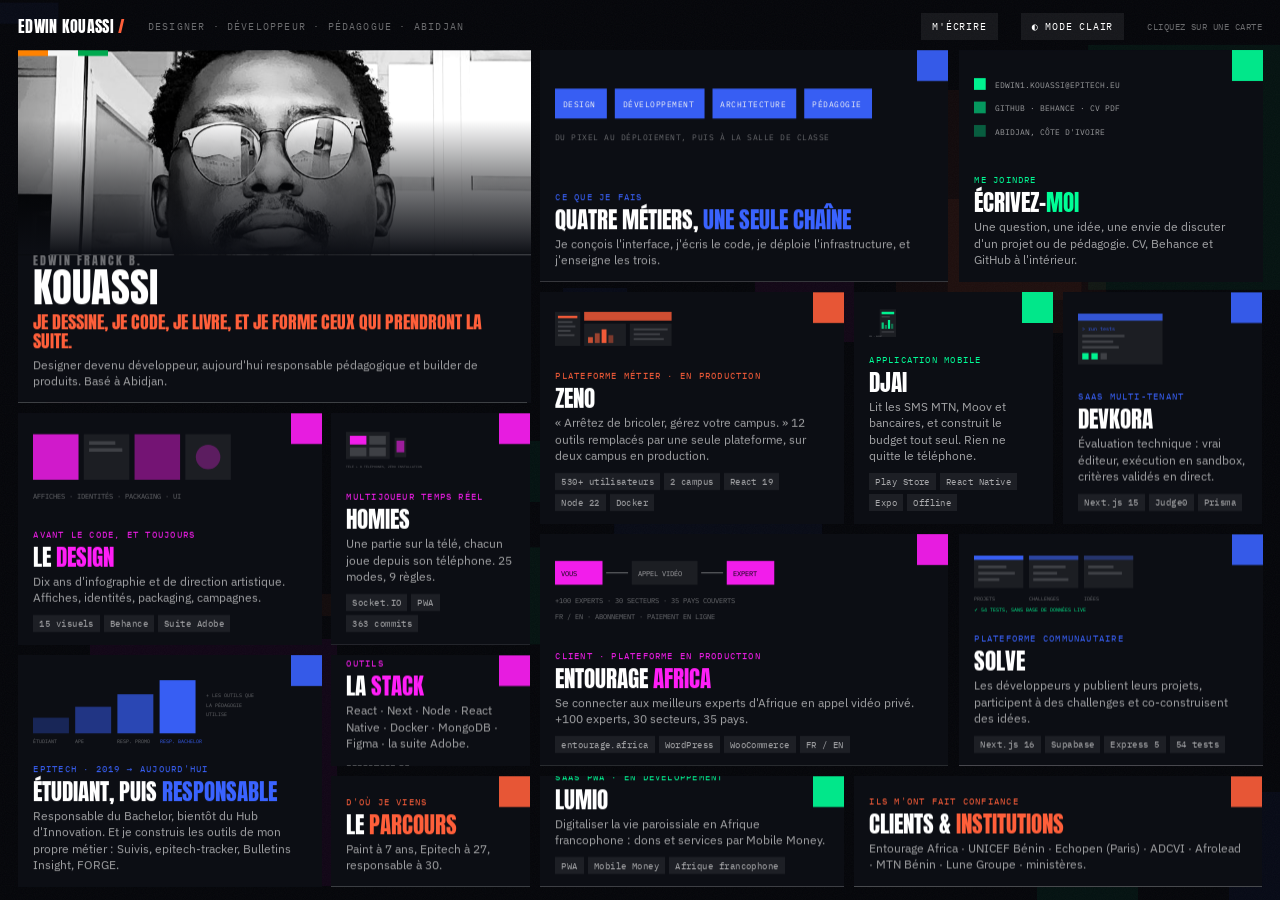
==== index.html @ 4480b0dc "Portfolio: bento une page, 15 cartes, thème clair/sombre, PWA installable Designer, développeur et p" ====
<!DOCTYPE html>
<html lang="fr">
<head>
<meta charset="utf-8">
<meta name="viewport" content="width=device-width,initial-scale=1">
<title>Edwin Kouassi · Designer, développeur, pédagogue</title>
<meta name="description" content="Je dessine, je code, je livre, et je forme ceux qui prendront la suite. Produits web et mobile, plateformes en production, pédagogie. Abidjan.">
<meta name="author" content="Edwin Franck B. Kouassi">
<meta property="og:type" content="website">
<meta property="og:title" content="Edwin Kouassi · Designer, développeur, pédagogue">
<meta property="og:description" content="Je dessine, je code, je livre, et je forme ceux qui prendront la suite. Abidjan.">
<meta property="og:image" content="assets/img/og.jpg">
<meta name="twitter:card" content="summary_large_image">
<link rel="icon" href="data:image/svg+xml,<svg xmlns='http://www.w3.org/2000/svg' viewBox='0 0 100 100'><rect width='100' height='100' fill='%23ff5f3a'/></svg>">
<link rel="manifest" href="manifest.webmanifest">
<meta name="theme-color" content="#05060a">
<meta name="apple-mobile-web-app-capable" content="yes">
<meta name="apple-mobile-web-app-status-bar-style" content="black-translucent">
<meta name="apple-mobile-web-app-title" content="Edwin Kouassi">
<link rel="apple-touch-icon" href="assets/img/icon-180.png">
<link rel="stylesheet" href="assets/css/fonts.css">
<style>
/* ───────────────────────── BASE ───────────────────────── */
*{margin:0;padding:0;box-sizing:border-box;border-radius:0!important;border:0}

/* ─── THÈME SOMBRE (défaut) ─── */
:root{
  --bg:#05060a; --tile:#0c0e14; --tile-hi:#12161f; --page:#0a0c11; --card:#0f1218; --fig:#080a0e;
  --ink:#fff;
  --i85:hsla(0,0%,100%,.90); --i62:hsla(0,0%,100%,.62); --i38:hsla(0,0%,100%,.40);
  --i16:hsla(0,0%,100%,.16); --i08:hsla(0,0%,100%,.07);
  --veil:hsla(225,45%,4%,.82);
  --fade0:hsla(225,33%,3%,0); --fade1:hsla(225,33%,3%,.5);
  --deco-op:.05; --grain-op:.035;
  --c-blue:#3a63ff;    --c-blue-ink:#fff;      --t-blue:#3a63ff;
  --c-green:#00ff97;   --c-green-ink:#05060a;  --t-green:#00ff97;
  --c-orange:#ff5f3a;  --c-orange-ink:#05060a; --t-orange:#ff5f3a;
  --c-magenta:#ff1ef7; --c-magenta-ink:#05060a;--t-magenta:#ff1ef7;
  --gap:10px;
}
/* ─── THÈME CLAIR ─── */
body.light{
  --bg:#e9e9e6; --tile:#fff; --tile-hi:#f7f7f5; --page:#fff; --card:#f2f2ef; --fig:#ececea;
  --ink:#08090d;
  --i85:hsla(228,24%,6%,.88); --i62:hsla(228,24%,6%,.68); --i38:hsla(228,24%,6%,.48);
  --i16:hsla(228,24%,6%,.18); --i08:hsla(228,24%,6%,.08);
  --veil:hsla(225,20%,8%,.46);
  --fade0:hsla(0,0%,100%,0); --fade1:hsla(0,0%,100%,.55);
  --deco-op:.10; --grain-op:0;
  --c-blue:#013afb;    --c-blue-ink:#fff;      --t-blue:#013afb;
  --c-green:#00e08a;   --c-green-ink:#05060a;  --t-green:#008054;
  --c-orange:#ff5f3a;  --c-orange-ink:#fff;    --t-orange:#d3400f;
  --c-magenta:#ff1ef7; --c-magenta-ink:#fff;   --t-magenta:#bd00b6;
}
.a-blue   {--ac:var(--c-blue);   --ac-t:var(--t-blue);   --ac-ink:var(--c-blue-ink)}
.a-green  {--ac:var(--c-green);  --ac-t:var(--t-green);  --ac-ink:var(--c-green-ink)}
.a-orange {--ac:var(--c-orange); --ac-t:var(--t-orange); --ac-ink:var(--c-orange-ink)}
.a-magenta{--ac:var(--c-magenta);--ac-t:var(--t-magenta);--ac-ink:var(--c-magenta-ink)}

html,body{height:100%}
body{background:var(--bg);color:var(--ink);font-family:'IBM Plex Sans',system-ui,sans-serif;overflow:hidden;-webkit-font-smoothing:antialiased}
h1,h2,h3,.anton{font-family:'Anton',sans-serif;font-weight:400;text-transform:uppercase;letter-spacing:.005em;line-height:.94}
.mono{font-family:'IBM Plex Mono',monospace}
a{color:inherit}

#deco{position:fixed;inset:0;z-index:0;pointer-events:none;overflow:hidden}
#deco i{position:absolute;display:block;opacity:var(--deco-op)}
#deco i.d0{background:var(--c-blue)}#deco i.d1{background:var(--c-green)}#deco i.d2{background:var(--c-orange)}#deco i.d3{background:var(--c-magenta)}
#grain{position:fixed;inset:0;z-index:1;pointer-events:none;opacity:var(--grain-op);
  background-image:url("data:image/svg+xml;utf8,<svg xmlns='http://www.w3.org/2000/svg' width='120' height='120'><filter id='n'><feTurbulence type='fractalNoise' baseFrequency='.9' numOctaves='3'/></filter><rect width='120' height='120' filter='url(%23n)'/></svg>")}

/* ───────────────────────── SHELL ───────────────────────── */
#shell{position:relative;z-index:2;height:100%;display:flex;flex-direction:column;padding:clamp(10px,1.4vh,18px) clamp(12px,1.4vw,22px)}
header#top{display:flex;align-items:center;gap:clamp(10px,1.8vw,26px);flex:0 0 auto;padding-bottom:clamp(8px,1.2vh,14px)}
#top .brand{font-family:'Anton',sans-serif;text-transform:uppercase;font-size:clamp(13px,1.8vh,20px);letter-spacing:.02em}
#top .brand b{color:var(--t-orange);font-weight:400}
#top .role{font-family:'IBM Plex Mono',monospace;font-size:clamp(8.5px,1.1vh,11.5px);letter-spacing:.12em;text-transform:uppercase;color:var(--i38)}
#top .sep{flex:1}
#top button,#top a.btn{background:var(--i08);color:var(--ink);font-family:'IBM Plex Mono',monospace;font-size:clamp(8.5px,1.1vh,11.5px);
  letter-spacing:.08em;text-transform:uppercase;padding:7px 11px;cursor:pointer;text-decoration:none;transition:background .2s,color .2s;flex:0 0 auto}
#top button:hover,#top a.btn:hover{background:var(--c-orange);color:var(--c-orange-ink)}
#top .hint{font-family:'IBM Plex Mono',monospace;font-size:clamp(8.5px,1.05vh,11px);color:var(--i38);letter-spacing:.05em;text-transform:uppercase}

#stage{flex:1 1 auto;min-height:0}
.bento{display:grid;grid-template-columns:repeat(12,1fr);grid-template-rows:repeat(7,1fr);gap:var(--gap);height:100%}

/* ───────────────────────── TUILES ───────────────────────── */
.t{position:relative;background:var(--tile);overflow:hidden;cursor:pointer;
  padding:clamp(12px,1.5vh,20px) clamp(13px,1.2vw,22px);
  display:flex;flex-direction:column;justify-content:flex-end;gap:6px;
  transition:background .25s ease;will-change:transform}
.t:hover{background:var(--tile-hi)}
.t::after{content:'';position:absolute;left:0;bottom:0;height:3px;width:100%;background:var(--ac,var(--c-orange));transform:scaleX(0);transform-origin:0 50%;transition:transform .32s cubic-bezier(.2,.8,.2,1)}
.t:hover::after{transform:scaleX(1)}
.t .sq{position:absolute;top:0;right:0;width:clamp(24px,2.4vw,36px);height:clamp(24px,2.4vw,36px);background:var(--ac,var(--c-orange));opacity:.9}
.t .k{font-family:'IBM Plex Mono',monospace;font-size:clamp(8.5px,1.05vh,11px);letter-spacing:.13em;text-transform:uppercase;color:var(--ac-t,var(--t-orange))}
.t .h{font-family:'Anton',sans-serif;text-transform:uppercase;font-size:clamp(15px,2.5vh,30px);line-height:.94}
.t .h u{text-decoration:none;color:var(--ac-t)}
.t .s{font-size:clamp(10.5px,1.35vh,14px);color:var(--i62);line-height:1.35;max-width:54ch}
.t .plus{position:absolute;bottom:clamp(10px,1.3vh,16px);right:clamp(12px,1.1vw,18px);font-family:'IBM Plex Mono',monospace;font-size:11px;color:var(--i38);opacity:0;transition:opacity .25s}
.t:hover .plus{opacity:1}
.t .viz{flex:1 1 auto;min-height:0;display:flex;align-items:center;justify-content:flex-start;
  padding:2px clamp(28px,3vw,44px) clamp(6px,1vh,14px) 0;overflow:hidden;pointer-events:none;opacity:.95}
.t .viz svg{display:block;width:100%;height:100%;max-height:100%;overflow:visible}
.tags{display:flex;flex-wrap:wrap;gap:4px;flex:0 0 auto;margin-top:2px}
.tags b{font-family:'IBM Plex Mono',monospace;font-weight:400;font-size:clamp(8px,1vh,10.5px);letter-spacing:.05em;padding:3px 6px;background:var(--i08);color:var(--i62)}

/* placement */
#t-moi{grid-column:1/6;grid-row:1/4;padding:0}
#t-faire{grid-column:6/10;grid-row:1/3}
#t-contact{grid-column:10/13;grid-row:1/3}
#t-zeno{grid-column:6/9;grid-row:3/5}
#t-djai{grid-column:9/11;grid-row:3/5}
#t-devkora{grid-column:11/13;grid-row:3/5}
#t-design{grid-column:1/4;grid-row:4/6}
#t-homies{grid-column:4/6;grid-row:4/6}
#t-entourage{grid-column:6/10;grid-row:5/7}
#t-solve{grid-column:10/13;grid-row:5/7}
#t-epitech{grid-column:1/4;grid-row:6/8}
#t-stack{grid-column:4/6;grid-row:6/7}
#t-parcours{grid-column:4/6;grid-row:7/8}
#t-lumio{grid-column:6/9;grid-row:7/8}
#t-clients{grid-column:9/13;grid-row:7/8}

/* héro */
.hero{position:relative;height:100%;display:grid;grid-template-rows:1fr auto}
.hero .ph{position:relative;overflow:hidden;min-height:0}
.hero .ph img{width:100%;height:100%;object-fit:cover;object-position:50% 20%;filter:grayscale(1) contrast(1.06);display:block}
.hero .ph::after{content:'';position:absolute;inset:0;background:linear-gradient(180deg,var(--fade0) 34%,var(--fade1) 64%,var(--tile) 100%)}
.hero .ph .flag{position:absolute;top:0;left:0;display:flex;height:clamp(5px,.7vh,8px);width:clamp(56px,7vw,96px)}
.hero .ph .flag span{flex:1}
.hero .id{position:relative;padding:0 clamp(13px,1.2vw,22px) clamp(12px,1.5vh,20px)}
.hero .id .nm{font-family:'Anton',sans-serif;text-transform:uppercase;font-size:clamp(26px,4.6vh,56px);line-height:.86}
.hero .id .nm small{display:block;font-size:.3em;letter-spacing:.16em;color:var(--i38);margin-bottom:.25em}
.hero .id .th{font-family:'Anton',sans-serif;text-transform:uppercase;font-size:clamp(13px,2vh,25px);line-height:1.04;margin-top:.5em;color:var(--t-orange)}
.hero .id .ro{font-size:clamp(10.5px,1.3vh,13.5px);color:var(--i62);margin-top:.5em;line-height:1.4}

/* ───────────────────────── PAGE (POPUP) ───────────────────────── */
#veil{position:fixed;inset:0;z-index:40;background:var(--veil);backdrop-filter:blur(6px);opacity:0;visibility:hidden}
#veil.on{visibility:visible}
.page{position:fixed;z-index:50;left:50%;top:50%;
  width:min(1720px,95vw);height:93vh;
  margin-left:max(-860px,-47.5vw);margin-top:-46.5vh;
  background:var(--page);visibility:hidden;overflow:hidden;
  display:grid;grid-template-rows:auto 1fr}
.page.on{visibility:visible}
.page > .ph{position:relative;padding:clamp(18px,3vh,38px) clamp(20px,3vw,54px) clamp(12px,1.8vh,22px);display:flex;align-items:flex-end;gap:clamp(16px,2vw,34px)}
.page .pk{font-family:'IBM Plex Mono',monospace;font-size:clamp(9.5px,1.2vh,12.5px);letter-spacing:.16em;text-transform:uppercase;color:var(--ac-t);margin-bottom:.55em}
.page h2{font-size:clamp(26px,6vh,74px)}
.page h2 u{text-decoration:none;color:var(--ac-t)}
.page .ph .sep{flex:1}
.xbtn{flex:0 0 auto;background:var(--i08);color:var(--ink);width:clamp(38px,4.6vh,52px);height:clamp(38px,4.6vh,52px);font-size:clamp(16px,2.2vh,22px);cursor:pointer;font-family:'IBM Plex Mono',monospace;transition:background .2s,color .2s;align-self:flex-start}
.xbtn:hover{background:var(--ac);color:var(--ac-ink)}
.page > .bd{overflow-y:auto;overflow-x:hidden;padding:0 clamp(20px,3vw,54px) clamp(52px,7vh,84px);scrollbar-width:thin;scrollbar-color:var(--i16) transparent}
.page > .bd::-webkit-scrollbar{width:8px}
.page > .bd::-webkit-scrollbar-thumb{background:var(--i16)}

.lead{font-size:clamp(15px,2.2vh,25px);line-height:1.42;font-weight:300;color:var(--i85);max-width:46ch}
.lead em{font-style:normal;color:var(--ac-t)}
.split{display:grid;grid-template-columns:1.05fr .95fr;gap:clamp(20px,3vw,48px);align-items:start;margin-bottom:clamp(16px,2.4vh,32px)}
.split.wide{grid-template-columns:1.35fr .65fr}
.shot{background:var(--fig);padding:clamp(10px,1.6vh,20px);display:flex;align-items:center;justify-content:center}
.shot img{max-width:100%;max-height:clamp(200px,40vh,460px);width:auto;display:block}
.shot.tall img{max-height:clamp(240px,52vh,620px)}
.gal{display:grid;grid-template-columns:repeat(5,1fr);gap:var(--gap)}
.gal figure{background:var(--card);overflow:hidden;position:relative}
.gal img{width:100%;height:100%;aspect-ratio:1/1;object-fit:cover;display:block;transition:transform .5s cubic-bezier(.2,.8,.2,1)}
.gal figure:hover img{transform:scale(1.05)}
.gal figcaption{position:absolute;left:0;right:0;bottom:0;padding:8px 10px;background:linear-gradient(180deg,transparent,rgba(8,9,13,.88));
  font-family:'IBM Plex Mono',monospace;font-size:clamp(8px,1.05vh,11px);letter-spacing:.05em;text-transform:uppercase;color:#fff;line-height:1.3}
@media (max-width:1180px){.gal{grid-template-columns:repeat(3,1fr)}}
@media (max-width:640px){.gal{grid-template-columns:repeat(2,1fr)}}

.blocks{display:grid;grid-template-columns:repeat(auto-fit,minmax(260px,1fr));gap:var(--gap)}
.blocks.c4{grid-template-columns:repeat(4,1fr)}
.blk{background:var(--card);padding:clamp(13px,1.9vh,22px)}
.blk .ico{display:block;width:clamp(20px,2.4vh,28px);height:clamp(20px,2.4vh,28px);color:var(--ac-t);margin-bottom:.6em}
.blk .ico svg{width:100%;height:100%;fill:none;stroke:currentColor;stroke-width:1.7;stroke-linecap:round;stroke-linejoin:round}
.blk h4{font-family:'Anton',sans-serif;font-weight:400;text-transform:uppercase;font-size:clamp(12.5px,1.75vh,18px);margin-bottom:.5em;line-height:1.05}
.blk h4 u{text-decoration:none;color:var(--ac-t);margin-right:.4em}
.blk p{font-size:clamp(11.5px,1.45vh,15px);line-height:1.5;color:var(--i62)}
.blk p + p{margin-top:.6em}
.blk strong{color:var(--ink);font-weight:600}
.blk code{font-family:'IBM Plex Mono',monospace;font-size:.9em;background:var(--i08);padding:1px 5px;color:var(--ac-t)}
.blk ul{list-style:none;margin-top:.4em}
.blk li{font-size:clamp(11.5px,1.45vh,15px);line-height:1.6;color:var(--i62);padding-left:1em;position:relative}
.blk li::before{content:'·';position:absolute;left:0;color:var(--ac-t)}

.kpis{display:grid;grid-template-columns:repeat(auto-fit,minmax(150px,1fr));gap:var(--gap);margin-bottom:clamp(14px,2vh,26px)}
.kpi{background:var(--card);padding:clamp(12px,1.8vh,22px)}
.kpi b{display:block;font-family:'Anton',sans-serif;font-weight:400;font-size:clamp(24px,4.2vh,52px);line-height:.86;color:var(--ac-t)}
.kpi span{display:block;font-family:'IBM Plex Mono',monospace;font-size:clamp(9px,1.15vh,12px);letter-spacing:.08em;text-transform:uppercase;color:var(--i38);margin-top:.6em;line-height:1.35}

.stackrow{display:grid;grid-template-columns:clamp(90px,10vw,150px) 1fr;gap:clamp(12px,1.6vw,26px);padding:clamp(9px,1.3vh,15px) 0;align-items:baseline;
  background:linear-gradient(90deg,var(--i08) 0 100%);background-size:100% 1px;background-repeat:no-repeat;background-position:0 100%}
.stackrow .lb{font-family:'IBM Plex Mono',monospace;font-size:clamp(9.5px,1.2vh,12.5px);letter-spacing:.1em;text-transform:uppercase;color:var(--ac-t)}
.stackrow .vv{font-size:clamp(11.5px,1.5vh,16px);line-height:1.55;color:var(--i62)}
.stackrow .vv b{color:var(--ink);font-weight:600}

.tl{display:flex;flex-direction:column}
.tl .r{display:grid;grid-template-columns:clamp(88px,10vw,150px) 1fr;gap:clamp(12px,1.6vw,26px);padding:clamp(9px,1.3vh,16px) 0;align-items:baseline;
  background:linear-gradient(90deg,var(--i08) 0 100%);background-size:100% 1px;background-repeat:no-repeat;background-position:0 100%}
.tl .r .y{font-family:'IBM Plex Mono',monospace;font-size:clamp(10px,1.3vh,13.5px);color:var(--ac-t)}
.tl .r .c b{display:block;font-size:clamp(12.5px,1.6vh,16.5px);font-weight:600;margin-bottom:.2em}
.tl .r .c span{display:block;font-size:clamp(11px,1.4vh,14.5px);color:var(--i62);line-height:1.45}

.punch{background:var(--ac);color:var(--ac-ink);padding:clamp(16px,2.4vh,30px) clamp(18px,2.4vw,36px);margin-top:clamp(14px,2vh,26px)}
.punch p{font-family:'Anton',sans-serif;text-transform:uppercase;font-size:clamp(14px,2.3vh,30px);line-height:1.06;max-width:48ch}
.punch small{display:block;font-family:'IBM Plex Mono',monospace;font-size:clamp(9px,1.15vh,12px);letter-spacing:.1em;text-transform:uppercase;opacity:.62;margin-top:.7em}
.sect{font-family:'IBM Plex Mono',monospace;font-size:clamp(9.5px,1.2vh,12.5px);letter-spacing:.16em;text-transform:uppercase;color:var(--i38);margin:clamp(16px,2.4vh,32px) 0 clamp(9px,1.3vh,14px)}
.sect::after{content:'';display:inline-block;width:clamp(20px,4vw,80px);height:1px;background:var(--i16);vertical-align:middle;margin-left:12px}
.cap{font-family:'IBM Plex Mono',monospace;font-size:clamp(9px,1.15vh,12px);color:var(--i38);margin-top:.9em;line-height:1.5}
.lnk{display:inline-flex;align-items:center;gap:8px;font-family:'IBM Plex Mono',monospace;font-size:clamp(10px,1.3vh,13px);
  letter-spacing:.06em;text-transform:uppercase;background:var(--ac);color:var(--ac-ink);padding:9px 14px;text-decoration:none;margin:.4em .4em 0 0;transition:opacity .2s}
.lnk:hover{opacity:.82}
.lnk.gh{background:var(--i08);color:var(--ink)}

#pgbar{position:fixed;z-index:55;display:flex;align-items:center;gap:10px;visibility:hidden;opacity:0;
  top:calc(3.5vh + clamp(18px,3vh,38px));
  right:calc((100vw - min(1720px,95vw))/2 + clamp(20px,3vw,54px) + clamp(38px,4.6vh,52px) + 12px);
  height:clamp(38px,4.6vh,52px);background:var(--i08);padding:0 10px}
#pgbar button{background:var(--i16);color:var(--ink);font-family:'IBM Plex Mono',monospace;font-size:12px;padding:7px 12px;cursor:pointer;transition:background .2s}
#pgbar button:hover{background:var(--ink);color:var(--bg)}
#pgbar span{font-family:'IBM Plex Mono',monospace;font-size:11px;letter-spacing:.12em;color:var(--i38);text-transform:uppercase}

/* ───────── responsive ───────── */
@media (max-width:1180px), (max-height:600px){
  body{overflow:auto}
  #shell{height:auto;min-height:100%}
  .bento{grid-template-columns:repeat(6,1fr);grid-template-rows:none;grid-auto-rows:minmax(150px,auto)}
  .t{grid-column:auto/span 3!important;grid-row:auto!important}
  #t-moi,#t-epitech,#t-clients,#t-faire,#t-entourage,#t-design{grid-column:auto/span 6!important}
  #t-moi .hero{min-height:440px}
  .t .viz{max-height:120px}
  .split,.split.wide{grid-template-columns:1fr}
  .blocks.c4{grid-template-columns:repeat(auto-fit,minmax(260px,1fr))}
  .page{width:100vw;height:100vh;margin:0;left:0;top:0}
  #pgbar{top:clamp(18px,3vh,38px);right:calc(clamp(20px,3vw,54px) + clamp(38px,4.6vh,52px) + 12px)}
}
#tabbar{display:none}
#instbtn{display:none}

@media (max-width:820px){
  #top{position:fixed;top:0;left:0;right:0;z-index:60;background:var(--bg);gap:8px;
    padding:10px clamp(12px,4vw,18px);height:56px;flex-wrap:nowrap;box-shadow:0 1px 0 var(--i08)}
  #top .brand{font-size:16px;white-space:nowrap}
  #top .role{display:none}
  #top a.btn{padding:6px 9px;font-size:10px}
  #shell{padding:0;height:auto}
  #stage{padding:64px clamp(10px,3vw,16px) 84px}
  .bento{gap:8px}
  #tabbar{display:flex;position:fixed;left:0;right:0;bottom:0;z-index:60;
    background:var(--bg);box-shadow:0 -1px 0 var(--i08);
    padding:6px 4px calc(6px + env(safe-area-inset-bottom,0px))}
  #tabbar button{position:relative;flex:1;background:none;color:var(--i38);display:flex;flex-direction:column;
    align-items:center;gap:3px;padding:6px 2px;cursor:pointer;transition:color .2s}
  #tabbar button svg{width:21px;height:21px;fill:none;stroke:currentColor;stroke-width:1.7;stroke-linecap:round;stroke-linejoin:round}
  #tabbar button span{font-family:'IBM Plex Mono',monospace;font-size:9px;letter-spacing:.04em;text-transform:uppercase}
  #tabbar button.on{color:var(--c-orange)}
  #tabbar button.on::before{content:'';position:absolute;top:0;width:26px;height:2px;background:var(--c-orange)}
  .t{display:none}
  .t.tab-on{display:flex}
  #instbtn{display:inline-block;background:var(--c-green);color:var(--c-green-ink);
    font-family:'IBM Plex Mono',monospace;font-size:10px;letter-spacing:.06em;text-transform:uppercase;
    padding:6px 9px;cursor:pointer;flex:0 0 auto}
  .page{padding-bottom:env(safe-area-inset-bottom,0px)}
}
@media (max-width:820px){
  .bento{grid-template-columns:1fr;grid-auto-rows:auto;gap:8px}
  .t,#t-moi,#t-faire,#t-contact,#t-zeno,#t-djai,#t-devkora,#t-lumio,#t-homies,#t-solve,#t-entourage,#t-design,#t-epitech,#t-clients,#t-stack,#t-parcours{grid-column:auto!important;grid-row:auto!important}
  .t{min-height:168px;padding:16px 16px 18px}
  #t-moi{padding:0;min-height:auto}
  #t-moi .hero{min-height:auto}
  #t-moi .hero .ph{min-height:340px}
  .t .viz{max-height:88px;padding-right:44px}
  .t .k{font-size:10px}.t .h{font-size:25px}.t .s{font-size:14px}.t .plus{display:none}
  .hero .id{padding:0 16px 18px}
  .hero .id .nm{font-size:42px}
  #top .hint{display:none}
  #top a.btn{display:none}
  #tbtn{padding:6px 9px;font-size:10px}
  .page > .ph{padding:20px 18px 12px}
  .page h2{font-size:30px}
  .page > .bd{padding:0 18px 76px}
  .lead{font-size:17px;max-width:none}
  .blk h4{font-size:16px}.blk p,.blk li{font-size:14px}
  .kpi b{font-size:32px}.punch p{font-size:19px}
  .tl .r,.stackrow{grid-template-columns:1fr;gap:2px}
  #pgbar{top:20px;right:70px;height:40px}
}
</style>
</head>
<body>
<script>/* thème avant le premier rendu */(function(){
  var q=/[?&]theme=(light|dark)/.exec(location.search), sv=null;
  try{ sv=localStorage.getItem('edwin-theme'); }catch(e){}
  if ((q ? q[1] : (sv || 'dark')) === 'light') document.body.classList.add('light');
})();</script>


<svg id="icons" width="0" height="0" style="position:absolute" aria-hidden="true"><defs>
<symbol id="i-shield" viewBox="0 0 24 24"><path d="M12 2 4 5v6c0 5 3.5 8.5 8 10 4.5-1.5 8-5 8-10V5l-8-3z"/><path d="M9 12l2 2 4-4"/></symbol>
<symbol id="i-check" viewBox="0 0 24 24"><circle cx="12" cy="12" r="9"/><path d="M8 12.5l2.5 2.5L16 9"/></symbol>
<symbol id="i-box" viewBox="0 0 24 24"><path d="M3 7l9-4 9 4v10l-9 4-9-4z"/><path d="M3 7l9 4 9-4M12 11v10"/></symbol>
<symbol id="i-db" viewBox="0 0 24 24"><ellipse cx="12" cy="6" rx="8" ry="3"/><path d="M4 6v6c0 1.7 3.6 3 8 3s8-1.3 8-3V6M4 12v6c0 1.7 3.6 3 8 3s8-1.3 8-3v-6"/></symbol>
<symbol id="i-doc" viewBox="0 0 24 24"><path d="M14 3H6v18h12V7z"/><path d="M14 3v4h4M9 12h6M9 16h6"/></symbol>
<symbol id="i-phone" viewBox="0 0 24 24"><rect x="6" y="2" width="12" height="20"/><path d="M10 18h4"/></symbol>
<symbol id="i-video" viewBox="0 0 24 24"><rect x="2" y="6" width="13" height="12"/><path d="M15 11l7-4v10l-7-4z"/></symbol>
<symbol id="i-coin" viewBox="0 0 24 24"><circle cx="12" cy="12" r="9"/><path d="M12 7v10M14.5 9.5c0-1-1-1.5-2.5-1.5S9.5 8.5 9.5 9.7c0 2.6 5 1.6 5 4.3 0 1.2-1 1.9-2.5 1.9s-2.5-.6-2.5-1.6"/></symbol>
<symbol id="i-globe" viewBox="0 0 24 24"><circle cx="12" cy="12" r="9"/><path d="M3 12h18M12 3c2.5 2.7 3.8 5.7 3.8 9S14.5 18.3 12 21c-2.5-2.7-3.8-5.7-3.8-9S9.5 5.7 12 3z"/></symbol>
<symbol id="i-users" viewBox="0 0 24 24"><circle cx="9" cy="8" r="3.2"/><path d="M2.5 20c0-3.6 2.9-5.5 6.5-5.5s6.5 1.9 6.5 5.5"/><path d="M16.5 5.5a3.2 3.2 0 010 6M18 14.8c2.1.6 3.5 2.2 3.5 5.2"/></symbol>
<symbol id="i-palette" viewBox="0 0 24 24"><path d="M12 3a9 9 0 000 18c1.4 0 2-1 2-2s-1-1.5-1-2.5 1-1.5 2-1.5h1.5A3.5 3.5 0 0021 11.5C21 6.8 16.9 3 12 3z"/><circle cx="7.5" cy="11" r="1.1"/><circle cx="11" cy="7.5" r="1.1"/><circle cx="15.5" cy="9" r="1.1"/></symbol>
<symbol id="i-teach" viewBox="0 0 24 24"><path d="M2 7l10-4 10 4-10 4z"/><path d="M6 10v5c0 1.7 2.7 3 6 3s6-1.3 6-3v-5M21 8v6"/></symbol>
<symbol id="i-offline" viewBox="0 0 24 24"><path d="M6.5 18a4.5 4.5 0 01-.5-9 6 6 0 0111.2-1.6"/><path d="M20 12.5a4 4 0 01-2 7.5H9"/><path d="M3 3l18 18"/></symbol>
<symbol id="i-bolt" viewBox="0 0 24 24"><path d="M13 2 4 14h6l-1 8 9-12h-6z"/></symbol>
<symbol id="i-code" viewBox="0 0 24 24"><path d="M9 7l-5 5 5 5M15 7l5 5-5 5"/></symbol>
<symbol id="i-msg" viewBox="0 0 24 24"><path d="M21 15a3 3 0 01-3 3H8l-5 3V6a3 3 0 013-3h12a3 3 0 013 3z"/></symbol>
<symbol id="i-target" viewBox="0 0 24 24"><circle cx="12" cy="12" r="9"/><circle cx="12" cy="12" r="5"/><circle cx="12" cy="12" r="1.3"/></symbol>
<symbol id="i-clock" viewBox="0 0 24 24"><circle cx="12" cy="12" r="9"/><path d="M12 7v5.5l3.5 2"/></symbol>
</defs></svg>

<div id="deco"></div>
<div id="grain"></div>

<div id="shell">
  <header id="top">
    <div class="brand">Edwin Kouassi <b>/</b></div>
    <div class="role">Designer · Développeur · Pédagogue · Abidjan</div>
    <div class="sep"></div>
    <a class="btn" href="mailto:edwin1.kouassi@epitech.eu">M'écrire</a>
    <button id="instbtn" type="button" title="Installer">&#8595; Installer</button>
    <button id="tbtn" type="button" title="Clair / sombre (touche L)">◐ Mode clair</button>
    <div class="hint">Cliquez sur une carte</div>
  </header>

  <div id="stage">
    <div class="bento">

      <!-- MOI -->
      <article class="t a-orange" id="t-moi" data-page="moi" data-grp="accueil">
        <div class="hero">
          <div class="ph">
            <img src="assets/img/edwin.jpg" alt="Edwin Franck B. Kouassi">
            <div class="flag"><span style="background:#ff8200"></span><span style="background:#f4f4f4"></span><span style="background:#00a94f"></span></div>
          </div>
          <div class="id">
            <div class="nm"><small>Edwin Franck B.</small>Kouassi</div>
            <div class="th">Je dessine, je code, je livre, et je forme ceux qui prendront la suite.</div>
            <div class="ro">Designer devenu développeur, aujourd'hui responsable pédagogique et builder de produits. Basé à Abidjan.</div>
          </div>
        </div>
        <span class="plus mono">→ qui je suis</span>
      </article>

      <!-- CE QUE JE FAIS -->
      <article class="t a-blue" id="t-faire" data-page="faire" data-grp="accueil">
        <span class="sq"></span>
        <div class="viz">
          <svg viewBox="0 0 340 84" preserveAspectRatio="xMinYMid meet" aria-hidden="true">
            <g font-family="IBM Plex Mono" font-size="8.5" letter-spacing=".5">
              <rect x="0" y="10" width="52" height="30" fill="var(--c-blue)"/><text x="8" y="29" fill="var(--c-blue-ink)">DESIGN</text>
              <rect x="60" y="10" width="90" height="30" fill="var(--c-blue)"/><text x="68" y="29" fill="var(--c-blue-ink)">DÉVELOPPEMENT</text>
              <rect x="158" y="10" width="84" height="30" fill="var(--c-blue)"/><text x="166" y="29" fill="var(--c-blue-ink)">ARCHITECTURE</text>
              <rect x="250" y="10" width="68" height="30" fill="var(--c-blue)"/><text x="258" y="29" fill="var(--c-blue-ink)">PÉDAGOGIE</text>
              <text x="0" y="62" fill="var(--i38)">DU PIXEL AU DÉPLOIEMENT, PUIS À LA SALLE DE CLASSE</text>
            </g>
          </svg>
        </div>
        <div class="k">Ce que je fais</div>
        <div class="h">Quatre métiers, <u>une seule chaîne</u></div>
        <div class="s">Je conçois l'interface, j'écris le code, je déploie l'infrastructure, et j'enseigne les trois.</div>
        <span class="plus mono">→ ouvrir</span>
      </article>

      <!-- CONTACT -->
      <article class="t a-green" id="t-contact" data-page="contact" data-grp="contact">
        <span class="sq"></span>
        <div class="viz">
          <svg viewBox="0 0 240 90" preserveAspectRatio="xMinYMid meet" aria-hidden="true">
            <g font-family="IBM Plex Mono" font-size="8.5" fill="var(--i62)">
              <rect x="0" y="10" width="12" height="12" fill="var(--c-green)"/><text x="22" y="20">EDWIN1.KOUASSI@EPITECH.EU</text>
              <rect x="0" y="34" width="12" height="12" fill="var(--c-green)" opacity=".6"/><text x="22" y="44">GITHUB · BEHANCE · CV PDF</text>
              <rect x="0" y="58" width="12" height="12" fill="var(--c-green)" opacity=".35"/><text x="22" y="68">ABIDJAN, CÔTE D'IVOIRE</text>
            </g>
          </svg>
        </div>
        <div class="k">Me joindre</div>
        <div class="h">Écrivez-<u>moi</u></div>
        <div class="s">Une question, une idée, une envie de discuter d'un projet ou de pédagogie. CV, Behance et GitHub à l'intérieur.</div>
        <span class="plus mono">→ ouvrir</span>
      </article>

      <!-- ZENO -->
      <article class="t a-orange" id="t-zeno" data-page="zeno" data-grp="projets">
        <span class="sq"></span>
        <div class="viz">
          <svg viewBox="0 0 240 96" preserveAspectRatio="xMinYMid meet" aria-hidden="true">
            <rect x="0" y="8" width="52" height="70" fill="var(--i08)"/>
            <rect x="6" y="16" width="40" height="5" fill="var(--c-orange)"/>
            <rect x="6" y="27" width="30" height="4" fill="var(--i16)"/><rect x="6" y="36" width="36" height="4" fill="var(--i16)"/>
            <rect x="6" y="45" width="26" height="4" fill="var(--i16)"/><rect x="6" y="54" width="34" height="4" fill="var(--i16)"/>
            <rect x="60" y="8" width="180" height="18" fill="var(--c-orange)" opacity=".85"/>
            <rect x="60" y="32" width="86" height="46" fill="var(--i08)"/><rect x="154" y="32" width="86" height="46" fill="var(--i08)"/>
            <rect x="68" y="60" width="10" height="12" fill="var(--c-orange)" opacity=".8"/><rect x="82" y="52" width="10" height="20" fill="var(--c-orange)" opacity=".6"/>
            <rect x="96" y="44" width="10" height="28" fill="var(--c-orange)"/><rect x="110" y="56" width="10" height="16" fill="var(--c-orange)" opacity=".45"/>
            <rect x="162" y="42" width="70" height="4" fill="var(--i16)"/><rect x="162" y="52" width="54" height="4" fill="var(--i16)"/><rect x="162" y="62" width="62" height="4" fill="var(--i16)"/>
          </svg>
        </div>
        <div class="k">Plateforme métier · en production</div>
        <div class="h">Zeno</div>
        <div class="s">« Arrêtez de bricoler, gérez votre campus. » 12 outils remplacés par une seule plateforme, sur deux campus en production.</div>
        <div class="tags"><b>530+ utilisateurs</b><b>2 campus</b><b>React 19</b><b>Node 22</b><b>Docker</b></div>
        <span class="plus mono">→ étude de cas</span>
      </article>

      <!-- DJAI -->
      <article class="t a-green" id="t-djai" data-page="djai" data-grp="projets">
        <span class="sq"></span>
        <div class="viz">
          <svg viewBox="0 0 120 96" preserveAspectRatio="xMinYMid meet" aria-hidden="true">
            <rect x="34" y="4" width="52" height="88" fill="var(--i08)"/>
            <rect x="40" y="12" width="40" height="8" fill="var(--c-green)"/>
            <rect x="40" y="26" width="26" height="4" fill="var(--i16)"/>
            <rect x="40" y="46" width="7" height="20" fill="var(--c-green)" opacity=".8"/>
            <rect x="50" y="54" width="7" height="12" fill="var(--c-green)" opacity=".5"/>
            <rect x="60" y="38" width="7" height="28" fill="var(--c-green)"/>
            <rect x="70" y="50" width="7" height="16" fill="var(--c-green)" opacity=".4"/>
            <rect x="40" y="74" width="40" height="4" fill="var(--i16)"/>
            <text x="0" y="92" font-family="IBM Plex Mono" font-size="7" fill="var(--i38)">SMS → BUDGET</text>
          </svg>
        </div>
        <div class="k">Application mobile</div>
        <div class="h">Djai</div>
        <div class="s">Lit les SMS MTN, Moov et bancaires, et construit le budget tout seul. Rien ne quitte le téléphone.</div>
        <div class="tags"><b>Play Store</b><b>React Native</b><b>Expo</b><b>Offline</b></div>
        <span class="plus mono">→ étude de cas</span>
      </article>

      <!-- DEVKORA -->
      <article class="t a-blue" id="t-devkora" data-page="devkora" data-grp="projets">
        <span class="sq"></span>
        <div class="viz">
          <svg viewBox="0 0 120 96" preserveAspectRatio="xMinYMid meet" aria-hidden="true">
            <rect x="0" y="8" width="120" height="72" fill="var(--i08)"/>
            <rect x="0" y="8" width="120" height="10" fill="var(--c-blue)" opacity=".85"/>
            <text x="6" y="32" font-family="IBM Plex Mono" font-size="7" fill="var(--c-blue)">&gt; run tests</text>
            <rect x="6" y="38" width="60" height="3.5" fill="var(--i16)"/>
            <rect x="6" y="46" width="44" height="3.5" fill="var(--i16)"/>
            <rect x="6" y="54" width="52" height="3.5" fill="var(--i16)"/>
            <rect x="6" y="64" width="9" height="9" fill="var(--c-green)"/><rect x="19" y="64" width="9" height="9" fill="var(--c-green)"/>
            <rect x="32" y="64" width="9" height="9" fill="var(--i16)"/>
          </svg>
        </div>
        <div class="k">SaaS multi-tenant</div>
        <div class="h">Devkora</div>
        <div class="s">Évaluation technique : vrai éditeur, exécution en sandbox, critères validés en direct.</div>
        <div class="tags"><b>Next.js 15</b><b>Judge0</b><b>Prisma</b></div>
        <span class="plus mono">→ étude de cas</span>
      </article>

      <!-- LUMIO -->
      <article class="t a-green" id="t-lumio" data-page="lumio" data-grp="projets">
        <span class="sq"></span>
        <div class="viz">
          <svg viewBox="0 0 300 90" preserveAspectRatio="xMinYMid meet" aria-hidden="true">
            <g font-family="IBM Plex Mono" font-size="8">
              <rect x="0" y="14" width="66" height="26" fill="var(--c-green)"/><text x="9" y="31" fill="var(--c-green-ink)">FIDÈLE</text>
              <path d="M70 27h26" stroke="var(--i38)" stroke-width="1.2"/>
              <rect x="100" y="14" width="86" height="26" fill="var(--i08)"/><text x="109" y="31" fill="var(--i62)">MOBILE MONEY</text>
              <path d="M190 27h26" stroke="var(--i38)" stroke-width="1.2"/>
              <rect x="220" y="14" width="80" height="26" fill="var(--c-green)"/><text x="229" y="31" fill="var(--c-green-ink)">PAROISSE</text>
              <text x="0" y="62" fill="var(--i38)">DÎME · QUÊTE · DONS · SERVICES, EN QUELQUES SECONDES</text>
              <text x="0" y="78" fill="var(--i38)">PWA : RIEN À INSTALLER, MÊME SUR UN TÉLÉPHONE D'ENTRÉE DE GAMME</text>
            </g>
          </svg>
        </div>
        <div class="k">SaaS PWA · en développement</div>
        <div class="h">Lumio</div>
        <div class="s">Digitaliser la vie paroissiale en Afrique francophone : dons et services par Mobile Money.</div>
        <div class="tags"><b>PWA</b><b>Mobile Money</b><b>Afrique francophone</b></div>
        <span class="plus mono">→ étude de cas</span>
      </article>

      <!-- HOMIES -->
      <article class="t a-magenta" id="t-homies" data-page="homies" data-grp="projets">
        <span class="sq"></span>
        <div class="viz">
          <svg viewBox="0 0 140 96" preserveAspectRatio="xMinYMid meet" aria-hidden="true">
            <rect x="0" y="6" width="90" height="56" fill="var(--i08)"/>
            <rect x="8" y="14" width="34" height="18" fill="var(--c-magenta)"/><rect x="48" y="14" width="34" height="18" fill="var(--i16)"/>
            <rect x="8" y="38" width="34" height="18" fill="var(--i16)"/><rect x="48" y="38" width="34" height="18" fill="var(--i16)"/>
            <rect x="100" y="18" width="24" height="40" fill="var(--i08)"/>
            <rect x="104" y="24" width="16" height="24" fill="var(--c-magenta)" opacity=".6"/>
            <text x="0" y="80" font-family="IBM Plex Mono" font-size="7" fill="var(--i38)">TÉLÉ + 8 TÉLÉPHONES, ZÉRO INSTALLATION</text>
          </svg>
        </div>
        <div class="k">Multijoueur temps réel</div>
        <div class="h">Homies</div>
        <div class="s">Une partie sur la télé, chacun joue depuis son téléphone. 25 modes, 9 règles.</div>
        <div class="tags"><b>Socket.IO</b><b>PWA</b><b>363 commits</b></div>
        <span class="plus mono">→ étude de cas</span>
      </article>

      <!-- SOLVE -->
      <article class="t a-blue" id="t-solve" data-page="solve" data-grp="projets">
        <span class="sq"></span>
        <div class="viz">
          <svg viewBox="0 0 240 96" preserveAspectRatio="xMinYMid meet" aria-hidden="true">
            <rect x="0" y="8" width="70" height="46" fill="var(--i08)"/><rect x="0" y="8" width="70" height="6" fill="var(--c-blue)"/>
            <rect x="6" y="22" width="40" height="4" fill="var(--i16)"/><rect x="6" y="31" width="52" height="4" fill="var(--i16)"/><rect x="6" y="40" width="30" height="4" fill="var(--i16)"/>
            <rect x="78" y="8" width="70" height="46" fill="var(--i08)"/><rect x="78" y="8" width="70" height="6" fill="var(--c-blue)" opacity=".6"/>
            <rect x="84" y="22" width="46" height="4" fill="var(--i16)"/><rect x="84" y="31" width="34" height="4" fill="var(--i16)"/><rect x="84" y="40" width="50" height="4" fill="var(--i16)"/>
            <rect x="156" y="8" width="70" height="46" fill="var(--i08)"/><rect x="156" y="8" width="70" height="6" fill="var(--c-blue)" opacity=".35"/>
            <rect x="162" y="22" width="36" height="4" fill="var(--i16)"/><rect x="162" y="31" width="48" height="4" fill="var(--i16)"/>
            <g font-family="IBM Plex Mono" font-size="7.5" fill="var(--i38)">
              <text x="0" y="72">PROJETS</text><text x="78" y="72">CHALLENGES</text><text x="156" y="72">IDÉES</text>
              <text x="0" y="88" fill="var(--t-green)">✓ 54 TESTS, SANS BASE DE DONNÉES LIVE</text>
            </g>
          </svg>
        </div>
        <div class="k">Plateforme communautaire</div>
        <div class="h">Solve</div>
        <div class="s">Les développeurs y publient leurs projets, participent à des challenges et co-construisent des idées.</div>
        <div class="tags"><b>Next.js 16</b><b>Supabase</b><b>Express 5</b><b>54 tests</b></div>
        <span class="plus mono">→ étude de cas</span>
      </article>

      <!-- DESIGN -->
      <article class="t a-magenta" id="t-design" data-page="design" data-grp="creation">
        <span class="sq"></span>
        <div class="viz">
          <svg viewBox="0 0 240 96" preserveAspectRatio="xMinYMid meet" aria-hidden="true">
            <rect x="0" y="6" width="52" height="52" fill="var(--c-magenta)" opacity=".85"/>
            <rect x="58" y="6" width="52" height="52" fill="var(--i08)"/>
            <rect x="116" y="6" width="52" height="52" fill="var(--c-magenta)" opacity=".45"/>
            <rect x="174" y="6" width="52" height="52" fill="var(--i08)"/>
            <rect x="64" y="14" width="30" height="4" fill="var(--i16)"/><rect x="64" y="22" width="38" height="4" fill="var(--i16)"/>
            <circle cx="200" cy="32" r="14" fill="var(--c-magenta)" opacity=".3"/>
            <text x="0" y="80" font-family="IBM Plex Mono" font-size="7.5" fill="var(--i38)">AFFICHES · IDENTITÉS · PACKAGING · UI</text>
          </svg>
        </div>
        <div class="k">Avant le code, et toujours</div>
        <div class="h">Le <u>design</u></div>
        <div class="s">Dix ans d'infographie et de direction artistique. Affiches, identités, packaging, campagnes.</div>
        <div class="tags"><b>15 visuels</b><b>Behance</b><b>Suite Adobe</b></div>
        <span class="plus mono">→ voir les créations</span>
      </article>

      <!-- ENTOURAGE -->
      <article class="t a-magenta" id="t-entourage" data-page="entourage" data-grp="projets">
        <span class="sq"></span>
        <div class="viz">
          <svg viewBox="0 0 240 92" preserveAspectRatio="xMinYMid meet" aria-hidden="true">
            <g font-family="IBM Plex Mono" font-size="8">
              <rect x="0" y="12" width="52" height="26" fill="var(--c-magenta)"/><text x="7" y="29" fill="var(--c-magenta-ink)">VOUS</text>
              <path d="M56 25h24" stroke="var(--i38)" stroke-width="1.2"/>
              <rect x="84" y="12" width="72" height="26" fill="var(--i08)"/><text x="91" y="29" fill="var(--i62)">APPEL VIDÉO</text>
              <path d="M160 25h24" stroke="var(--i38)" stroke-width="1.2"/>
              <rect x="188" y="12" width="52" height="26" fill="var(--c-magenta)"/><text x="195" y="29" fill="var(--c-magenta-ink)">EXPERT</text>
              <text x="0" y="58" fill="var(--i38)">+100 EXPERTS · 30 SECTEURS · 35 PAYS COUVERTS</text>
              <text x="0" y="76" fill="var(--i38)">FR / EN · ABONNEMENT · PAIEMENT EN LIGNE</text>
            </g>
          </svg>
        </div>
        <div class="k">Client · plateforme en production</div>
        <div class="h">Entourage <u>Africa</u></div>
        <div class="s">Se connecter aux meilleurs experts d'Afrique en appel vidéo privé. +100 experts, 30 secteurs, 35 pays.</div>
        <div class="tags"><b>entourage.africa</b><b>WordPress</b><b>WooCommerce</b><b>FR / EN</b></div>
        <span class="plus mono">→ étude de cas</span>
      </article>

      <!-- EPITECH -->
      <article class="t a-blue" id="t-epitech" data-page="epitech" data-grp="parcours">
        <span class="sq"></span>
        <div class="viz">
          <svg viewBox="0 0 300 90" preserveAspectRatio="xMinYMid meet" aria-hidden="true">
            <rect x="0" y="56" width="46" height="20" fill="var(--c-blue)" opacity=".3"/>
            <rect x="54" y="42" width="46" height="34" fill="var(--c-blue)" opacity=".5"/>
            <rect x="108" y="26" width="46" height="50" fill="var(--c-blue)" opacity=".72"/>
            <rect x="162" y="8" width="46" height="68" fill="var(--c-blue)"/>
            <g font-family="IBM Plex Mono" font-size="7" fill="var(--i38)">
              <text x="0" y="88">ÉTUDIANT</text><text x="54" y="88">APE</text><text x="108" y="88">RESP. PROMO</text><text x="162" y="88" fill="var(--t-blue)">RESP. BACHELOR</text>
              <text x="222" y="30">+ LES OUTILS QUE</text><text x="222" y="42">LA PÉDAGOGIE</text><text x="222" y="54">UTILISE</text>
            </g>
          </svg>
        </div>
        <div class="k">Epitech · 2019 → aujourd'hui</div>
        <div class="h">Étudiant, puis <u>responsable</u></div>
        <div class="s">Responsable du Bachelor, bientôt du Hub d'Innovation. Et je construis les outils de mon propre métier : Suivis, epitech-tracker, Bulletins Insight, FORGE.</div>
        <span class="plus mono">→ ouvrir</span>
      </article>

      <!-- CLIENTS -->
      <article class="t a-orange" id="t-clients" data-page="clients" data-grp="creation">
        <span class="sq"></span>
        <div class="k">Ils m'ont fait confiance</div>
        <div class="h">Clients &amp; <u>institutions</u></div>
        <div class="s">Entourage Africa · UNICEF Bénin · Echopen (Paris) · ADCVI · Afrolead · MTN Bénin · Lune Groupe · ministères.</div>
        <span class="plus mono">→ ouvrir</span>
      </article>

      <!-- STACK -->
      <article class="t a-magenta" id="t-stack" data-page="stack" data-grp="parcours">
        <span class="sq"></span>
        <div class="k">Outils</div>
        <div class="h">La <u>stack</u></div>
        <div class="s">React · Next · Node · React Native · Docker · MongoDB · Figma · la suite Adobe.</div>
        <span class="plus mono">→ ouvrir</span>
      </article>

      <!-- PARCOURS -->
      <article class="t a-orange" id="t-parcours" data-page="parcours" data-grp="parcours">
        <span class="sq"></span>
        <div class="k">D'où je viens</div>
        <div class="h">Le <u>parcours</u></div>
        <div class="s">Paint à 7 ans, Epitech à 27, responsable à 30.</div>
        <span class="plus mono">→ ouvrir</span>
      </article>

    </div>
  </div>
</div>

<nav id="tabbar" aria-label="Sections">
  <button data-tab="accueil" class="on" type="button"><svg><use href="#i-target"/></svg><span>Accueil</span></button>
  <button data-tab="projets" type="button"><svg><use href="#i-box"/></svg><span>Projets</span></button>
  <button data-tab="creation" type="button"><svg><use href="#i-palette"/></svg><span>Cr&eacute;ation</span></button>
  <button data-tab="parcours" type="button"><svg><use href="#i-teach"/></svg><span>Parcours</span></button>
  <button data-tab="contact" type="button"><svg><use href="#i-msg"/></svg><span>Contact</span></button>
</nav>

<div id="veil"></div>
<div id="pgbar"><button data-nav="-1">← précédent</button><span id="pgnum">1 / 15</span><button data-nav="1">suivant →</button></div>

<!-- ═══════════════════════ PAGES ═══════════════════════ -->

<!-- MOI -->
<section class="page a-orange" id="p-moi">
  <div class="ph">
    <div><div class="pk rv">Qui je suis</div><h2 class="rv">Edwin Franck B. <u>Kouassi</u></h2></div>
    <div class="sep"></div><button class="xbtn rv" data-x>✕</button>
  </div>
  <div class="bd">
    <div class="split">
      <div>
        <p class="lead rv">J'ai commencé par <em>dessiner</em> : le drapeau de la Côte d'Ivoire sur Paint, à 7 ans, sur les Pentium qui traînaient à la maison. Le dessin est devenu de l'infographie, l'infographie du web design, le web design du développement, et le développement de la pédagogie.</p>
        <p class="lead rv" style="margin-top:1em">Aujourd'hui je conçois et je livre des produits, et je forme les ingénieurs qui prendront la suite. <em>Les deux métiers se nourrissent</em> : je construis les outils que ma pédagogie utilise, et j'enseigne ce que mes projets m'apprennent.</p>
        <p class="cap rv">&lt; Abidjan, Côte d'Ivoire · français, anglais B1 /&gt;</p>
        <div class="rv" style="margin-top:1.2em">
          <a class="lnk" href="mailto:edwin1.kouassi@epitech.eu">edwin1.kouassi@epitech.eu</a>
          <a class="lnk gh" href="mailto:franckedwin1@gmail.com">franckedwin1@gmail.com</a>
          <a class="lnk gh" href="https://github.com/edwinfranck" target="_blank" rel="noopener">github.com/edwinfranck</a>
          <a class="lnk gh" href="https://www.behance.net/porpix24a0f2" target="_blank" rel="noopener">Behance</a>
          <a class="lnk gh" href="assets/pdf/CV-Edwin-Kouassi.pdf" target="_blank" rel="noopener">Mon CV (PDF)</a>
        </div>
      </div>
      <div class="shot tall rv"><img src="assets/img/edwin.jpg" alt="Edwin Kouassi"></div>
    </div>

    <div class="sect rv">En clair</div>
    <div class="blocks">
      <div class="blk rv"><span class="ico"><svg><use href="#i-code"/></svg></span><h4>Ce que je sais faire</h4><p>Concevoir une interface, écrire le code qui va derrière, choisir l'architecture, déployer, et transmettre. <strong>Rare : je couvre toute la chaîne</strong>, du premier croquis Figma jusqu'au conteneur en production.</p></div>
      <div class="blk rv"><span class="ico"><svg><use href="#i-clock"/></svg></span><h4>D'où ça vient</h4><p>Bac scientifique, BTS informatique développeur d'application, cinq ans d'infographie et de web design payés, puis le Bachelor Epitech, commencé à 27 ans, dans la toute première promotion du Bénin.</p></div>
      <div class="blk rv"><span class="ico"><svg><use href="#i-target"/></svg></span><h4>Où j'en suis</h4><p>Responsable du Bachelor Epitech Bénin, en route pour le <strong>Hub d'Innovation d'Abidjan</strong>. Master cybersécurité &amp; cloud en cours, <strong>financé par mon entreprise</strong>.</p></div>
      <div class="blk rv"><span class="ico"><svg><use href="#i-msg"/></svg></span><h4>Ce qui m'intéresse</h4><p>Concevoir et livrer des produits de bout en bout, faire monter des équipes en compétence, et résoudre avec du logiciel des problèmes africains concrets.</p><p>En parallèle d'Epitech, je suis <strong>chef de projet digital chez Afrolead</strong> depuis 2017, une agence de communication créative en Côte d'Ivoire.</p></div>
    </div>

    <div class="punch rv"><p>Je ne suis pas un designer qui code un peu, ni un développeur qui fait ses maquettes. Je fais les deux depuis dix ans.</p></div>
  </div>
</section>

<!-- CE QUE JE FAIS -->
<section class="page a-blue" id="p-faire">
  <div class="ph">
    <div><div class="pk rv">Ce que je fais</div><h2 class="rv">Quatre métiers, <u>une seule chaîne</u></h2></div>
    <div class="sep"></div><button class="xbtn rv" data-x>&#10005;</button>
  </div>
  <div class="bd">
    <div class="split wide">
      <div>
        <p class="lead rv">La plupart des projets meurent aux <em>frontières</em> : entre le designer et le développeur, entre le développeur et l'infra, entre l'équipe et ceux qui doivent apprendre à s'en servir.</p>
        <p class="lead rv" style="margin-top:1em">Je travaille sur les <em>quatre segments</em>, donc il n'y a pas de frontière.</p>
      </div>
      <div class="shot rv" style="padding:clamp(14px,2.4vh,30px)">
        <svg viewBox="0 0 420 200" style="width:100%;height:auto" aria-hidden="true">
          <g font-family="IBM Plex Mono" font-size="9">
            <text x="0" y="14" fill="var(--i38)" letter-spacing="1.4">LE PARCOURS HABITUEL</text>
            <rect x="0" y="26" width="82" height="26" fill="var(--i08)"/><text x="12" y="43" fill="var(--i62)">DESIGN</text>
            <rect x="112" y="26" width="82" height="26" fill="var(--i08)"/><text x="122" y="43" fill="var(--i62)">DÉV.</text>
            <rect x="224" y="26" width="82" height="26" fill="var(--i08)"/><text x="234" y="43" fill="var(--i62)">INFRA</text>
            <rect x="336" y="26" width="84" height="26" fill="var(--i08)"/><text x="346" y="43" fill="var(--i62)">ÉQUIPE</text>
            <g stroke="var(--c-orange)" stroke-width="1.6"><path d="M92 32l10 14M102 32l-10 14"/><path d="M204 32l10 14M214 32l-10 14"/><path d="M316 32l10 14M326 32l-10 14"/></g>
            <text x="0" y="76" fill="var(--c-orange)" font-size="8">TROIS FRONTIÈRES, TROIS ENDROITS OÙ ÇA CASSE</text>
            <text x="0" y="122" fill="var(--i38)" letter-spacing="1.4">AVEC MOI</text>
            <rect x="0" y="134" width="420" height="30" fill="var(--ac)"/>
            <g fill="var(--ac-ink)" text-anchor="middle"><text x="52" y="153">DESIGN</text><text x="157" y="153">DÉV.</text><text x="262" y="153">INFRA</text><text x="367" y="153">ÉQUIPE</text></g>
            <text x="0" y="186" fill="var(--ac-t)" font-size="8">UNE SEULE CHAÎNE, UN SEUL INTERLOCUTEUR</text>
          </g>
        </svg>
      </div>
    </div>

    <div class="blocks c4">
      <div class="blk rv"><span class="ico"><svg><use href="#i-palette"/></svg></span><h4><u>1</u> Design</h4><p>Dix ans avant le code : identité, affiche, maquette, motion. <strong>Photoshop, Illustrator, InDesign, After Effects, Premiere Pro, XD, Figma.</strong></p><p>Concrètement : je dessine les interfaces que je développe, et je sais défendre une direction artistique devant un client. <strong>Les créations sont dans la carte «&nbsp;Le design&nbsp;».</strong></p></div>
      <div class="blk rv"><span class="ico"><svg><use href="#i-code"/></svg></span><h4><u>2</u> Développement</h4><p>Sur mesure (<strong>React 19, Next.js 15, TypeScript, Astro</strong>), mobile (<strong>React Native, Expo</strong>), temps réel (<strong>Socket.IO</strong>), et <strong>WordPress / WooCommerce</strong> quand c'est le bon outil.</p><p>Concrètement : Zeno, Devkora, Solve, Djai, Homies, Entourage : des produits complets en ligne, pas des démos.</p></div>
      <div class="blk rv"><span class="ico"><svg><use href="#i-box"/></svg></span><h4><u>3</u> Architecture &amp; infra</h4><p><strong>Docker, monorepos, files d'attente, sandboxing, observabilité, CI.</strong> Master <strong>cybersécurité &amp; cloud</strong> en cours.</p><p>Concrètement : Zeno se lance en une commande : ports libres détectés, secrets générés, stack santé vérifiée. Devkora exécute du code inconnu dans un sandbox isolé du réseau.</p></div>
      <div class="blk rv"><span class="ico"><svg><use href="#i-teach"/></svg></span><h4><u>4</u> Pédagogie</h4><p>Responsable du Bachelor Epitech, accompagnateur pédagogique, bientôt responsable du <strong>Hub d'Innovation</strong>.</p><p>Concrètement : je conçois aussi les outils que la pédagogie utilise : détection du décrochage, suivi d'activité, évaluation technique, expériences immersives.</p></div>
    </div>

    <div class="sect rv">Ce que ça donne</div>
    <div class="blocks">
      <div class="blk rv"><span class="ico"><svg><use href="#i-users"/></svg></span><h4>Pas de traduction perdue</h4><p>Aucun va-et-vient entre une maquette, un cahier des charges et une équipe d'infra. Ce que j'ai en tête à l'étape 1 est ce qui tourne à l'étape 4.</p></div>
      <div class="blk rv"><span class="ico"><svg><use href="#i-check"/></svg></span><h4>Des décisions cohérentes</h4><p>Quand la même personne dessine l'écran et écrit la requête qui l'alimente, l'interface ne demande pas l'impossible au backend, et l'inverse.</p></div>
      <div class="blk rv"><span class="ico"><svg><use href="#i-users"/></svg></span><h4>Rien en boîte noire</h4><p>J'explique, je documente, je forme. C'est mon métier principal huit heures par jour, et ça déteint sur ma façon de coder.</p></div>
      <div class="blk rv"><span class="ico"><svg><use href="#i-globe"/></svg></span><h4>Le contexte africain compris</h4><p>Mobile Money, connexions instables, téléphones d'entrée de gamme, budgets contraints. Mes produits sont pensés <strong>offline-first</strong> parce que c'est la réalité, pas une option.</p></div>
    </div>
  </div>
</section>

<!-- ZENO -->
<section class="page a-orange" id="p-zeno">
  <div class="ph">
    <div><div class="pk rv">Plateforme métier · open source · en production</div><h2 class="rv">Zeno</h2></div>
    <div class="sep"></div><button class="xbtn rv" data-x>&#10005;</button>
  </div>
  <div class="bd">
    <div class="split">
      <div>
        <p class="lead rv">Une école, c'est des admissions, de la pédagogie, des présences, des notes, des factures, des événements et du suivi carrière. Dans la vraie vie, c'est <em>dix fichiers Excel qui ne se parlent pas</em> et trois personnes qui les recopient.</p>
        <p class="lead rv" style="margin-top:1em">Zeno remplace tout ça par <em>une seule plateforme</em> : <em>12 outils et 12 identifiants</em> devenus un seul. Elle tourne aujourd'hui sur <em>deux campus en production</em>, pour plus de 530 utilisateurs actifs.</p>
        <div class="rv" style="margin-top:1.2em"><a class="lnk" href="https://zeno.epitools.bj" target="_blank" rel="noopener">Voir la plateforme</a></div>
      </div>
      <div class="shot rv"><img src="assets/img/zeno.jpg" alt="Zeno, page d'accueil"></div>
    </div>

    <div class="kpis">
      <div class="kpi rv"><b>530+</b><span>utilisateurs actifs</span></div>
      <div class="kpi rv"><b>2</b><span>campus en production</span></div>
      <div class="kpi rv"><b>20</b><span>modules · 12 outils remplacés</span></div>
      <div class="kpi rv"><b>1 380</b><span>commits · open source</span></div>
    </div>

    <div class="sect rv">Les décisions qui comptent</div>
    <div class="blocks">
      <div class="blk rv"><span class="ico"><svg><use href="#i-box"/></svg></span><h4><u>1</u> Docker-first, une seule commande</h4><p><code>make init</code> copie l'environnement, <strong>génère tous les secrets</strong> (JWT, session, mots de passe Mongo/MinIO/Redis), <strong>alloue dynamiquement les ports libres</strong>, construit les images, attend que les services soient sains et crée le compte admin.</p><p>Pourquoi : un nouveau contributeur doit être opérationnel en cinq minutes, pas en deux jours. C'est ce qui décide si un projet open source vit ou meurt.</p></div>
      <div class="blk rv"><span class="ico"><svg><use href="#i-shield"/></svg></span><h4><u>2</u> Rien à remplir à la main</h4><p>Pas de <code>.env</code> à compléter, pas de mot de passe par défaut oublié en production. Les secrets sont générés avec <code>openssl rand</code> à l'installation.</p><p>Pourquoi : les fuites de données commencent presque toujours par un identifiant de démonstration laissé en place.</p></div>
      <div class="blk rv"><span class="ico"><svg><use href="#i-box"/></svg></span><h4><u>3</u> Un outil de diagnostic intégré</h4><p><code>make doctor</code> vérifie le disque Docker, les ports, les secrets et l'état du stack. <code>make urls</code> imprime les URLs réelles, les ports ayant pu changer.</p><p>Pourquoi : sur le terrain, ce qui coûte du temps ce n'est pas le code, c'est comprendre pourquoi ça ne démarre pas.</p></div>
      <div class="blk rv"><span class="ico"><svg><use href="#i-doc"/></svg></span><h4><u>4</u> Documentation API publiée</h4><p>La documentation de l'API est servie par l'application elle-même, en développement comme en production, jamais désynchronisée du code.</p></div>
    </div>

    <div class="sect rv">Stack</div>
    <div class="stackrow rv"><div class="lb">Front</div><div class="vv"><b>React 19</b> · Vite · design system maison</div></div>
    <div class="stackrow rv"><div class="lb">Back</div><div class="vv"><b>Node 22</b> · API REST documentée · JWT &amp; sessions</div></div>
    <div class="stackrow rv"><div class="lb">Données</div><div class="vv"><b>MongoDB 7</b> · <b>Redis</b> · <b>MinIO</b> (stockage objet)</div></div>
    <div class="stackrow rv"><div class="lb">Infra</div><div class="vv"><b>Docker Compose</b> (dev &amp; prod) · nginx · Makefile d'orchestration · e2e</div></div>
    <div class="stackrow rv"><div class="lb">Mon rôle</div><div class="vv">Conception produit, architecture, développement, déploiement</div></div>

    <div class="punch rv"><p>Ce n'est plus un projet d'école : c'est un outil dont d'autres dépendent tous les jours. Ça change la façon d'écrire chaque ligne.</p></div>
  </div>
</section>

<!-- DJAI -->
<section class="page a-green" id="p-djai">
  <div class="ph">
    <div><div class="pk rv">Application mobile · 100 % locale</div><h2 class="rv">Djai</h2></div>
    <div class="sep"></div><button class="xbtn rv" data-x>&#10005;</button>
  </div>
  <div class="bd">
    <div class="split">
      <div>
        <p class="lead rv">En Afrique de l'Ouest, on paie tout au <em>Mobile Money</em> : le taxi, le marché, la facture, le loyer. À la fin du mois, personne ne sait où est parti l'argent, et les applications de budget classiques demandent de <em>tout saisir à la main</em>. Personne ne le fait.</p>
        <p class="lead rv" style="margin-top:1em">Djai ne demande rien. Elle <em>lit les SMS</em> que l'opérateur envoie déjà, reconnaît chaque opération, et construit le budget toute seule. <em>MTN MoMo, Moov et comptes bancaires</em>, plus le suivi des dettes et des objectifs d'épargne.</p>
        <div class="rv" style="margin-top:1.2em">
          <a class="lnk" href="https://play.google.com/store/apps/details?id=com.djai.edwin&amp;hl=fr" target="_blank" rel="noopener">Sur le Play Store</a>
          <a class="lnk gh" href="https://djai-landing.vercel.app/" target="_blank" rel="noopener">Le site</a>
          <a class="lnk gh" href="https://www.youtube.com/watch?v=stqJuR8NHJo" target="_blank" rel="noopener">La vidéo</a>
        </div>
      </div>
      <div class="shot rv"><img src="assets/img/djai.jpg" alt="Djai, page de présentation de l'application"></div>
    </div>

    <div class="kpis">
      <div class="kpi rv"><b>Play Store</b><span>publiée et téléchargeable</span></div>
      <div class="kpi rv"><b>3</b><span>sources lues : MTN MoMo, Moov, comptes bancaires</span></div>
      <div class="kpi rv"><b>0</b><span>serveur, 0 compte à créer</span></div>
      <div class="kpi rv"><b>100 %</b><span>gratuit, hors-ligne, sécurisé</span></div>
    </div>

    <div class="sect rv">Les décisions qui comptent</div>
    <div class="blocks">
      <div class="blk rv"><span class="ico"><svg><use href="#i-offline"/></svg></span><h4><u>1</u> Rien ne quitte le téléphone</h4><p>Aucun serveur, aucun compte, aucune synchronisation. Toutes les données restent en local sur l'appareil.</p><p>Pourquoi : on parle de <strong>relevés financiers</strong>. Demander à quelqu'un d'envoyer l'historique de son argent à un serveur inconnu, c'est demander une confiance qu'aucune application jeune ne mérite. Le choix technique <em>est</em> l'argument produit.</p></div>
      <div class="blk rv"><span class="ico"><svg><use href="#i-doc"/></svg></span><h4><u>2</u> Un analyseur qui comprend vraiment</h4><p>Transferts envoyés et reçus, paiements, retraits, dépôts, transactions UEMOA/ONAFRIQ. L'analyseur extrait <strong>montant, frais, destinataire, numéro, solde et identifiant</strong> de chaque message.</p><p>Pourquoi : les frais sont le poste que personne ne compte, et c'est souvent le plus élevé sur un an.</p></div>
      <div class="blk rv"><span class="ico"><svg><use href="#i-shield"/></svg></span><h4><u>3</u> Pensée pour être ouverte en public</h4><p><strong>Mode privé</strong> qui masque d'un geste tous les montants, noms et numéros. <strong>Code PIN</strong> à l'ouverture. <strong>Captures d'écran bloquées</strong> sous Android.</p><p>Pourquoi : on consulte son solde dans un taxi ou dans une file d'attente. Le contexte d'usage fait partie du cahier des charges.</p></div>
      <div class="blk rv"><span class="ico"><svg><use href="#i-palette"/></svg></span><h4><u>4</u> Bien plus qu'un relevé</h4><p>Tableau de bord (entrées, sorties, frais, solde net), graphiques sur 7 jours ou 6 mois, filtres, recherche, <strong>export PDF</strong>, thème clair/sombre. Et surtout : <strong>suivi des dettes</strong> et <strong>objectifs d'épargne</strong>, les deux choses qu'un relevé bancaire ne dit jamais.</p></div>
    </div>

    <div class="sect rv">Stack</div>
    <div class="stackrow rv"><div class="lb">App</div><div class="vv"><b>React Native</b> · <b>Expo SDK 54</b> · TypeScript · Expo Router</div></div>
    <div class="stackrow rv"><div class="lb">État</div><div class="vv"><b>Zustand</b> · TanStack Query · AsyncStorage</div></div>
    <div class="stackrow rv"><div class="lb">Natif</div><div class="vv">Lecture SMS Android · <b>expo-secure-store</b> (PIN) · <b>expo-screen-capture</b></div></div>
    <div class="stackrow rv"><div class="lb">Diffusion</div><div class="vv"><b>Google Play</b> · site de présentation · vidéo de démonstration</div></div>
    <div class="stackrow rv"><div class="lb">Mon rôle</div><div class="vv">Idée, design, développement, publication · projet personnel</div></div>

    <div class="punch rv"><p>Le meilleur argument de vente de cette application, c'est ce qu'elle ne fait pas : elle n'envoie rien.</p></div>
  </div>
</section>

<!-- DEVKORA -->
<section class="page a-blue" id="p-devkora">
  <div class="ph">
    <div><div class="pk rv">SaaS multi-tenant · évaluation de code</div><h2 class="rv">Devkora</h2></div>
    <div class="sep"></div><button class="xbtn rv" data-x>&#10005;</button>
  </div>
  <div class="bd">
    <div class="split">
      <div>
        <p class="lead rv">Un CV ne dit pas si quelqu'un sait coder. Les tests maison sont longs à corriger, subjectifs, impossibles à comparer d'un candidat à l'autre. Devkora donne un <em>énoncé</em>, un <em>vrai éditeur</em>, une <em>exécution réelle en sandbox</em>, et des <em>critères validés en direct</em> sous les yeux du candidat.</p>
        <p class="lead rv" style="margin-top:1em"><em>Recruteurs, écoles et apprenants sur un même moteur</em> : tests techniques, salles de classe et parcours d'auto-formation. Anti-cheat embarqué, multi-tenant, white-label.</p>
        <p class="cap rv">&lt; fait au Bénin · hébergé en Afrique · un plan gratuit sans carte bancaire /&gt;</p>
      </div>
      <div class="shot rv"><img src="assets/img/devkora.webp" alt="Devkora, page d'accueil"></div>
    </div>

    <div class="blocks c4">
      <div class="blk rv"><span class="ico"><svg><use href="#i-users"/></svg></span><h4><u>1</u> Recruteurs</h4><p>Évaluations chronométrées, anti-triche, invitations de candidats, intégrations ATS.</p></div>
      <div class="blk rv"><span class="ico"><svg><use href="#i-teach"/></svg></span><h4><u>2</u> Écoles</h4><p>Groupes de pratique, classements, parcours d'apprentissage, analytique de classe.</p></div>
      <div class="blk rv"><span class="ico"><svg><use href="#i-teach"/></svg></span><h4><u>3</u> Autodidactes</h4><p>Pratique libre, XP gamifiée, profil public, certifications.</p></div>
      <div class="blk rv"><span class="ico"><svg><use href="#i-box"/></svg></span><h4><u>4</u> Un seul moteur</h4><p>Les trois publics tournent sur la même base multi-tenant. Ce n'est pas trois produits, c'est une architecture.</p></div>
    </div>

    <div class="sect rv">Les décisions qui comptent</div>
    <div class="blocks">
      <div class="blk rv"><span class="ico"><svg><use href="#i-shield"/></svg></span><h4><u>1</u> Exécuter du code inconnu, sans se faire ouvrir</h4><p>Le code des candidats tourne dans <strong>Judge0</strong>, conteneurisé, <strong>sur un réseau interne uniquement</strong>, aucune sortie possible vers l'extérieur.</p><p>Pourquoi : une plateforme d'évaluation exécute par définition du code hostile. C'est la première contrainte de sécurité, pas la dernière.</p></div>
      <div class="blk rv"><span class="ico"><svg><use href="#i-db"/></svg></span><h4><u>2</u> Multi-tenant dès la première ligne</h4><p>Isolation des données par organisation, JWT multi-tenant, authentification e-mail, Google et Microsoft.</p><p>Pourquoi : rajouter le multi-tenant après coup oblige à réécrire toutes les requêtes. C'est une décision de jour un.</p></div>
      <div class="blk rv"><span class="ico"><svg><use href="#i-bolt"/></svg></span><h4><u>3</u> Tout ce qui est lent part en file d'attente</h4><p><strong>BullMQ + Redis</strong> pour les e-mails, la correction asynchrone et les exports.</p><p>Pourquoi : la correction d'un test ne doit jamais bloquer la réponse HTTP d'un candidat qui a le chronomètre qui tourne.</p></div>
      <div class="blk rv"><span class="ico"><svg><use href="#i-box"/></svg></span><h4><u>4</u> Un monorepo qui reste lisible</h4><p><strong>Turborepo</strong> : l'app Next.js, le paquet base de données (Prisma), l'UI partagée et les types/schémas Zod communs.</p></div>
    </div>

    <div class="sect rv">Stack</div>
    <div class="stackrow rv"><div class="lb">App</div><div class="vv"><b>Next.js 15</b> (App Router, RSC, TypeScript strict) · <b>shadcn/ui</b> · Tailwind 4 · Monaco</div></div>
    <div class="stackrow rv"><div class="lb">Données</div><div class="vv"><b>MongoDB 6</b> + <b>Prisma 6</b> · NextAuth v5</div></div>
    <div class="stackrow rv"><div class="lb">Exécution</div><div class="vv"><b>Judge0</b> en Docker privilégié, réseau interne · <b>BullMQ</b> + Redis</div></div>
    <div class="stackrow rv"><div class="lb">Qualité</div><div class="vv">Turborepo · GlitchTip · OpenTelemetry</div></div>
    <div class="stackrow rv"><div class="lb">Mon rôle</div><div class="vv">Conception, architecture, développement</div></div>

    <div class="punch rv"><p>Une plateforme d'évaluation exécute du code écrit par des inconnus. Toute l'architecture découle de cette phrase.</p></div>
  </div>
</section>


<!-- DESIGN -->
<section class="page a-magenta" id="p-design">
  <div class="ph">
    <div><div class="pk rv">Avant le code, et toujours</div><h2 class="rv">Le <u>design</u></h2></div>
    <div class="sep"></div><button class="xbtn rv" data-x>&#10005;</button>
  </div>
  <div class="bd">
    <div class="split wide">
      <div>
        <p class="lead rv">J'ai gagné ma vie avec <em>Photoshop et Illustrator</em> avant d'en gagner une ligne avec du code. Affiches d'événements, identités de marque, packaging, campagnes de recrutement, menus, réseaux sociaux : c'est le métier que j'exerçais à Abidjan, et celui que je continue d'exercer chez Afrolead.</p>
        <p class="lead rv" style="margin-top:1em">Ce n'est pas une ligne décorative sur un CV de développeur. <em>C'est ce qui fait que je dessine les interfaces que je code.</em></p>
        <div class="rv" style="margin-top:1.2em">
          <a class="lnk" href="https://www.behance.net/porpix24a0f2" target="_blank" rel="noopener">Mon Behance</a>
          <a class="lnk gh" href="https://www.afrolead.ci/" target="_blank" rel="noopener">Afrolead</a>
        </div>
      </div>
      <div>
        <div class="kpis" style="grid-template-columns:1fr 1fr">
          <div class="kpi rv"><b>2015</b><span>mes premiers visuels payés</span></div>
          <div class="kpi rv"><b>7</b><span>outils Adobe utilisés en production</span></div>
        </div>
      </div>
    </div>

    <div class="sect rv">Quelques créations</div>
    <div class="gal">
      <figure class="rv"><img src="assets/img/design/projectweek.webp" alt="Project Week 2022 · Epitech" loading="lazy"><figcaption>Project Week 2022 · Epitech</figcaption></figure>
      <figure class="rv"><img src="assets/img/design/build4win.webp" alt="Festival Maker Build4Win · Epitech" loading="lazy"><figcaption>Festival Maker Build4Win · Epitech</figcaption></figure>
      <figure class="rv"><img src="assets/img/design/hackathon.webp" alt="Novembre Numérique 2021 · hackathon" loading="lazy"><figcaption>Novembre Numérique 2021 · hackathon</figcaption></figure>
      <figure class="rv"><img src="assets/img/design/v14.webp" alt="Campagne de recrutement · Pulse" loading="lazy"><figcaption>Campagne de recrutement · Pulse</figcaption></figure>
      <figure class="rv"><img src="assets/img/design/echopen.webp" alt="Sonde échographique echOpen · Bénin" loading="lazy"><figcaption>Sonde échographique echOpen · Bénin</figcaption></figure>
      <figure class="rv"><img src="assets/img/design/e3.webp" alt="Campagne don du sang" loading="lazy"><figcaption>Campagne don du sang</figcaption></figure>
      <figure class="rv"><img src="assets/img/design/beer.webp" alt="Packaging Youki Pomme" loading="lazy"><figcaption>Packaging Youki Pomme</figcaption></figure>
      <figure class="rv"><img src="assets/img/design/tshirt.webp" alt="Béyo Taago Challenge · textile" loading="lazy"><figcaption>Béyo Taago Challenge · textile</figcaption></figure>
      <figure class="rv"><img src="assets/img/design/nias.webp" alt="Nia's World · beauté cosmétique" loading="lazy"><figcaption>Nia's World · beauté cosmétique</figcaption></figure>
      <figure class="rv"><img src="assets/img/design/niasrs.webp" alt="Nia's World · réseaux sociaux" loading="lazy"><figcaption>Nia's World · réseaux sociaux</figcaption></figure>
      <figure class="rv"><img src="assets/img/design/gout.webp" alt="Les Goûts de l'été · événement" loading="lazy"><figcaption>Les Goûts de l'été · événement</figcaption></figure>
      <figure class="rv"><img src="assets/img/design/menu.webp" alt="Les Goûts de l'été · menu" loading="lazy"><figcaption>Les Goûts de l'été · menu</figcaption></figure>
      <figure class="rv"><img src="assets/img/design/plat.webp" alt="Enjoy Food · menu de la semaine" loading="lazy"><figcaption>Enjoy Food · menu de la semaine</figcaption></figure>
      <figure class="rv"><img src="assets/img/design/cleanco.webp" alt="PECB Lead Cloud Security Manager" loading="lazy"><figcaption>PECB Lead Cloud Security Manager</figcaption></figure>
      <figure class="rv"><img src="assets/img/design/v18.webp" alt="Bénin Textile & Cotton Industry" loading="lazy"><figcaption>Bénin Textile & Cotton Industry</figcaption></figure>
    </div>

    <div class="sect rv">Ce que le design a changé dans ma façon de coder</div>
    <div class="blocks">
      <div class="blk rv"><span class="ico"><svg><use href="#i-palette"/></svg></span><h4>Je sais à quoi ça doit ressembler</h4><p>La plupart des développeurs attendent une maquette. Je commence par la faire. Ça supprime l'aller-retour le plus coûteux d'un projet, et ça évite les interfaces qui marchent mais que personne n'a envie d'ouvrir.</p></div>
      <div class="blk rv"><span class="ico"><svg><use href="#i-users"/></svg></span><h4>Je sais défendre un parti pris</h4><p>Dix ans à présenter des propositions à des clients qui n'aiment pas la première version. On apprend à expliquer <strong>pourquoi</strong> une décision visuelle sert leur objectif, pas mon goût.</p></div>
      <div class="blk rv"><span class="ico"><svg><use href="#i-target"/></svg></span><h4>Je pense au lecteur, pas à l'écran</h4><p>Une affiche se lit à trois mètres, en deux secondes, souvent mal imprimée. Cette contrainte-là forme une hiérarchie de l'information qui sert ensuite chaque tableau de bord et chaque formulaire.</p></div>
      <div class="blk rv"><span class="ico"><svg><use href="#i-box"/></svg></span><h4>Et je livre des fichiers propres</h4><p>Formats d'impression, déclinaisons réseaux sociaux, versions animées, respect d'une charte existante. Le design, c'est aussi de la rigueur d'exécution, exactement comme le code.</p></div>
    </div>

    <div class="sect rv">Les outils</div>
    <div class="stackrow rv"><div class="lb">Édition</div><div class="vv"><b>Photoshop</b> · <b>Illustrator</b> · <b>InDesign</b></div></div>
    <div class="stackrow rv"><div class="lb">Interface</div><div class="vv"><b>Figma</b> · Adobe XD</div></div>
    <div class="stackrow rv"><div class="lb">Motion &amp; vidéo</div><div class="vv"><b>After Effects</b> · <b>Premiere Pro</b></div></div>
    <div class="stackrow rv"><div class="lb">Terrain</div><div class="vv">Afrolead (agence) · Intégrale Group · Lune Groupe · Epitech · clients directs</div></div>

    <div class="punch rv"><p>Je n'ai pas appris le design pour faire joli. Je l'ai appris pour être compris.</p></div>
  </div>
</section>

<!-- ENTOURAGE -->
<section class="page a-magenta" id="p-entourage">
  <div class="ph">
    <div><div class="pk rv">Client · plateforme en production</div><h2 class="rv">Entourage <u>Africa</u></h2></div>
    <div class="sep"></div><button class="xbtn rv" data-x>&#10005;</button>
  </div>
  <div class="bd">
    <div class="split">
      <div>
        <p class="lead rv">Prendre une décision en Afrique sans avoir accès aux bonnes personnes, c'est décider <em>à l'aveugle</em>. Les experts qui comptent (dirigeants, spécialistes sectoriels, opérateurs de terrain) sont exactement ceux qu'on ne peut pas joindre.</p>
        <p class="lead rv" style="margin-top:1em">Entourage les rend joignables : on choisit un expert, on réserve un <em>appel vidéo privé</em>, on repart avec des conseils applicables.</p>
        <div class="rv" style="margin-top:1.2em"><a class="lnk" href="https://entourage.africa" target="_blank" rel="noopener">Voir la plateforme</a></div>
      </div>
      <div class="shot rv"><img src="assets/img/entourage.webp" alt="Entourage Africa, annuaire d'experts"></div>
    </div>

    <div class="kpis">
      <div class="kpi rv"><b>+100</b><span>experts référencés</span></div>
      <div class="kpi rv"><b>30</b><span>secteurs d'activité</span></div>
      <div class="kpi rv"><b>35</b><span>pays couverts</span></div>
      <div class="kpi rv"><b>2</b><span>langues : français et anglais</span></div>
    </div>

    <div class="sect rv">Ce que la plateforme fait</div>
    <div class="blocks c4">
      <div class="blk rv"><span class="ico"><svg><use href="#i-users"/></svg></span><h4><u>1</u> Annuaire d'experts</h4><p>Une sélection exclusive, par secteur et par pays. Le catalogue <em>est</em> le produit : sa qualité fait la valeur du service.</p></div>
      <div class="blk rv"><span class="ico"><svg><use href="#i-video"/></svg></span><h4><u>2</u> Appel vidéo privé</h4><p>Réservation d'un créneau, visioconférence, conseils sur mesure. Le cœur de la promesse.</p></div>
      <div class="blk rv"><span class="ico"><svg><use href="#i-users"/></svg></span><h4><u>3</u> Événements &amp; contenus</h4><p>Rencontres et ressources gratuites : la porte d'entrée de ceux qui ne sont pas encore prêts à payer.</p></div>
      <div class="blk rv"><span class="ico"><svg><use href="#i-coin"/></svg></span><h4><u>4</u> Entourage+</h4><p>Un abonnement pour les utilisateurs réguliers, en plus des consultations à l'unité.</p></div>
    </div>

    <div class="sect rv">Les décisions qui comptent</div>
    <div class="blocks">
      <div class="blk rv"><span class="ico"><svg><use href="#i-globe"/></svg></span><h4><u>1</u> Bilingue dès la conception</h4><p>Français et anglais sur l'ensemble du parcours, pas seulement sur la page d'accueil.</p><p>Pourquoi : 35 pays couverts, c'est l'Afrique francophone <strong>et</strong> anglophone. Un site monolingue coupe la moitié du continent.</p></div>
      <div class="blk rv"><span class="ico"><svg><use href="#i-target"/></svg></span><h4><u>2</u> Le diagnostic gratuit comme porte d'entrée</h4><p>L'appel à l'action principal n'est pas «&nbsp;acheter&nbsp;» mais «&nbsp;réservez un diagnostic gratuit&nbsp;».</p><p>Pourquoi : on ne paie pas un inconnu pour un conseil. Il faut d'abord prouver la valeur, ensuite facturer.</p></div>
      <div class="blk rv"><span class="ico"><svg><use href="#i-msg"/></svg></span><h4><u>3</u> WhatsApp, pas un formulaire</h4><p>Contact direct par WhatsApp, intégré à l'interface.</p><p>Pourquoi : ici, WhatsApp <strong>est</strong> le canal professionnel. Imposer un formulaire de contact, c'est perdre les gens qui voulaient écrire.</p></div>
      <div class="blk rv"><span class="ico"><svg><use href="#i-box"/></svg></span><h4><u>4</u> WordPress et WooCommerce, assumés</h4><p>Le socle est <strong>WordPress + Elementor</strong>, le moteur de paiement et d'abonnement est <strong>WooCommerce</strong>.</p><p>Pourquoi : le client devait pouvoir publier ses experts, ses événements et ses contenus <strong>sans m'appeler</strong>, et encaisser dès l'ouverture. Un développement sur mesure aurait retardé la mise en ligne de plusieurs mois pour un résultat identique côté utilisateur.</p></div>
      <div class="blk rv"><span class="ico"><svg><use href="#i-check"/></svg></span><h4><u>5</u> La preuve par les visages</h4><p>Témoignages vidéo hébergés et mis en avant sur la page d'accueil.</p><p>Pourquoi : pour un service fondé sur la confiance entre personnes, le témoignage filmé convainc mieux que n'importe quel argumentaire.</p></div>
    </div>

    <div class="sect rv">Stack</div>
    <div class="stackrow rv"><div class="lb">Socle</div><div class="vv"><b>WordPress</b> · <b>Elementor</b> · thème sur mesure</div></div>
    <div class="stackrow rv"><div class="lb">Commerce</div><div class="vv"><b>WooCommerce</b> · consultations à l'unité et abonnement <b>Entourage+</b> · paiement en ligne</div></div>
    <div class="stackrow rv"><div class="lb">Bilingue</div><div class="vv">Parcours complet FR / EN</div></div>
    <div class="stackrow rv"><div class="lb">Contact</div><div class="vv">WhatsApp intégré · réservation de créneaux · témoignages vidéo</div></div>
    <div class="stackrow rv"><div class="lb">Mon rôle</div><div class="vv">Conception, intégration, mise en production, accompagnement du client</div></div>

    <div class="punch rv"><p>Le produit n'est pas la plateforme : c'est l'accès. Toute l'interface sert à raccourcir la distance entre quelqu'un qui doute et quelqu'un qui sait.</p></div>
  </div>
</section>

<!-- SOLVE -->
<section class="page a-blue" id="p-solve">
  <div class="ph">
    <div><div class="pk rv">Plateforme communautaire · web</div><h2 class="rv">Solve</h2></div>
    <div class="sep"></div><button class="xbtn rv" data-x>&#10005;</button>
  </div>
  <div class="bd">
    <div class="split">
      <div>
        <p class="lead rv">Un développeur qui construit quelque chose ici n'a <em>nulle part où le montrer</em>. Pas de vitrine, pas de communauté, pas d'occasion de se faire repérer autrement qu'en partant.</p>
        <p class="lead rv" style="margin-top:1em">Solve met <em>le craft des devs à l'honneur</em> : ni un GitHub froid, ni un portfolio solitaire. <em>Même un projet en local mérite d'exister.</em></p>
        <div class="rv" style="margin-top:1.2em"><a class="lnk" href="https://ima-solve.vercel.app/" target="_blank" rel="noopener">Voir la plateforme</a></div>
      </div>
      <div class="shot rv"><img src="assets/img/solve.webp" alt="Solve, page d'accueil"></div>
    </div>

    <div class="blocks c4">
      <div class="blk rv"><span class="ico"><svg><use href="#i-box"/></svg></span><h4><u>1</u> Projets</h4><p>Chaque développeur soumet ses projets, avec ses statistiques et sa page dédiée. C'est la vitrine.</p></div>
      <div class="blk rv"><span class="ico"><svg><use href="#i-bolt"/></svg></span><h4><u>2</u> Challenges</h4><p>Hackathons et coding challenges : on se mesure, on progresse, on se fait remarquer sur du concret.</p></div>
      <div class="blk rv"><span class="ico"><svg><use href="#i-users"/></svg></span><h4><u>3</u> Événements</h4><p>Meetups et showcases en présentiel. La communauté en ligne ne vaut que si elle se rencontre.</p></div>
      <div class="blk rv"><span class="ico"><svg><use href="#i-msg"/></svg></span><h4><u>4</u> Idées &amp; articles</h4><p>Espace de <strong>co-building</strong> : on publie une idée, d'autres viennent la construire avec vous. Et un espace de publication pour les membres.</p></div>
    </div>

    <div class="sect rv">Les décisions qui comptent</div>
    <div class="blocks">
      <div class="blk rv"><span class="ico"><svg><use href="#i-check"/></svg></span><h4><u>1</u> 54 tests qui tournent sans base de données</h4><p>Jest + Supertest, <strong>aucune connexion cloud nécessaire</strong> pour lancer la suite.</p><p>Pourquoi : une plateforme communautaire vit de contributions extérieures. Si les tests exigent des identifiants Supabase, personne ne contribue. C'est la barrière la plus sous-estimée d'un projet ouvert.</p></div>
      <div class="blk rv"><span class="ico"><svg><use href="#i-db"/></svg></span><h4><u>2</u> Supabase plutôt qu'un back-office maison</h4><p>Postgres, authentification et stockage managés. Le serveur <strong>Express 5</strong> ne porte que la logique métier et la documentation.</p><p>Pourquoi : réécrire l'authentification et la gestion des sessions, c'est trois mois qui n'apportent rien au produit, et une surface d'attaque de plus.</p></div>
      <div class="blk rv"><span class="ico"><svg><use href="#i-box"/></svg></span><h4><u>3</u> Tout tourne en local</h4><p>La pile Supabase complète (Postgres + Auth + Studio) démarre en Docker sur la machine du développeur, en une commande.</p><p>Pourquoi : même principe que Zeno. Un projet qu'on ne peut pas lancer chez soi est un projet auquel on ne contribue pas.</p></div>
      <div class="blk rv"><span class="ico"><svg><use href="#i-doc"/></svg></span><h4><u>4</u> API documentée et testable</h4><p><strong>Swagger UI</strong> servi sur <code>/api-docs</code>, et une collection <strong>Postman versionnée</strong> dans le dépôt.</p><p>Pourquoi : le front et le back avancent en parallèle. La documentation est le contrat entre les deux.</p></div>
      <div class="blk rv"><span class="ico"><svg><use href="#i-palette"/></svg></span><h4><u>5</u> Un front qui donne envie</h4><p>Direction artistique <strong>«&nbsp;brutaliste premium&nbsp;»</strong> : typographie forte, aplats, animations au défilement (Framer Motion, Lenis).</p><p>Pourquoi : c'est une vitrine de développeurs. Si le site est fade, personne n'a envie d'y poser son travail.</p></div>
      <div class="blk rv"><span class="ico"><svg><use href="#i-code"/></svg></span><h4><u>6</u> Next.js 16 et React 19</h4><p>Versions récentes assumées, App Router, rendu serveur pour le référencement des pages projet.</p><p>Pourquoi : la valeur d'une vitrine, c'est d'être trouvée par un recruteur sur un moteur de recherche.</p></div>
    </div>

    <div class="sect rv">Stack</div>
    <div class="stackrow rv"><div class="lb">Front</div><div class="vv"><b>Next.js 16</b> (App Router) · <b>React 19</b> · TypeScript · Tailwind CSS 4 · Framer Motion · Lenis</div></div>
    <div class="stackrow rv"><div class="lb">État</div><div class="vv">TanStack Query · Zustand</div></div>
    <div class="stackrow rv"><div class="lb">Back</div><div class="vv"><b>Node 20+</b> · <b>Express 5</b> · rate limiting · CORS</div></div>
    <div class="stackrow rv"><div class="lb">Données</div><div class="vv"><b>Supabase</b> (Postgres, Auth) · schémas SQL versionnés · CLI Supabase en local</div></div>
    <div class="stackrow rv"><div class="lb">Qualité</div><div class="vv"><b>Jest + Supertest</b> · 54 tests · <b>Swagger UI</b> · collection Postman</div></div>
    <div class="stackrow rv"><div class="lb">Mon rôle</div><div class="vv">Conception produit, architecture, développement front et back</div></div>

    <div class="punch rv"><p>Le vrai problème n'est pas que les développeurs d'ici manquent de talent. C'est qu'ils n'ont aucun endroit où le rendre visible.</p></div>
  </div>
</section>


<!-- HOMIES -->
<section class="page a-magenta" id="p-homies">
  <div class="ph">
    <div><div class="pk rv">Party game multijoueur temps réel</div><h2 class="rv">Homies</h2></div>
    <div class="sep"></div><button class="xbtn rv" data-x>&#10005;</button>
  </div>
  <div class="bd">
    <div class="split">
      <div>
        <p class="lead rv">Les soirées où chacun finit sur son téléphone. Ou pire : deux personnes sur une manette pendant que six regardent. Je voulais que les jeunes autour de moi <em>s'amusent ensemble</em>. Le code n'était qu'un moyen.</p>
        <p class="lead rv" style="margin-top:1em">On lance une partie sur la télé, et <em>tout le monde joue depuis son propre téléphone</em> : un QR code à scanner ou un code à six caractères. Aucune application à installer.</p>
      </div>
      <div class="shot tall rv"><img src="assets/img/homies-mobile.webp" alt="Homies, écran d'accueil sur mobile"></div>
    </div>

    <div class="kpis">
      <div class="kpi rv"><b>25</b><span>modes de jeu distincts</span></div>
      <div class="kpi rv"><b>9</b><span>modificateurs qui changent les règles</span></div>
      <div class="kpi rv"><b>363</b><span>commits</span></div>
      <div class="kpi rv"><b>0</b><span>application à installer</span></div>
      <div class="kpi rv"><b>JPO</b><span>utilisé en conditions réelles pendant une journée portes ouvertes Epitech</span></div>
    </div>

    <div class="sect rv">Les décisions qui comptent</div>
    <div class="blocks">
      <div class="blk rv"><span class="ico"><svg><use href="#i-phone"/></svg></span><h4><u>1</u> L'hôte est l'écran, le téléphone est la manette</h4><p>La télé affiche la partie, chaque joueur contrôle depuis son navigateur mobile. PWA + <strong>Socket.IO</strong> pour le temps réel.</p><p>Pourquoi : c'est le seul modèle qui laisse jouer huit personnes sans matériel supplémentaire.</p></div>
      <div class="blk rv"><span class="ico"><svg><use href="#i-bolt"/></svg></span><h4><u>2</u> Des modes, et des règles par-dessus</h4><p>25 formats (quiz, vrai/faux, sondage, anagramme, estimation, intrus, memory, bluff, blind test, devine le son, mode couple) et <strong>9 modificateurs</strong> qui se combinent : battle royale, la bombe, quitte ou double, mise libre, buzzer, marathon, équipes, mode soirée.</p><p>Pourquoi : 25 × 9 combinaisons, c'est une plateforme. 25 modes seuls, c'est un catalogue qu'on épuise en trois soirées.</p></div>
      <div class="blk rv"><span class="ico"><svg><use href="#i-coin"/></svg></span><h4><u>3</u> Une économie pour faire revenir</h4><p>Monnaie virtuelle (les «&nbsp;Djais&nbsp;»), boutique de cadres d'avatar, titres, couleurs de pseudo, emotes et fonds de salle. Défis quotidiens avec <strong>notifications Web Push</strong>.</p></div>
      <div class="blk rv"><span class="ico"><svg><use href="#i-offline"/></svg></span><h4><u>4</u> Zéro bundler</h4><p>Front en HTML/CSS/JS natif, UI brutaliste maison, pas de React ni de webpack.</p><p>Pourquoi : le jeu doit démarrer instantanément sur un téléphone d'entrée de gamme avec un réseau moyen. Chaque kilo-octet compte.</p></div>
    </div>

    <div class="sect rv">Stack</div>
    <div class="stackrow rv"><div class="lb">Temps réel</div><div class="vv"><b>Node.js</b> · Express · <b>Socket.IO</b></div></div>
    <div class="stackrow rv"><div class="lb">Comptes</div><div class="vv"><b>Firebase</b> (Auth &amp; Firestore) · monnaie, statistiques, cosmétiques</div></div>
    <div class="stackrow rv"><div class="lb">Mobile</div><div class="vv"><b>PWA</b> · Web Push (VAPID) · QR code</div></div>
    <div class="stackrow rv"><div class="lb">Mesure</div><div class="vv"><b>Umami</b> auto-hébergé</div></div>
    <div class="stackrow rv"><div class="lb">Mon rôle</div><div class="vv">Idée, design, développement · projet personnel</div></div>

    <div class="punch rv"><p>Parti d'un clone de Kahoot. Devenu une plateforme de jeu avec économie, amis et défis quotidiens.</p></div>
  </div>
</section>

<!-- LUMIO -->
<section class="page a-green" id="p-lumio">
  <div class="ph">
    <div><div class="pk rv">SaaS PWA · en développement</div><h2 class="rv">Lumio</h2></div>
    <div class="sep"></div><button class="xbtn rv" data-x>&#10005;</button>
  </div>
  <div class="bd">
    <div class="split">
      <div>
        <p class="lead rv">Dîme, quête, dons, services paroissiaux : dans la plupart des paroisses d'Afrique francophone, tout cela se gère encore <em>en espèces et sur un cahier</em>. Pas par choix : il n'y a ni budget logiciel, ni informaticien, ni carte bancaire.</p>
        <p class="lead rv" style="margin-top:1em">Lumio permet de donner <em>par Mobile Money en quelques secondes</em>, et à la paroisse de suivre ses recettes et ses membres.</p>
        <p class="cap rv">&lt; en développement · capture d'écran à venir /&gt;</p>
      </div>
      <div class="shot rv" style="padding:clamp(14px,2.4vh,30px)">
        <svg viewBox="0 0 420 210" style="width:100%;height:auto" aria-hidden="true">
          <g font-family="IBM Plex Mono" font-size="9">
            <text x="0" y="14" fill="var(--i38)" letter-spacing="1.4">CE QUI SE PASSE AUJOURD'HUI</text>
            <rect x="0" y="26" width="120" height="26" fill="var(--i08)"/><text x="10" y="43" fill="var(--i62)">ESPÈCES</text>
            <path d="M126 39h22" stroke="var(--i38)" stroke-width="1.2"/>
            <rect x="154" y="26" width="120" height="26" fill="var(--i08)"/><text x="164" y="43" fill="var(--i62)">UN CAHIER</text>
            <path d="M280 39h22" stroke="var(--i38)" stroke-width="1.2"/>
            <rect x="308" y="26" width="112" height="26" fill="var(--i08)"/><text x="318" y="43" fill="var(--c-orange)">RIEN DE SUIVI</text>
            <text x="0" y="92" fill="var(--i38)" letter-spacing="1.4">AVEC LUMIO</text>
            <rect x="0" y="104" width="120" height="30" fill="var(--ac)"/><text x="10" y="123" fill="var(--ac-ink)">LE FIDÈLE</text>
            <path d="M126 119h22" stroke="var(--ac-t)" stroke-width="1.4"/>
            <rect x="154" y="104" width="120" height="30" fill="var(--i08)"/><text x="164" y="123" fill="var(--ink)">MOBILE MONEY</text>
            <path d="M280 119h22" stroke="var(--ac-t)" stroke-width="1.4"/>
            <rect x="308" y="104" width="112" height="30" fill="var(--ac)" opacity=".55"/><text x="318" y="123" fill="var(--ink)">LA PAROISSE</text>
            <text x="0" y="156" fill="var(--ac-t)" font-size="8">QUELQUES SECONDES, DEPUIS N'IMPORTE QUEL TÉLÉPHONE</text>
            <path d="M0 172h420" stroke="var(--i16)" stroke-width="1"/>
            <text x="0" y="192" fill="var(--i38)" font-size="8">DÎME · QUÊTE · DONS · SERVICES PAROISSIAUX · SUIVI DES MEMBRES</text>
          </g>
        </svg>
      </div>
    </div>

    <div class="sect rv">Les décisions qui comptent</div>
    <div class="blocks">
      <div class="blk rv"><span class="ico"><svg><use href="#i-phone"/></svg></span><h4><u>1</u> PWA, pas application native</h4><p>Aucun téléchargement, aucun store, aucune place mémoire à libérer. On ouvre un lien ou on scanne un code.</p><p>Pourquoi : demander à une communauté entière d'installer une application, c'est perdre la moitié des gens à la première étape.</p></div>
      <div class="blk rv"><span class="ico"><svg><use href="#i-coin"/></svg></span><h4><u>2</u> Mobile Money natif</h4><p>Le paiement se fait avec l'outil que tout le monde a déjà et utilise déjà tous les jours.</p><p>Pourquoi : concevoir pour la carte bancaire en Afrique francophone, c'est concevoir pour une minorité.</p></div>
      <div class="blk rv"><span class="ico"><svg><use href="#i-globe"/></svg></span><h4><u>3</u> Un secteur que personne ne regarde</h4><p>La paroisse n'est pas une cible tech. C'est justement pour ça que le besoin est réel et non servi.</p><p>Ce que ça dit de ma façon de travailler : je pars du terrain, pas d'un marché à la mode.</p></div>
      <div class="blk rv"><span class="ico"><svg><use href="#i-db"/></svg></span><h4><u>4</u> Modèle SaaS</h4><p>Une plateforme, plusieurs paroisses, chacune avec ses membres, ses recettes et ses services.</p></div>
    </div>

    <div class="punch rv"><p>Les meilleurs produits ne viennent pas d'une étude de marché. Ils viennent d'un endroit qu'on connaît et où rien ne marche.</p></div>
  </div>
</section>

<!-- EPITECH -->
<section class="page a-blue" id="p-epitech">
  <div class="ph">
    <div><div class="pk rv">Epitech · 2019 → aujourd'hui</div><h2 class="rv">Étudiant, puis <u>responsable</u></h2></div>
    <div class="sep"></div><button class="xbtn rv" data-x>&#10005;</button>
  </div>
  <div class="bd">
    <p class="lead rv" style="max-width:76ch;margin-bottom:clamp(12px,1.8vh,22px)">Je suis entré comme étudiant dans la première promotion d'Epitech Bénin. Deux ans plus tard j'ai rejoint l'équipe pédagogique. Aujourd'hui je dirige le Bachelor et je pars monter le <em>Hub d'Innovation d'Abidjan</em>.</p>

    <div class="tl">
      <div class="r rv"><div class="y">2019 → 2022</div><div class="c"><b>Étudiant, Bachelor Expert en informatique et SI</b><span>Première promotion d'Epitech Bénin. Stages, UNICEF, Echopen, junior entreprise, premier prix Project Week.</span></div></div>
      <div class="r rv"><div class="y">2021</div><div class="c"><b>Accompagnateur pédagogique (APE)</b><span>Je rejoins l'équipe pédagogique deux ans après ma propre rentrée.</span></div></div>
      <div class="r rv"><div class="y">oct. 2022 → sept. 2024</div><div class="c"><b>Responsable de la promotion 2027</b><span>Encadrement et suivi d'une promotion entière : évolution académique de chaque étudiant, intégration dans la pédagogie active.</span></div></div>
      <div class="r rv"><div class="y">sept. 2024 → </div><div class="c"><b>Responsable du Bachelor, Epitech Bénin</b><span>Coordination de l'ensemble des activités académiques et de la qualité pédagogique du programme.</span></div></div>
      <div class="r rv"><div class="y">aujourd'hui</div><div class="c"><b>Abidjan, Hub d'Innovation</b><span>Accompagnateur pédagogique des premières années, et construction du Hub : là où l'idée d'un étudiant devient un prototype, puis un projet.</span></div></div>
    </div>

    <div class="sect rv">Les outils que j'ai construits pour la pédagogie</div>
    <div class="blocks">
      <div class="blk rv"><span class="ico"><svg><use href="#i-check"/></svg></span><h4>Suivis</h4><p>Un moteur de <strong>suivi proactif et différencié</strong> des étudiants. Pas un formulaire plat : chaque réponse devient un <strong>score de risque multi-axes</strong> qui permet de détecter le décrochage avant que l'étudiant ne le dise.</p></div>
      <div class="blk rv"><span class="ico"><svg><use href="#i-clock"/></svg></span><h4>epitech-tracker</h4><p>Agent de suivi d'activité tournant en <strong>service systemd</strong> sur les laptops Ubuntu fournis par Epitech Côte d'Ivoire, alimentant la plateforme destinée aux parents.</p></div>
      <div class="blk rv"><span class="ico"><svg><use href="#i-doc"/></svg></span><h4>Bulletins Insight</h4><p>Suite d'outils pédagogiques pour générer et gérer les commentaires de bulletins : la tâche la plus chronophage et la moins valorisée du métier.</p></div>
      <div class="blk rv"><span class="ico"><svg><use href="#i-code"/></svg></span><h4>Devkora</h4><p>La plateforme d'évaluation technique utilisée pour les étudiants et les candidats. Née comme un module de Zeno, devenue un produit autonome.</p></div>
      <div class="blk rv"><span class="ico"><svg><use href="#i-palette"/></svg></span><h4>FORGE &amp; les expériences JPO</h4><p>Des expériences immersives pour faire découvrir l'informatique aux lycéens et à leurs parents pendant les journées portes ouvertes : narration, mini-jeux, terminal, cinématique.</p></div>
      <div class="blk rv"><span class="ico"><svg><use href="#i-msg"/></svg></span><h4>Ce que ça dit</h4><p>Je ne suis pas un pédagogue qui parle de technique, ni un développeur qui donne des cours. <strong>Je construis les outils de mon propre métier</strong>, et c'est le meilleur terrain d'essai qui existe.</p></div>
    </div>

    <div class="punch rv"><p>Je suis passé d'étudiant à responsable en trois ans, dans la même école. Puis j'ai codé les outils dont cette école avait besoin.</p></div>
  </div>
</section>

<!-- CLIENTS -->
<section class="page a-orange" id="p-clients">
  <div class="ph">
    <div><div class="pk rv">Ils m'ont fait confiance</div><h2 class="rv">Clients &amp; <u>institutions</u></h2></div>
    <div class="sep"></div><button class="xbtn rv" data-x>&#10005;</button>
  </div>
  <div class="bd">
    <div class="blocks c4">
      <div class="blk rv"><span class="ico"><svg><use href="#i-users"/></svg></span><h4>Entourage Africa</h4><p>Plateforme de mise en relation avec des experts africains : <strong>+100 experts, 30 secteurs, 35 pays</strong>. Bilingue, abonnement, appels vidéo.</p><p class="cap">Voir sa fiche complète dans le bento</p></div>
      <div class="blk rv"><span class="ico"><svg><use href="#i-globe"/></svg></span><h4>UNICEF Bénin</h4><p>Designer UI/UX et développeur mobile sur <strong>UReport (MURYA)</strong> : une application permettant aux jeunes Béninois de s'informer et de répondre à des sondages interactifs. Et <strong>lauréat du challenge Hack Covid</strong> avec une application de sensibilisation.</p><p class="cap">2019 · 2021</p></div>
      <div class="blk rv"><span class="ico"><svg><use href="#i-video"/></svg></span><h4>Echopen, Paris</h4><p>À distance depuis Cotonou. D'abord <strong>chef de projet junior</strong> (cahier des charges pour l'intégration d'images échographiques dans la plateforme médicale Kéa), puis <strong>développeur FrontEnd</strong> sur la même plateforme.</p><p class="cap">2019 · 2021 · équipe française, travail 100 % à distance</p></div>
      <div class="blk rv"><span class="ico"><svg><use href="#i-globe"/></svg></span><h4>ADCVI</h4><p>Abidjan. Site institutionnel de l'<strong>Association pour le Développement des Cultures Vivrières Intensives</strong>, ONG agricole fondée en 2003. Site en ligne, construit en <strong>Vue</strong>.</p><p><a class="lnk" href="https://adcvi.ci/" target="_blank" rel="noopener">adcvi.ci</a></p></div>
      <div class="blk rv"><span class="ico"><svg><use href="#i-palette"/></svg></span><h4>MTN Bénin</h4><p><strong>Premier prix</strong> du concours de création du logo <strong>FreshZone</strong>.</p><p class="cap">2022</p></div>
      <div class="blk rv"><span class="ico"><svg><use href="#i-teach"/></svg></span><h4>Epitech Bénin</h4><p>Direction de la <strong>refonte du site web</strong> comme stagiaire développeur <strong>WordPress</strong> : développement FrontEnd, optimisation des interfaces, intégration des contenus.</p><p class="cap">2019 · 2020</p></div>
      <div class="blk rv"><span class="ico"><svg><use href="#i-globe"/></svg></span><h4>Ministères &amp; organisations internationales</h4><p>Missions menées pendant et après mes études, via Epitech Bénin.</p></div>
      <div class="blk rv"><span class="ico"><svg><use href="#i-users"/></svg></span><h4>Afrolead</h4><p>Côte d'Ivoire. <strong>Agence de communication créative et digitale</strong> : image de marque, conception graphique, UI/UX, web, packaging, production vidéo. J'y suis <strong>chef de projet digital depuis 2017</strong>, toujours en cours.</p><p><a class="lnk" href="https://www.afrolead.ci/" target="_blank" rel="noopener">afrolead.ci</a></p></div>
      <div class="blk rv"><span class="ico"><svg><use href="#i-palette"/></svg></span><h4>Intégrale Group &amp; Lune Groupe</h4><p>Abidjan. Infographiste freelance : supports de communication, identités visuelles, interfaces web pour des clients.</p><p class="cap">2018</p></div>
    </div>

    <div class="punch rv"><p>Une fondation, une ONG, une agence de l'ONU, une équipe médicale parisienne, un opérateur télécom. Le point commun : ils avaient un besoin, pas un cahier des charges.</p></div>
  </div>
</section>

<!-- STACK -->
<section class="page a-magenta" id="p-stack">
  <div class="ph">
    <div><div class="pk rv">Outils</div><h2 class="rv">La <u>stack</u></h2></div>
    <div class="sep"></div><button class="xbtn rv" data-x>✕</button>
  </div>
  <div class="bd">
    <p class="lead rv" style="max-width:70ch;margin-bottom:clamp(12px,1.8vh,22px)">Ce que j'utilise réellement en production, pas une liste de mots-clés. <em>Chaque ligne correspond à un projet livré.</em></p>

    <div class="stackrow rv"><div class="lb">Front</div><div class="vv"><b>React 19</b> · <b>Next.js 15</b> (App Router, RSC) · <b>TypeScript</b> · <b>Astro 5</b> · Tailwind CSS 4 · shadcn/ui · Radix · Vite</div></div>
    <div class="stackrow rv"><div class="lb">Mobile</div><div class="vv"><b>React Native</b> · <b>Expo</b> (SDK 54) · Expo Router · PWA offline-first</div></div>
    <div class="stackrow rv"><div class="lb">État &amp; données</div><div class="vv">Zustand · TanStack Query · Prisma 6 · <b>MongoDB</b> · Redis · Firebase (Auth &amp; Firestore)</div></div>
    <div class="stackrow rv"><div class="lb">Back</div><div class="vv"><b>Node.js 22</b> · Express · <b>Socket.IO</b> · NextAuth v5 · BullMQ · API REST documentées</div></div>
    <div class="stackrow rv"><div class="lb">Infra</div><div class="vv"><b>Docker</b> &amp; Docker Compose · nginx · MinIO · <b>Judge0</b> · Turborepo · Makefile d'orchestration · Netlify · GitHub Pages</div></div>
    <div class="stackrow rv"><div class="lb">Qualité</div><div class="vv">Playwright (e2e) · ESLint · GlitchTip · OpenTelemetry · Umami</div></div>
    <div class="stackrow rv"><div class="lb">Design</div><div class="vv"><b>Figma</b> · <b>Photoshop</b> · <b>Illustrator</b> · InDesign · Adobe XD · After Effects · Premiere Pro</div></div>
    <div class="stackrow rv"><div class="lb">Animation web</div><div class="vv"><b>GSAP</b> · SVG · Canvas · Three.js</div></div>
    <div class="stackrow rv"><div class="lb">En cours</div><div class="vv"><b>Cybersécurité &amp; cloud</b> · Master Epitech</div></div>

    <div class="sect rv">Comment je choisis</div>
    <div class="blocks">
      <div class="blk rv"><span class="ico"><svg><use href="#i-target"/></svg></span><h4>La contrainte d'abord</h4><p>Homies n'a pas de bundler parce qu'il doit démarrer sur un téléphone d'entrée de gamme. Djai n'a pas de backend parce que les données financières ne doivent pas partir. La technologie découle du problème, jamais l'inverse.</p></div>
      <div class="blk rv"><span class="ico"><svg><use href="#i-offline"/></svg></span><h4>Offline-first par défaut</h4><p>Ici, la connexion tombe. Une application qui suppose le réseau est une application qui ne marche pas la moitié du temps.</p></div>
      <div class="blk rv"><span class="ico"><svg><use href="#i-box"/></svg></span><h4>Une commande pour démarrer</h4><p>Si un nouveau développeur ne peut pas lancer le projet en cinq minutes, le projet est déjà en train de mourir. C'est un critère de conception, pas du confort.</p></div>
      <div class="blk rv"><span class="ico"><svg><use href="#i-globe"/></svg></span><h4>WordPress n'est pas un gros mot</h4><p>J'ai commencé comme <strong>stagiaire développeur WordPress</strong> en 2019 et je n'ai jamais arrêté. Aujourd'hui encore, des plateformes que je livre tournent dessus, <strong>WooCommerce compris</strong>.</p><p>Pourquoi : quand un client doit publier lui-même, encaisser des paiements et gérer des abonnements dès le premier mois, un développement sur mesure lui coûte six mois et un prestataire à vie. Le bon outil, c'est celui qui rend le client autonome.</p></div>
      <div class="blk rv"><span class="ico"><svg><use href="#i-shield"/></svg></span><h4>Ce que je ne fais pas</h4><p>Je ne mets pas une technologie sur un CV si je ne l'ai pas emmenée jusqu'en production. Cette liste est courte pour cette raison.</p></div>
    </div>
  </div>
</section>

<!-- PARCOURS -->
<section class="page a-orange" id="p-parcours">
  <div class="ph">
    <div><div class="pk rv">D'où je viens</div><h2 class="rv">Le <u>parcours</u></h2></div>
    <div class="sep"></div><button class="xbtn rv" data-x>✕</button>
  </div>
  <div class="bd">
    <p class="lead rv" style="max-width:74ch;margin-bottom:clamp(12px,1.8vh,22px)">Je ne suis pas entré dans ce métier par la voie courte. C'est ce qui fait que je sais expliquer chaque étape à quelqu'un qui hésite.</p>

    <div class="tl">
      <div class="r rv"><div class="y">~ 7 ans</div><div class="c"><b>Des Pentium et Paint</b><span>Je dessine le drapeau de la Côte d'Ivoire sur les ordinateurs qui traînent à la maison. Je ne sais pas quel métier je veux. Je sais juste que je veux travailler avec des ordinateurs.</span></div></div>
      <div class="r rv"><div class="y">2011 → 2012</div><div class="c"><b>Baccalauréat scientifique, série D</b><span>Lycée Moderne de Grand-Bassam, Côte d'Ivoire.</span></div></div>
      <div class="r rv"><div class="y">2015 → 2016</div><div class="c"><b>BTS informatique, développeur d'application</b><span>Groupe LOKO, Marcory-Plateau. Première formation technique diplômante.</span></div></div>
      <div class="r rv"><div class="y">2017 → 2018</div><div class="c"><b>Infographiste &amp; web designer</b><span>Afrolead (Grand-Bassam) puis Intégrale Group (Daloa). Je vis du visuel : identités, supports de communication, interfaces web.</span></div></div>
      <div class="r rv"><div class="y">2019</div><div class="c"><b>Départ pour le Bénin, Epitech à 27 ans</b><span>Première promotion d'Epitech Bénin. J'étais le plus vieux de ma promo, de loin. Mes camarades de 18 ans et moi avons eu le même diplôme, la même année.</span></div></div>
      <div class="r rv"><div class="y">2019 → 2020</div><div class="c"><b>Stagiaire développeur WordPress, Epitech Bénin</b><span>Ma première mission de développement : la refonte du site de l'école. C'est là que j'ai appris WordPress, que j'utilise encore aujourd'hui en production.</span></div></div>
      <div class="r rv"><div class="y">2020 → 2022</div><div class="c"><b>UNICEF, Echopen, junior entreprise</b><span>Je travaille avant d'avoir mon diplôme : application mobile pour l'UNICEF, plateforme médicale parisienne à distance, projets clients.</span></div></div>
      <div class="r rv"><div class="y">2021 → aujourd'hui</div><div class="c"><b>De l'autre côté du bureau</b><span>APE, puis responsable de promotion, puis responsable du Bachelor, et bientôt du Hub d'Innovation d'Abidjan.</span></div></div>
      <div class="r rv"><div class="y">depuis 2022</div><div class="c"><b>Master cybersécurité &amp; cloud</b><span>Financé par mon entreprise et mené en parallèle de mon poste. Le Bachelor fait 3 ans, le cursus complet 5 : il me reste ces deux années à boucler.</span></div></div>
    </div>

    <div class="sect rv">Ce que j'en retiens</div>
    <div class="blocks">
      <div class="blk rv"><span class="ico"><svg><use href="#i-clock"/></svg></span><h4>Le retard n'existe pas</h4><p>J'ai commencé mon Bachelor à 27 ans, avec sept années entre le bac et la première année. Aucun employeur ne m'a jamais demandé mon âge d'entrée : on m'a demandé ce que je savais faire.</p></div>
      <div class="blk rv"><span class="ico"><svg><use href="#i-palette"/></svg></span><h4>Le design n'était pas une perte de temps</h4><p>Ces années d'infographie sont devenues mon avantage : je suis le seul dans la plupart des équipes à savoir dessiner l'écran <em>et</em> écrire ce qu'il y a derrière.</p></div>
      <div class="blk rv"><span class="ico"><svg><use href="#i-bolt"/></svg></span><h4>Ce qui m'a fait tenir</h4><p>Une famille modeste, aucun plan B, et une phrase de mon père avant mon départ : «&nbsp;si jamais tu échoues, c'est fini, tu te débrouilles&nbsp;». Quand il n'y a pas de filet, on n'essaie pas, on fait.</p></div>
      <div class="blk rv"><span class="ico"><svg><use href="#i-teach"/></svg></span><h4>Et le diplôme, alors ?</h4><p>Il ouvre des portes. Il ne dit pas qui on est. <strong>Ce qui me définit, c'est ce que je sais faire et ce que je construis pour les autres.</strong></p></div>
    </div>
  </div>
</section>

<!-- CONTACT -->
<section class="page a-green" id="p-contact">
  <div class="ph">
    <div><div class="pk rv">Me joindre</div><h2 class="rv">Écrivez-<u>moi</u></h2></div>
    <div class="sep"></div><button class="xbtn rv" data-x>&#10005;</button>
  </div>
  <div class="bd">
    <div class="split">
      <div>
        <p class="lead rv">Je ne suis pas en recherche. Ce site existe pour <em>montrer ce que je fais</em>, et parce qu'un développeur qui demande à ses étudiants de se rendre visibles doit commencer par le faire lui-même.</p>
        <p class="lead rv" style="margin-top:1em">Cela dit, j'aime discuter : d'un produit, d'une idée mal dégrossie, d'un choix d'architecture, de pédagogie. <em>Si l'un des projets d'ici vous parle, écrivez-moi.</em></p>
        <div class="rv" style="margin-top:1.4em">
          <a class="lnk" href="mailto:edwin1.kouassi@epitech.eu">edwin1.kouassi@epitech.eu</a>
          <a class="lnk gh" href="mailto:franckedwin1@gmail.com">franckedwin1@gmail.com</a>
          <a class="lnk gh" href="mailto:edwin@devpanl.dev">edwin@devpanl.dev</a>
          <a class="lnk gh" href="https://github.com/edwinfranck" target="_blank" rel="noopener">github.com/edwinfranck</a>
          <a class="lnk gh" href="https://www.behance.net/porpix24a0f2" target="_blank" rel="noopener">Behance</a>
          <a class="lnk gh" href="assets/pdf/CV-Edwin-Kouassi.pdf" target="_blank" rel="noopener">Mon CV (PDF)</a>
        </div>
      </div>
      <div>
        <div class="kpis" style="grid-template-columns:1fr 1fr">
          <div class="kpi rv"><b>10 ans</b><span>de design avant le code</span></div>
          <div class="kpi rv"><b>7</b><span>produits conçus et développés</span></div>
          <div class="kpi rv"><b>1 an</b><span>de travail 100 % à distance avec une équipe européenne</span></div>
          <div class="kpi rv"><b>FR / EN</b><span>français langue maternelle, anglais B1</span></div>
        </div>
      </div>
    </div>

    <div class="sect rv">Ce dont j'aime parler</div>
    <div class="blocks">
      <div class="blk rv"><span class="ico"><svg><use href="#i-target"/></svg></span><h4>Les décisions, pas les technologies</h4><p>Pourquoi Djai n'a pas de serveur, pourquoi Homies n'a pas de bundler, pourquoi Entourage tourne sur WordPress. Le choix est toujours plus intéressant que l'outil.</p></div>
      <div class="blk rv"><span class="ico"><svg><use href="#i-globe"/></svg></span><h4>Concevoir pour ici</h4><p>Mobile Money, connexions instables, téléphones d'entrée de gamme. La plupart des bonnes pratiques du web ont été écrites ailleurs, pour d'autres contraintes.</p></div>
      <div class="blk rv"><span class="ico"><svg><use href="#i-teach"/></svg></span><h4>Former des ingénieurs</h4><p>Ce qui fait décrocher un étudiant, ce qui le fait tenir, et pourquoi les trois premiers mois décident du reste. C'est mon métier tous les jours.</p></div>
      <div class="blk rv"><span class="ico"><svg><use href="#i-palette"/></svg></span><h4>Le passage du design au code</h4><p>Ce que le design apporte à un développeur, et ce que le code apporte à un designer. J'ai fait les deux dans cet ordre, et je ne le referais pas autrement.</p></div>
    </div>

    <div class="punch rv"><p>Ce portfolio ne demande rien. Il montre.</p><small>&lt; edwin1.kouassi@epitech.eu /&gt;</small></div>
  </div>
</section>

<script src="assets/js/gsap.min.js"></script>
<script>
(function(){
'use strict';
var ORDER = ['moi','faire','design','zeno','djai','devkora','entourage','solve','homies','lumio','epitech','clients','stack','parcours','contact'];
var veil = document.getElementById('veil');
var pgbar = document.getElementById('pgbar');
var pgnum = document.getElementById('pgnum');
var openId = null, animating = false, lastTile = null;
var FX = window.gsap && !/[?&]static=1/.test(location.search);

/* ── thème ── */
var tbtn = document.getElementById('tbtn');
function syncT(){ tbtn.textContent = document.body.classList.contains('light') ? '◐ Mode sombre' : '◐ Mode clair'; }
function toggleTheme(){
  var l = !document.body.classList.contains('light');
  document.body.classList.toggle('light', l);
  try{ localStorage.setItem('edwin-theme', l ? 'light' : 'dark'); }catch(e){}
  var tc = document.querySelector('meta[name="theme-color"]');
  if (tc) tc.setAttribute('content', l ? '#e9e9e6' : '#05060a');
  syncT();
}
syncT();
tbtn.addEventListener('click', toggleTheme);

/* onglets mobiles : un groupe a la fois */
var tabbar = document.getElementById('tabbar');
var tabBtns = [].slice.call(tabbar.querySelectorAll('button'));
function setTab(name, animate){
  tabBtns.forEach(function(b){ b.classList.toggle('on', b.getAttribute('data-tab') === name); });
  var shown = [];
  document.querySelectorAll('.t').forEach(function(t){
    var on = t.getAttribute('data-grp') === name;
    t.classList.toggle('tab-on', on);
    if (on) shown.push(t);
  });
  try{ sessionStorage.setItem('edwin-tab', name); }catch(e){}
  window.scrollTo({top:0, behavior: animate ? 'smooth' : 'auto'});
  if (animate && FX && window.matchMedia('(max-width:820px)').matches){
    gsap.fromTo(shown, {opacity:0, y:18}, {opacity:1, y:0, duration:.42, stagger:.05, ease:'power3.out', clearProps:'opacity,transform'});
  }
}
tabBtns.forEach(function(b){
  b.addEventListener('click', function(){ setTab(b.getAttribute('data-tab'), true); });
});
(function initTab(){
  var t = null; try{ t = sessionStorage.getItem('edwin-tab'); }catch(e){}
  setTab(t || 'accueil', false);
})();

/* PWA : service worker + invite d'installation */
if ('serviceWorker' in navigator){
  window.addEventListener('load', function(){ navigator.serviceWorker.register('sw.js').catch(function(){}); });
}
var instbtn = document.getElementById('instbtn'), deferredPrompt = null;
instbtn.style.visibility = 'hidden';
window.addEventListener('beforeinstallprompt', function(e){
  e.preventDefault(); deferredPrompt = e; instbtn.style.visibility = 'visible';
});
instbtn.addEventListener('click', function(){
  if (!deferredPrompt) return;
  deferredPrompt.prompt();
  deferredPrompt.userChoice.finally(function(){ deferredPrompt = null; instbtn.style.visibility = 'hidden'; });
});
window.addEventListener('appinstalled', function(){ instbtn.style.visibility = 'hidden'; });

/* decor */
(function deco(){
  var host = document.getElementById('deco'), frag = document.createDocumentFragment();
  for (var i=0;i<14;i++){
    var el = document.createElement('i');
    var s = 60 + (i*37)%220;
    el.style.width = s+'px'; el.style.height = ((i%3===0)? s*0.35 : s)+'px';
    el.style.left = ((i*137)%100)+'%'; el.style.top = ((i*61)%100)+'%';
    el.className = 'd' + (i%4);
    frag.appendChild(el);
  }
  host.appendChild(frag);
  if (!FX) return;
  gsap.utils.toArray('#deco i').forEach(function(el,i){
    gsap.to(el,{y:(i%2?-70:70),x:(i%3?40:-40),duration:18+i*1.7,repeat:-1,yoyo:true,ease:'sine.inOut',delay:i*.3});
  });
})();

/* ── intro ── */
if (FX){
  gsap.set('.t',{opacity:0,y:26});
  gsap.set('#top > *',{opacity:0,y:-10});
  gsap.timeline({delay:.1})
    .to('#top > *',{opacity:1,y:0,duration:.5,stagger:.06,ease:'power2.out'})
    .to('.t',{opacity:1,y:0,duration:.72,stagger:{each:.05},ease:'power3.out'},'-=.25');
  setTimeout(function(){
    document.querySelectorAll('.t, #top > *').forEach(function(el){
      if (parseFloat(getComputedStyle(el).opacity) < .95) el.style.cssText += ';opacity:1;transform:none';
    });
  },2600);
}

document.querySelectorAll('.t').forEach(function(t){
  t.addEventListener('mouseenter',function(){ if(FX) gsap.to(t,{scale:1.012,duration:.35,ease:'power2.out'}); });
  t.addEventListener('mouseleave',function(){ if(FX) gsap.to(t,{scale:1,duration:.45,ease:'power2.out'}); });
  t.addEventListener('click',function(){ open(t.getAttribute('data-page'), t); });
});

function pageEl(id){ return document.getElementById('p-'+id); }
function tileEl(id){ return document.getElementById('t-'+id); }

function open(id, tile){
  if (animating || openId === id) return;
  if (openId){ swap(id); return; }
  var page = pageEl(id); if (!page) return;
  animating = true; openId = id; lastTile = tile || tileEl(id);
  document.body.style.overflow = 'hidden';
  var r = lastTile.getBoundingClientRect();
  veil.classList.add('on'); page.classList.add('on');
  page.querySelector('.bd').scrollTop = 0;
  var pr = page.getBoundingClientRect();
  pgnum.textContent = (ORDER.indexOf(id)+1) + ' / ' + ORDER.length;
  if (!FX){ veil.style.opacity=1; animating=false; pgbar.style.visibility='visible'; pgbar.style.opacity=1; return; }
  gsap.set(page,{transformOrigin:'0 0'});
  gsap.to(veil,{opacity:1,duration:.35,ease:'power2.out'});
  gsap.set(page.querySelectorAll('.rv'),{opacity:0,y:22});
  gsap.fromTo(page,
    {x:r.left-pr.left, y:r.top-pr.top, scaleX:r.width/pr.width, scaleY:r.height/pr.height, opacity:.35},
    {x:0,y:0,scaleX:1,scaleY:1,opacity:1,duration:.62,ease:'expo.out',onComplete:function(){ animating=false; }});
  gsap.to(page.querySelectorAll('.rv'),{opacity:1,y:0,duration:.5,stagger:.035,delay:.2,ease:'power3.out'});
  gsap.to(pgbar,{opacity:1,duration:.3,delay:.45,onStart:function(){pgbar.style.visibility='visible';}});
}

function close(){
  if (!openId || animating) return;
  var page = pageEl(openId), tile = lastTile || tileEl(openId);
  var r = tile.getBoundingClientRect(), pr = page.getBoundingClientRect();
  animating = true;
  if (!FX){ page.classList.remove('on'); veil.style.opacity=0; veil.classList.remove('on'); pgbar.style.visibility='hidden'; pgbar.style.opacity=0; openId=null; animating=false; document.body.style.overflow=''; return; }
  gsap.to(pgbar,{opacity:0,duration:.2,onComplete:function(){pgbar.style.visibility='hidden';}});
  gsap.to(page.querySelectorAll('.rv'),{opacity:0,y:-10,duration:.2,stagger:.008,ease:'power1.in'});
  gsap.to(veil,{opacity:0,duration:.4,delay:.1,ease:'power2.in',onComplete:function(){veil.classList.remove('on');}});
  gsap.set(page,{transformOrigin:'0 0'});
  gsap.to(page,{x:r.left-pr.left, y:r.top-pr.top, scaleX:r.width/pr.width, scaleY:r.height/pr.height, opacity:0,
    duration:.5, delay:.05, ease:'expo.inOut',
    onComplete:function(){
      page.classList.remove('on'); gsap.set(page,{clearProps:'all'});
      document.body.style.overflow=''; openId=null; animating=false;
      gsap.fromTo(tile,{scale:.985},{scale:1,duration:.4,ease:'power2.out'});
    }});
}

function swap(id){
  var from = pageEl(openId), to = pageEl(id);
  if (!to || from === to || animating) return;
  animating = true;
  openId = id; lastTile = tileEl(id);
  pgnum.textContent = (ORDER.indexOf(id)+1) + ' / ' + ORDER.length;
  to.classList.add('on'); to.querySelector('.bd').scrollTop = 0;
  if (!FX){ from.classList.remove('on'); animating=false; return; }
  gsap.set(to.querySelectorAll('.rv'),{opacity:0,y:22});
  gsap.fromTo(to,{opacity:0,x:36},{opacity:1,x:0,duration:.45,ease:'expo.out'});
  gsap.to(to.querySelectorAll('.rv'),{opacity:1,y:0,duration:.45,stagger:.03,delay:.1,ease:'power3.out'});
  gsap.to(from,{opacity:0,x:-30,duration:.3,ease:'power2.in',onComplete:function(){
    from.classList.remove('on'); gsap.set(from,{clearProps:'all'}); animating=false;
  }});
}
function step(d){
  if (!openId) return;
  var i = ORDER.indexOf(openId);
  swap(ORDER[(i + d + ORDER.length) % ORDER.length]);
}

document.querySelectorAll('[data-x]').forEach(function(b){ b.addEventListener('click',close); });
veil.addEventListener('click',close);
pgbar.querySelectorAll('[data-nav]').forEach(function(b){
  b.addEventListener('click',function(){ step(parseInt(b.getAttribute('data-nav'),10)); });
});
document.addEventListener('keydown',function(e){
  if (e.key === 'l' || e.key === 'L'){ toggleTheme(); return; }
  if (e.key === 'Escape'){ close(); return; }
  if (!openId) return;
  if (e.key === 'ArrowRight' || e.key === 'PageDown'){ e.preventDefault(); step(1); }
  if (e.key === 'ArrowLeft'  || e.key === 'PageUp'  ){ e.preventDefault(); step(-1); }
});
window.addEventListener('resize',function(){ if (openId && FX) gsap.set(pageEl(openId),{clearProps:'transform'}); });

/* lien direct : #zeno */
function fromHash(){
  var id = (location.hash || '').replace('#','');
  if (ORDER.indexOf(id) < 0) return;
  if (openId) swap(id); else if (FX) setTimeout(function(){ open(id, tileEl(id)); }, 300); else open(id, tileEl(id));
}
window.addEventListener('hashchange',fromHash);
fromHash();
})();
</script>
</body>
</html>
---- assets/css/fonts.css ----
/* vietnamese */
@font-face {
  font-family: 'Anton';
  font-style: normal;
  font-weight: 400;
  font-display: swap;
  src: url(../fonts/1Ptgg87LROyAm3K8-C8QSw.woff2) format('woff2');
  unicode-range: U+0102-0103, U+0110-0111, U+0128-0129, U+0168-0169, U+01A0-01A1, U+01AF-01B0, U+0300-0301, U+0303-0304, U+0308-0309, U+0323, U+0329, U+1EA0-1EF9, U+20AB;
}
/* latin-ext */
@font-face {
  font-family: 'Anton';
  font-style: normal;
  font-weight: 400;
  font-display: swap;
  src: url(../fonts/1Ptgg87LROyAm3K9-C8QSw.woff2) format('woff2');
  unicode-range: U+0100-02BA, U+02BD-02C5, U+02C7-02CC, U+02CE-02D7, U+02DD-02FF, U+0304, U+0308, U+0329, U+1D00-1DBF, U+1E00-1E9F, U+1EF2-1EFF, U+2020, U+20A0-20AB, U+20AD-20C0, U+2113, U+2C60-2C7F, U+A720-A7FF;
}
/* latin */
@font-face {
  font-family: 'Anton';
  font-style: normal;
  font-weight: 400;
  font-display: swap;
  src: url(../fonts/1Ptgg87LROyAm3Kz-C8.woff2) format('woff2');
  unicode-range: U+0000-00FF, U+0131, U+0152-0153, U+02BB-02BC, U+02C6, U+02DA, U+02DC, U+0304, U+0308, U+0329, U+2000-206F, U+20AC, U+2122, U+2191, U+2193, U+2212, U+2215, U+FEFF, U+FFFD;
}
/* cyrillic-ext */
@font-face {
  font-family: 'IBM Plex Mono';
  font-style: normal;
  font-weight: 400;
  font-display: swap;
  src: url(../fonts/-F63fjptAgt5VM-kVkqdyU8n1iIq129k.woff2) format('woff2');
  unicode-range: U+0460-052F, U+1C80-1C8A, U+20B4, U+2DE0-2DFF, U+A640-A69F, U+FE2E-FE2F;
}
/* cyrillic */
@font-face {
  font-family: 'IBM Plex Mono';
  font-style: normal;
  font-weight: 400;
  font-display: swap;
  src: url(../fonts/-F63fjptAgt5VM-kVkqdyU8n1isq129k.woff2) format('woff2');
  unicode-range: U+0301, U+0400-045F, U+0490-0491, U+04B0-04B1, U+2116;
}
/* vietnamese */
@font-face {
  font-family: 'IBM Plex Mono';
  font-style: normal;
  font-weight: 400;
  font-display: swap;
  src: url(../fonts/-F63fjptAgt5VM-kVkqdyU8n1iAq129k.woff2) format('woff2');
  unicode-range: U+0102-0103, U+0110-0111, U+0128-0129, U+0168-0169, U+01A0-01A1, U+01AF-01B0, U+0300-0301, U+0303-0304, U+0308-0309, U+0323, U+0329, U+1EA0-1EF9, U+20AB;
}
/* latin-ext */
@font-face {
  font-family: 'IBM Plex Mono';
  font-style: normal;
  font-weight: 400;
  font-display: swap;
  src: url(../fonts/-F63fjptAgt5VM-kVkqdyU8n1iEq129k.woff2) format('woff2');
  unicode-range: U+0100-02BA, U+02BD-02C5, U+02C7-02CC, U+02CE-02D7, U+02DD-02FF, U+0304, U+0308, U+0329, U+1D00-1DBF, U+1E00-1E9F, U+1EF2-1EFF, U+2020, U+20A0-20AB, U+20AD-20C0, U+2113, U+2C60-2C7F, U+A720-A7FF;
}
/* latin */
@font-face {
  font-family: 'IBM Plex Mono';
  font-style: normal;
  font-weight: 400;
  font-display: swap;
  src: url(../fonts/-F63fjptAgt5VM-kVkqdyU8n1i8q1w.woff2) format('woff2');
  unicode-range: U+0000-00FF, U+0131, U+0152-0153, U+02BB-02BC, U+02C6, U+02DA, U+02DC, U+0304, U+0308, U+0329, U+2000-206F, U+20AC, U+2122, U+2191, U+2193, U+2212, U+2215, U+FEFF, U+FFFD;
}
/* cyrillic-ext */
@font-face {
  font-family: 'IBM Plex Mono';
  font-style: normal;
  font-weight: 500;
  font-display: swap;
  src: url(../fonts/-F6qfjptAgt5VM-kVkqdyU8n3twJwl1FgtIU.woff2) format('woff2');
  unicode-range: U+0460-052F, U+1C80-1C8A, U+20B4, U+2DE0-2DFF, U+A640-A69F, U+FE2E-FE2F;
}
/* cyrillic */
@font-face {
  font-family: 'IBM Plex Mono';
  font-style: normal;
  font-weight: 500;
  font-display: swap;
  src: url(../fonts/-F6qfjptAgt5VM-kVkqdyU8n3twJwlRFgtIU.woff2) format('woff2');
  unicode-range: U+0301, U+0400-045F, U+0490-0491, U+04B0-04B1, U+2116;
}
/* vietnamese */
@font-face {
  font-family: 'IBM Plex Mono';
  font-style: normal;
  font-weight: 500;
  font-display: swap;
  src: url(../fonts/-F6qfjptAgt5VM-kVkqdyU8n3twJwl9FgtIU.woff2) format('woff2');
  unicode-range: U+0102-0103, U+0110-0111, U+0128-0129, U+0168-0169, U+01A0-01A1, U+01AF-01B0, U+0300-0301, U+0303-0304, U+0308-0309, U+0323, U+0329, U+1EA0-1EF9, U+20AB;
}
/* latin-ext */
@font-face {
  font-family: 'IBM Plex Mono';
  font-style: normal;
  font-weight: 500;
  font-display: swap;
  src: url(../fonts/-F6qfjptAgt5VM-kVkqdyU8n3twJwl5FgtIU.woff2) format('woff2');
  unicode-range: U+0100-02BA, U+02BD-02C5, U+02C7-02CC, U+02CE-02D7, U+02DD-02FF, U+0304, U+0308, U+0329, U+1D00-1DBF, U+1E00-1E9F, U+1EF2-1EFF, U+2020, U+20A0-20AB, U+20AD-20C0, U+2113, U+2C60-2C7F, U+A720-A7FF;
}
/* latin */
@font-face {
  font-family: 'IBM Plex Mono';
  font-style: normal;
  font-weight: 500;
  font-display: swap;
  src: url(../fonts/-F6qfjptAgt5VM-kVkqdyU8n3twJwlBFgg.woff2) format('woff2');
  unicode-range: U+0000-00FF, U+0131, U+0152-0153, U+02BB-02BC, U+02C6, U+02DA, U+02DC, U+0304, U+0308, U+0329, U+2000-206F, U+20AC, U+2122, U+2191, U+2193, U+2212, U+2215, U+FEFF, U+FFFD;
}
/* cyrillic-ext */
@font-face {
  font-family: 'IBM Plex Mono';
  font-style: normal;
  font-weight: 600;
  font-display: swap;
  src: url(../fonts/-F6qfjptAgt5VM-kVkqdyU8n3vAOwl1FgtIU.woff2) format('woff2');
  unicode-range: U+0460-052F, U+1C80-1C8A, U+20B4, U+2DE0-2DFF, U+A640-A69F, U+FE2E-FE2F;
}
/* cyrillic */
@font-face {
  font-family: 'IBM Plex Mono';
  font-style: normal;
  font-weight: 600;
  font-display: swap;
  src: url(../fonts/-F6qfjptAgt5VM-kVkqdyU8n3vAOwlRFgtIU.woff2) format('woff2');
  unicode-range: U+0301, U+0400-045F, U+0490-0491, U+04B0-04B1, U+2116;
}
/* vietnamese */
@font-face {
  font-family: 'IBM Plex Mono';
  font-style: normal;
  font-weight: 600;
  font-display: swap;
  src: url(../fonts/-F6qfjptAgt5VM-kVkqdyU8n3vAOwl9FgtIU.woff2) format('woff2');
  unicode-range: U+0102-0103, U+0110-0111, U+0128-0129, U+0168-0169, U+01A0-01A1, U+01AF-01B0, U+0300-0301, U+0303-0304, U+0308-0309, U+0323, U+0329, U+1EA0-1EF9, U+20AB;
}
/* latin-ext */
@font-face {
  font-family: 'IBM Plex Mono';
  font-style: normal;
  font-weight: 600;
  font-display: swap;
  src: url(../fonts/-F6qfjptAgt5VM-kVkqdyU8n3vAOwl5FgtIU.woff2) format('woff2');
  unicode-range: U+0100-02BA, U+02BD-02C5, U+02C7-02CC, U+02CE-02D7, U+02DD-02FF, U+0304, U+0308, U+0329, U+1D00-1DBF, U+1E00-1E9F, U+1EF2-1EFF, U+2020, U+20A0-20AB, U+20AD-20C0, U+2113, U+2C60-2C7F, U+A720-A7FF;
}
/* latin */
@font-face {
  font-family: 'IBM Plex Mono';
  font-style: normal;
  font-weight: 600;
  font-display: swap;
  src: url(../fonts/-F6qfjptAgt5VM-kVkqdyU8n3vAOwlBFgg.woff2) format('woff2');
  unicode-range: U+0000-00FF, U+0131, U+0152-0153, U+02BB-02BC, U+02C6, U+02DA, U+02DC, U+0304, U+0308, U+0329, U+2000-206F, U+20AC, U+2122, U+2191, U+2193, U+2212, U+2215, U+FEFF, U+FFFD;
}
/* cyrillic-ext */
@font-face {
  font-family: 'IBM Plex Mono';
  font-style: normal;
  font-weight: 700;
  font-display: swap;
  src: url(../fonts/-F6qfjptAgt5VM-kVkqdyU8n3pQPwl1FgtIU.woff2) format('woff2');
  unicode-range: U+0460-052F, U+1C80-1C8A, U+20B4, U+2DE0-2DFF, U+A640-A69F, U+FE2E-FE2F;
}
/* cyrillic */
@font-face {
  font-family: 'IBM Plex Mono';
  font-style: normal;
  font-weight: 700;
  font-display: swap;
  src: url(../fonts/-F6qfjptAgt5VM-kVkqdyU8n3pQPwlRFgtIU.woff2) format('woff2');
  unicode-range: U+0301, U+0400-045F, U+0490-0491, U+04B0-04B1, U+2116;
}
/* vietnamese */
@font-face {
  font-family: 'IBM Plex Mono';
  font-style: normal;
  font-weight: 700;
  font-display: swap;
  src: url(../fonts/-F6qfjptAgt5VM-kVkqdyU8n3pQPwl9FgtIU.woff2) format('woff2');
  unicode-range: U+0102-0103, U+0110-0111, U+0128-0129, U+0168-0169, U+01A0-01A1, U+01AF-01B0, U+0300-0301, U+0303-0304, U+0308-0309, U+0323, U+0329, U+1EA0-1EF9, U+20AB;
}
/* latin-ext */
@font-face {
  font-family: 'IBM Plex Mono';
  font-style: normal;
  font-weight: 700;
  font-display: swap;
  src: url(../fonts/-F6qfjptAgt5VM-kVkqdyU8n3pQPwl5FgtIU.woff2) format('woff2');
  unicode-range: U+0100-02BA, U+02BD-02C5, U+02C7-02CC, U+02CE-02D7, U+02DD-02FF, U+0304, U+0308, U+0329, U+1D00-1DBF, U+1E00-1E9F, U+1EF2-1EFF, U+2020, U+20A0-20AB, U+20AD-20C0, U+2113, U+2C60-2C7F, U+A720-A7FF;
}
/* latin */
@font-face {
  font-family: 'IBM Plex Mono';
  font-style: normal;
  font-weight: 700;
  font-display: swap;
  src: url(../fonts/-F6qfjptAgt5VM-kVkqdyU8n3pQPwlBFgg.woff2) format('woff2');
  unicode-range: U+0000-00FF, U+0131, U+0152-0153, U+02BB-02BC, U+02C6, U+02DA, U+02DC, U+0304, U+0308, U+0329, U+2000-206F, U+20AC, U+2122, U+2191, U+2193, U+2212, U+2215, U+FEFF, U+FFFD;
}
/* cyrillic-ext */
@font-face {
  font-family: 'IBM Plex Sans';
  font-style: normal;
  font-weight: 300;
  font-stretch: 100%;
  font-display: swap;
  src: url(../fonts/zYXzKVElMYYaJe8bpLHnCwDKr932-G7dytD-Dmu1syxTKYbABA.woff2) format('woff2');
  unicode-range: U+0460-052F, U+1C80-1C8A, U+20B4, U+2DE0-2DFF, U+A640-A69F, U+FE2E-FE2F;
}
/* cyrillic */
@font-face {
  font-family: 'IBM Plex Sans';
  font-style: normal;
  font-weight: 300;
  font-stretch: 100%;
  font-display: swap;
  src: url(../fonts/zYXzKVElMYYaJe8bpLHnCwDKr932-G7dytD-Dmu1syxaKYbABA.woff2) format('woff2');
  unicode-range: U+0301, U+0400-045F, U+0490-0491, U+04B0-04B1, U+2116;
}
/* greek */
@font-face {
  font-family: 'IBM Plex Sans';
  font-style: normal;
  font-weight: 300;
  font-stretch: 100%;
  font-display: swap;
  src: url(../fonts/zYXzKVElMYYaJe8bpLHnCwDKr932-G7dytD-Dmu1syxdKYbABA.woff2) format('woff2');
  unicode-range: U+0370-0377, U+037A-037F, U+0384-038A, U+038C, U+038E-03A1, U+03A3-03FF;
}
/* vietnamese */
@font-face {
  font-family: 'IBM Plex Sans';
  font-style: normal;
  font-weight: 300;
  font-stretch: 100%;
  font-display: swap;
  src: url(../fonts/zYXzKVElMYYaJe8bpLHnCwDKr932-G7dytD-Dmu1syxRKYbABA.woff2) format('woff2');
  unicode-range: U+0102-0103, U+0110-0111, U+0128-0129, U+0168-0169, U+01A0-01A1, U+01AF-01B0, U+0300-0301, U+0303-0304, U+0308-0309, U+0323, U+0329, U+1EA0-1EF9, U+20AB;
}
/* latin-ext */
@font-face {
  font-family: 'IBM Plex Sans';
  font-style: normal;
  font-weight: 300;
  font-stretch: 100%;
  font-display: swap;
  src: url(../fonts/zYXzKVElMYYaJe8bpLHnCwDKr932-G7dytD-Dmu1syxQKYbABA.woff2) format('woff2');
  unicode-range: U+0100-02BA, U+02BD-02C5, U+02C7-02CC, U+02CE-02D7, U+02DD-02FF, U+0304, U+0308, U+0329, U+1D00-1DBF, U+1E00-1E9F, U+1EF2-1EFF, U+2020, U+20A0-20AB, U+20AD-20C0, U+2113, U+2C60-2C7F, U+A720-A7FF;
}
/* latin */
@font-face {
  font-family: 'IBM Plex Sans';
  font-style: normal;
  font-weight: 300;
  font-stretch: 100%;
  font-display: swap;
  src: url(../fonts/zYXzKVElMYYaJe8bpLHnCwDKr932-G7dytD-Dmu1syxeKYY.woff2) format('woff2');
  unicode-range: U+0000-00FF, U+0131, U+0152-0153, U+02BB-02BC, U+02C6, U+02DA, U+02DC, U+0304, U+0308, U+0329, U+2000-206F, U+20AC, U+2122, U+2191, U+2193, U+2212, U+2215, U+FEFF, U+FFFD;
}
/* cyrillic-ext */
@font-face {
  font-family: 'IBM Plex Sans';
  font-style: normal;
  font-weight: 400;
  font-stretch: 100%;
  font-display: swap;
  src: url(../fonts/zYXzKVElMYYaJe8bpLHnCwDKr932-G7dytD-Dmu1syxTKYbABA.woff2) format('woff2');
  unicode-range: U+0460-052F, U+1C80-1C8A, U+20B4, U+2DE0-2DFF, U+A640-A69F, U+FE2E-FE2F;
}
/* cyrillic */
@font-face {
  font-family: 'IBM Plex Sans';
  font-style: normal;
  font-weight: 400;
  font-stretch: 100%;
  font-display: swap;
  src: url(../fonts/zYXzKVElMYYaJe8bpLHnCwDKr932-G7dytD-Dmu1syxaKYbABA.woff2) format('woff2');
  unicode-range: U+0301, U+0400-045F, U+0490-0491, U+04B0-04B1, U+2116;
}
/* greek */
@font-face {
  font-family: 'IBM Plex Sans';
  font-style: normal;
  font-weight: 400;
  font-stretch: 100%;
  font-display: swap;
  src: url(../fonts/zYXzKVElMYYaJe8bpLHnCwDKr932-G7dytD-Dmu1syxdKYbABA.woff2) format('woff2');
  unicode-range: U+0370-0377, U+037A-037F, U+0384-038A, U+038C, U+038E-03A1, U+03A3-03FF;
}
/* vietnamese */
@font-face {
  font-family: 'IBM Plex Sans';
  font-style: normal;
  font-weight: 400;
  font-stretch: 100%;
  font-display: swap;
  src: url(../fonts/zYXzKVElMYYaJe8bpLHnCwDKr932-G7dytD-Dmu1syxRKYbABA.woff2) format('woff2');
  unicode-range: U+0102-0103, U+0110-0111, U+0128-0129, U+0168-0169, U+01A0-01A1, U+01AF-01B0, U+0300-0301, U+0303-0304, U+0308-0309, U+0323, U+0329, U+1EA0-1EF9, U+20AB;
}
/* latin-ext */
@font-face {
  font-family: 'IBM Plex Sans';
  font-style: normal;
  font-weight: 400;
  font-stretch: 100%;
  font-display: swap;
  src: url(../fonts/zYXzKVElMYYaJe8bpLHnCwDKr932-G7dytD-Dmu1syxQKYbABA.woff2) format('woff2');
  unicode-range: U+0100-02BA, U+02BD-02C5, U+02C7-02CC, U+02CE-02D7, U+02DD-02FF, U+0304, U+0308, U+0329, U+1D00-1DBF, U+1E00-1E9F, U+1EF2-1EFF, U+2020, U+20A0-20AB, U+20AD-20C0, U+2113, U+2C60-2C7F, U+A720-A7FF;
}
/* latin */
@font-face {
  font-family: 'IBM Plex Sans';
  font-style: normal;
  font-weight: 400;
  font-stretch: 100%;
  font-display: swap;
  src: url(../fonts/zYXzKVElMYYaJe8bpLHnCwDKr932-G7dytD-Dmu1syxeKYY.woff2) format('woff2');
  unicode-range: U+0000-00FF, U+0131, U+0152-0153, U+02BB-02BC, U+02C6, U+02DA, U+02DC, U+0304, U+0308, U+0329, U+2000-206F, U+20AC, U+2122, U+2191, U+2193, U+2212, U+2215, U+FEFF, U+FFFD;
}
/* cyrillic-ext */
@font-face {
  font-family: 'IBM Plex Sans';
  font-style: normal;
  font-weight: 500;
  font-stretch: 100%;
  font-display: swap;
  src: url(../fonts/zYXzKVElMYYaJe8bpLHnCwDKr932-G7dytD-Dmu1syxTKYbABA.woff2) format('woff2');
  unicode-range: U+0460-052F, U+1C80-1C8A, U+20B4, U+2DE0-2DFF, U+A640-A69F, U+FE2E-FE2F;
}
/* cyrillic */
@font-face {
  font-family: 'IBM Plex Sans';
  font-style: normal;
  font-weight: 500;
  font-stretch: 100%;
  font-display: swap;
  src: url(../fonts/zYXzKVElMYYaJe8bpLHnCwDKr932-G7dytD-Dmu1syxaKYbABA.woff2) format('woff2');
  unicode-range: U+0301, U+0400-045F, U+0490-0491, U+04B0-04B1, U+2116;
}
/* greek */
@font-face {
  font-family: 'IBM Plex Sans';
  font-style: normal;
  font-weight: 500;
  font-stretch: 100%;
  font-display: swap;
  src: url(../fonts/zYXzKVElMYYaJe8bpLHnCwDKr932-G7dytD-Dmu1syxdKYbABA.woff2) format('woff2');
  unicode-range: U+0370-0377, U+037A-037F, U+0384-038A, U+038C, U+038E-03A1, U+03A3-03FF;
}
/* vietnamese */
@font-face {
  font-family: 'IBM Plex Sans';
  font-style: normal;
  font-weight: 500;
  font-stretch: 100%;
  font-display: swap;
  src: url(../fonts/zYXzKVElMYYaJe8bpLHnCwDKr932-G7dytD-Dmu1syxRKYbABA.woff2) format('woff2');
  unicode-range: U+0102-0103, U+0110-0111, U+0128-0129, U+0168-0169, U+01A0-01A1, U+01AF-01B0, U+0300-0301, U+0303-0304, U+0308-0309, U+0323, U+0329, U+1EA0-1EF9, U+20AB;
}
/* latin-ext */
@font-face {
  font-family: 'IBM Plex Sans';
  font-style: normal;
  font-weight: 500;
  font-stretch: 100%;
  font-display: swap;
  src: url(../fonts/zYXzKVElMYYaJe8bpLHnCwDKr932-G7dytD-Dmu1syxQKYbABA.woff2) format('woff2');
  unicode-range: U+0100-02BA, U+02BD-02C5, U+02C7-02CC, U+02CE-02D7, U+02DD-02FF, U+0304, U+0308, U+0329, U+1D00-1DBF, U+1E00-1E9F, U+1EF2-1EFF, U+2020, U+20A0-20AB, U+20AD-20C0, U+2113, U+2C60-2C7F, U+A720-A7FF;
}
/* latin */
@font-face {
  font-family: 'IBM Plex Sans';
  font-style: normal;
  font-weight: 500;
  font-stretch: 100%;
  font-display: swap;
  src: url(../fonts/zYXzKVElMYYaJe8bpLHnCwDKr932-G7dytD-Dmu1syxeKYY.woff2) format('woff2');
  unicode-range: U+0000-00FF, U+0131, U+0152-0153, U+02BB-02BC, U+02C6, U+02DA, U+02DC, U+0304, U+0308, U+0329, U+2000-206F, U+20AC, U+2122, U+2191, U+2193, U+2212, U+2215, U+FEFF, U+FFFD;
}
/* cyrillic-ext */
@font-face {
  font-family: 'IBM Plex Sans';
  font-style: normal;
  font-weight: 600;
  font-stretch: 100%;
  font-display: swap;
  src: url(../fonts/zYXzKVElMYYaJe8bpLHnCwDKr932-G7dytD-Dmu1syxTKYbABA.woff2) format('woff2');
  unicode-range: U+0460-052F, U+1C80-1C8A, U+20B4, U+2DE0-2DFF, U+A640-A69F, U+FE2E-FE2F;
}
/* cyrillic */
@font-face {
  font-family: 'IBM Plex Sans';
  font-style: normal;
  font-weight: 600;
  font-stretch: 100%;
  font-display: swap;
  src: url(../fonts/zYXzKVElMYYaJe8bpLHnCwDKr932-G7dytD-Dmu1syxaKYbABA.woff2) format('woff2');
  unicode-range: U+0301, U+0400-045F, U+0490-0491, U+04B0-04B1, U+2116;
}
/* greek */
@font-face {
  font-family: 'IBM Plex Sans';
  font-style: normal;
  font-weight: 600;
  font-stretch: 100%;
  font-display: swap;
  src: url(../fonts/zYXzKVElMYYaJe8bpLHnCwDKr932-G7dytD-Dmu1syxdKYbABA.woff2) format('woff2');
  unicode-range: U+0370-0377, U+037A-037F, U+0384-038A, U+038C, U+038E-03A1, U+03A3-03FF;
}
/* vietnamese */
@font-face {
  font-family: 'IBM Plex Sans';
  font-style: normal;
  font-weight: 600;
  font-stretch: 100%;
  font-display: swap;
  src: url(../fonts/zYXzKVElMYYaJe8bpLHnCwDKr932-G7dytD-Dmu1syxRKYbABA.woff2) format('woff2');
  unicode-range: U+0102-0103, U+0110-0111, U+0128-0129, U+0168-0169, U+01A0-01A1, U+01AF-01B0, U+0300-0301, U+0303-0304, U+0308-0309, U+0323, U+0329, U+1EA0-1EF9, U+20AB;
}
/* latin-ext */
@font-face {
  font-family: 'IBM Plex Sans';
  font-style: normal;
  font-weight: 600;
  font-stretch: 100%;
  font-display: swap;
  src: url(../fonts/zYXzKVElMYYaJe8bpLHnCwDKr932-G7dytD-Dmu1syxQKYbABA.woff2) format('woff2');
  unicode-range: U+0100-02BA, U+02BD-02C5, U+02C7-02CC, U+02CE-02D7, U+02DD-02FF, U+0304, U+0308, U+0329, U+1D00-1DBF, U+1E00-1E9F, U+1EF2-1EFF, U+2020, U+20A0-20AB, U+20AD-20C0, U+2113, U+2C60-2C7F, U+A720-A7FF;
}
/* latin */
@font-face {
  font-family: 'IBM Plex Sans';
  font-style: normal;
  font-weight: 600;
  font-stretch: 100%;
  font-display: swap;
  src: url(../fonts/zYXzKVElMYYaJe8bpLHnCwDKr932-G7dytD-Dmu1syxeKYY.woff2) format('woff2');
  unicode-range: U+0000-00FF, U+0131, U+0152-0153, U+02BB-02BC, U+02C6, U+02DA, U+02DC, U+0304, U+0308, U+0329, U+2000-206F, U+20AC, U+2122, U+2191, U+2193, U+2212, U+2215, U+FEFF, U+FFFD;
}
/* cyrillic-ext */
@font-face {
  font-family: 'IBM Plex Sans';
  font-style: normal;
  font-weight: 700;
  font-stretch: 100%;
  font-display: swap;
  src: url(../fonts/zYXzKVElMYYaJe8bpLHnCwDKr932-G7dytD-Dmu1syxTKYbABA.woff2) format('woff2');
  unicode-range: U+0460-052F, U+1C80-1C8A, U+20B4, U+2DE0-2DFF, U+A640-A69F, U+FE2E-FE2F;
}
/* cyrillic */
@font-face {
  font-family: 'IBM Plex Sans';
  font-style: normal;
  font-weight: 700;
  font-stretch: 100%;
  font-display: swap;
  src: url(../fonts/zYXzKVElMYYaJe8bpLHnCwDKr932-G7dytD-Dmu1syxaKYbABA.woff2) format('woff2');
  unicode-range: U+0301, U+0400-045F, U+0490-0491, U+04B0-04B1, U+2116;
}
/* greek */
@font-face {
  font-family: 'IBM Plex Sans';
  font-style: normal;
  font-weight: 700;
  font-stretch: 100%;
  font-display: swap;
  src: url(../fonts/zYXzKVElMYYaJe8bpLHnCwDKr932-G7dytD-Dmu1syxdKYbABA.woff2) format('woff2');
  unicode-range: U+0370-0377, U+037A-037F, U+0384-038A, U+038C, U+038E-03A1, U+03A3-03FF;
}
/* vietnamese */
@font-face {
  font-family: 'IBM Plex Sans';
  font-style: normal;
  font-weight: 700;
  font-stretch: 100%;
  font-display: swap;
  src: url(../fonts/zYXzKVElMYYaJe8bpLHnCwDKr932-G7dytD-Dmu1syxRKYbABA.woff2) format('woff2');
  unicode-range: U+0102-0103, U+0110-0111, U+0128-0129, U+0168-0169, U+01A0-01A1, U+01AF-01B0, U+0300-0301, U+0303-0304, U+0308-0309, U+0323, U+0329, U+1EA0-1EF9, U+20AB;
}
/* latin-ext */
@font-face {
  font-family: 'IBM Plex Sans';
  font-style: normal;
  font-weight: 700;
  font-stretch: 100%;
  font-display: swap;
  src: url(../fonts/zYXzKVElMYYaJe8bpLHnCwDKr932-G7dytD-Dmu1syxQKYbABA.woff2) format('woff2');
  unicode-range: U+0100-02BA, U+02BD-02C5, U+02C7-02CC, U+02CE-02D7, U+02DD-02FF, U+0304, U+0308, U+0329, U+1D00-1DBF, U+1E00-1E9F, U+1EF2-1EFF, U+2020, U+20A0-20AB, U+20AD-20C0, U+2113, U+2C60-2C7F, U+A720-A7FF;
}
/* latin */
@font-face {
  font-family: 'IBM Plex Sans';
  font-style: normal;
  font-weight: 700;
  font-stretch: 100%;
  font-display: swap;
  src: url(../fonts/zYXzKVElMYYaJe8bpLHnCwDKr932-G7dytD-Dmu1syxeKYY.woff2) format('woff2');
  unicode-range: U+0000-00FF, U+0131, U+0152-0153, U+02BB-02BC, U+02C6, U+02DA, U+02DC, U+0304, U+0308, U+0329, U+2000-206F, U+20AC, U+2122, U+2191, U+2193, U+2212, U+2215, U+FEFF, U+FFFD;
}

/* ---- Lexend (UI) + JetBrains Mono (terminal) — ajout piscine ---- */
@font-face{font-family:'Lexend';font-style:normal;font-weight:400;font-display:swap;src:url(../fonts/lexend-400.woff2) format('woff2')}
@font-face{font-family:'Lexend';font-style:normal;font-weight:600;font-display:swap;src:url(../fonts/lexend-600.woff2) format('woff2')}
@font-face{font-family:'Lexend';font-style:normal;font-weight:700;font-display:swap;src:url(../fonts/lexend-700.woff2) format('woff2')}
@font-face{font-family:'JetBrains Mono';font-style:normal;font-weight:400;font-display:swap;src:url(../fonts/jetbrains-400.woff2) format('woff2')}
@font-face{font-family:'JetBrains Mono';font-style:normal;font-weight:700;font-display:swap;src:url(../fonts/jetbrains-700.woff2) format('woff2')}
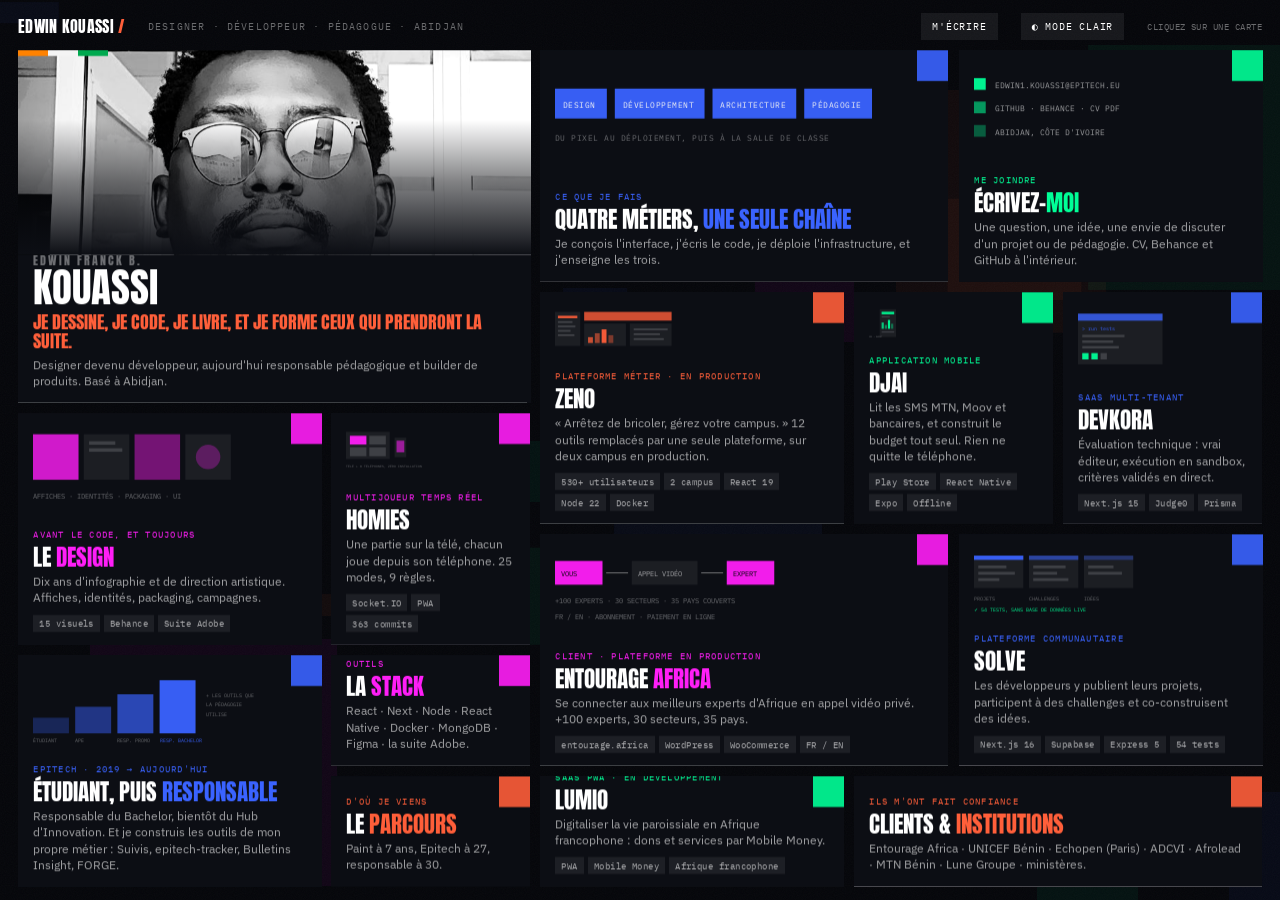
==== commit 6f07bd70: "Mobile: la navigation de page passe en bas, la barre d'onglets s'efface La barre precedent/suivant s" ====
--- a/index.html
+++ b/index.html
@@ -286,7 +286,14 @@
   .blk h4{font-size:16px}.blk p,.blk li{font-size:14px}
   .kpi b{font-size:32px}.punch p{font-size:19px}
   .tl .r,.stackrow{grid-template-columns:1fr;gap:2px}
-  #pgbar{top:20px;right:70px;height:40px}
+  body.pgopen #tabbar{display:none}
+  #pgbar{top:auto;bottom:0;left:0;right:0;height:auto;
+    justify-content:space-between;gap:8px;background:var(--bg);
+    box-shadow:0 -1px 0 var(--i08);
+    padding:10px 14px calc(10px + env(safe-area-inset-bottom,0px))}
+  #pgbar button{flex:0 0 auto;padding:10px 14px;font-size:12px}
+  #pgbar span{flex:0 0 auto}
+  .page > .bd{padding-bottom:104px}
 }
 </style>
 </head>
@@ -1366,6 +1373,7 @@
   var page = pageEl(id); if (!page) return;
   animating = true; openId = id; lastTile = tile || tileEl(id);
   document.body.style.overflow = 'hidden';
+  document.body.classList.add('pgopen');
   var r = lastTile.getBoundingClientRect();
   veil.classList.add('on'); page.classList.add('on');
   page.querySelector('.bd').scrollTop = 0;
@@ -1387,7 +1395,7 @@
   var page = pageEl(openId), tile = lastTile || tileEl(openId);
   var r = tile.getBoundingClientRect(), pr = page.getBoundingClientRect();
   animating = true;
-  if (!FX){ page.classList.remove('on'); veil.style.opacity=0; veil.classList.remove('on'); pgbar.style.visibility='hidden'; pgbar.style.opacity=0; openId=null; animating=false; document.body.style.overflow=''; return; }
+  if (!FX){ page.classList.remove('on'); veil.style.opacity=0; veil.classList.remove('on'); pgbar.style.visibility='hidden'; pgbar.style.opacity=0; openId=null; animating=false; document.body.style.overflow=''; document.body.classList.remove('pgopen'); return; }
   gsap.to(pgbar,{opacity:0,duration:.2,onComplete:function(){pgbar.style.visibility='hidden';}});
   gsap.to(page.querySelectorAll('.rv'),{opacity:0,y:-10,duration:.2,stagger:.008,ease:'power1.in'});
   gsap.to(veil,{opacity:0,duration:.4,delay:.1,ease:'power2.in',onComplete:function(){veil.classList.remove('on');}});
@@ -1396,7 +1404,7 @@
     duration:.5, delay:.05, ease:'expo.inOut',
     onComplete:function(){
       page.classList.remove('on'); gsap.set(page,{clearProps:'all'});
-      document.body.style.overflow=''; openId=null; animating=false;
+      document.body.style.overflow=''; document.body.classList.remove('pgopen'); openId=null; animating=false;
       gsap.fromTo(tile,{scale:.985},{scale:1,duration:.4,ease:'power2.out'});
     }});
 }
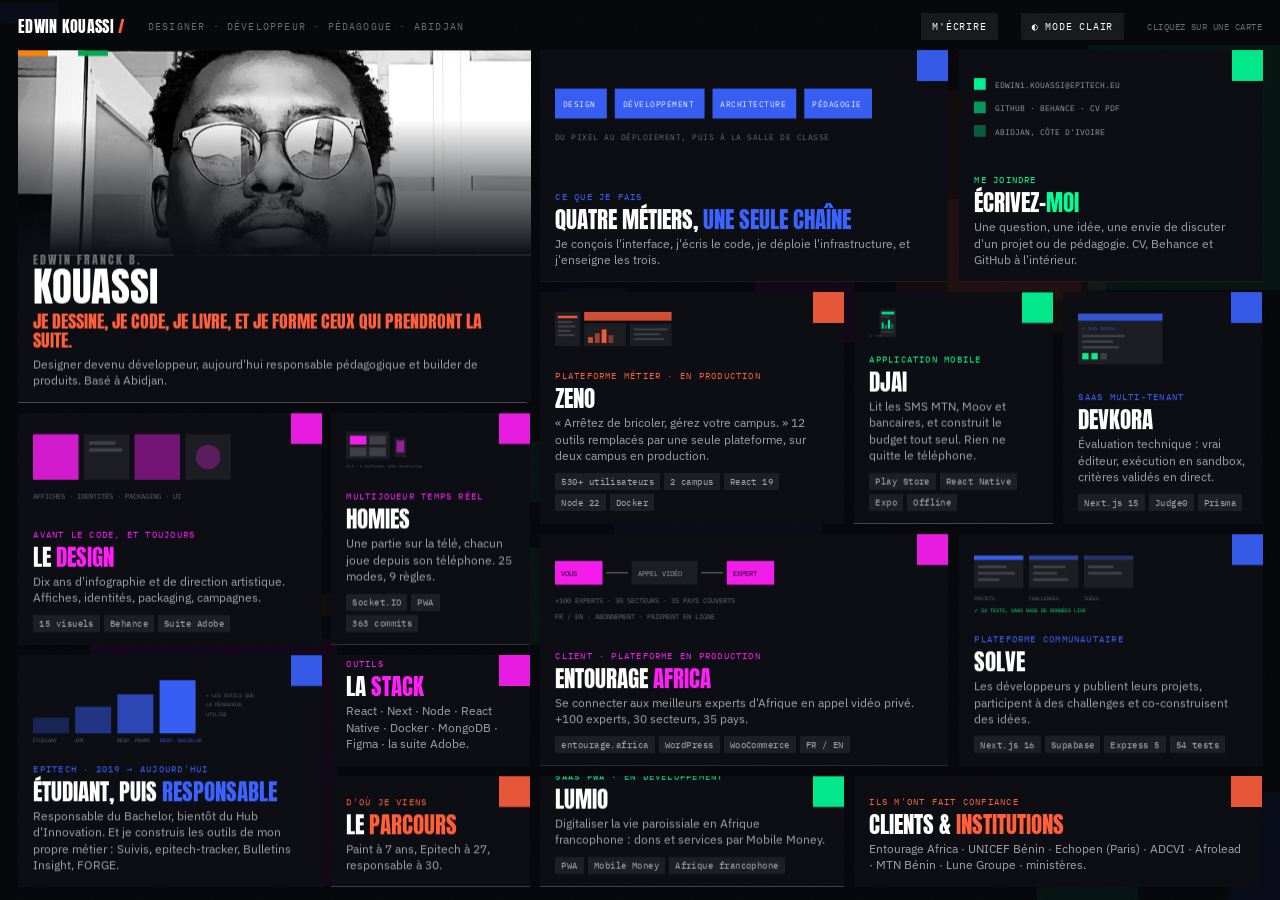
==== commit cc102a35: "Mobile: la barre d'onglets reste active meme quand une page est ouverte Deux defauts signales sur te" ====
--- a/index.html
+++ b/index.html
@@ -286,14 +286,11 @@
   .blk h4{font-size:16px}.blk p,.blk li{font-size:14px}
   .kpi b{font-size:32px}.punch p{font-size:19px}
   .tl .r,.stackrow{grid-template-columns:1fr;gap:2px}
-  body.pgopen #tabbar{display:none}
-  #pgbar{top:auto;bottom:0;left:0;right:0;height:auto;
-    justify-content:space-between;gap:8px;background:var(--bg);
-    box-shadow:0 -1px 0 var(--i08);
-    padding:10px 14px calc(10px + env(safe-area-inset-bottom,0px))}
-  #pgbar button{flex:0 0 auto;padding:10px 14px;font-size:12px}
-  #pgbar span{flex:0 0 auto}
-  .page > .bd{padding-bottom:104px}
+  /* la barre d'onglets reste la navigation principale, meme page ouverte */
+  #pgbar{display:none!important}
+  #tabbar{z-index:70}
+  .page{z-index:50}
+  .page > .bd{padding-bottom:calc(104px + env(safe-area-inset-bottom,0px))}
 }
 </style>
 </head>
@@ -1303,7 +1300,10 @@
   }
 }
 tabBtns.forEach(function(b){
-  b.addEventListener('click', function(){ setTab(b.getAttribute('data-tab'), true); });
+  b.addEventListener('click', function(){
+    if (window.__forceClose) window.__forceClose();   /* une page ouverte se referme */
+    setTab(b.getAttribute('data-tab'), true);
+  });
 });
 (function initTab(){
   var t = null; try{ t = sessionStorage.getItem('edwin-tab'); }catch(e){}
@@ -1379,6 +1379,8 @@
   page.querySelector('.bd').scrollTop = 0;
   var pr = page.getBoundingClientRect();
   pgnum.textContent = (ORDER.indexOf(id)+1) + ' / ' + ORDER.length;
+  var grp = lastTile && lastTile.getAttribute('data-grp');
+  if (grp) setTab(grp, false);   /* l'onglet suit la carte ouverte */
   if (!FX){ veil.style.opacity=1; animating=false; pgbar.style.visibility='visible'; pgbar.style.opacity=1; return; }
   gsap.set(page,{transformOrigin:'0 0'});
   gsap.to(veil,{opacity:1,duration:.35,ease:'power2.out'});
@@ -1424,6 +1426,19 @@
     from.classList.remove('on'); gsap.set(from,{clearProps:'all'}); animating=false;
   }});
 }
+/* fermeture instantanee : utilisee quand on tape un onglet page ouverte */
+function forceClose(){
+  if (!openId) return;
+  var page = pageEl(openId);
+  if (page){ page.classList.remove('on'); if (FX) gsap.set(page, {clearProps:'all'}); }
+  veil.classList.remove('on'); veil.style.opacity = 0;
+  pgbar.style.visibility = 'hidden'; pgbar.style.opacity = 0;
+  document.body.style.overflow = ''; document.body.classList.remove('pgopen');
+  if (location.hash) history.replaceState(null, '', location.pathname + location.search);
+  openId = null; animating = false;
+}
+window.__forceClose = forceClose;
+
 function step(d){
   if (!openId) return;
   var i = ORDER.indexOf(openId);
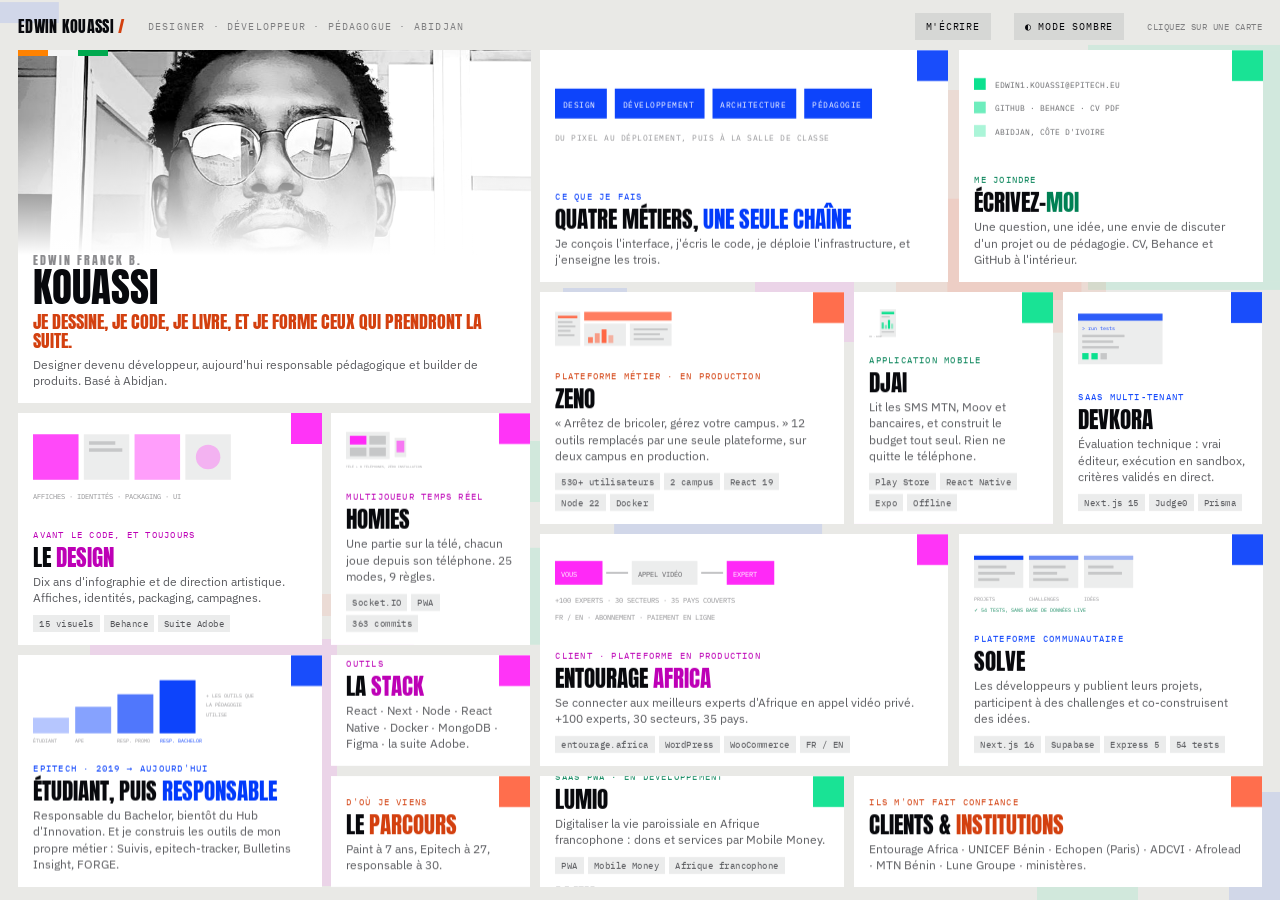
==== commit 31d06fcf: "Theme systeme + trois propositions d'ouverture animee a valider Le theme suit desormais le reglage c" ====
--- a/index.html
+++ b/index.html
@@ -295,10 +295,11 @@
 </style>
 </head>
 <body>
-<script>/* thème avant le premier rendu */(function(){
+<script>/* theme avant le premier rendu : URL > choix memorise > reglage du systeme */(function(){
   var q=/[?&]theme=(light|dark)/.exec(location.search), sv=null;
   try{ sv=localStorage.getItem('edwin-theme'); }catch(e){}
-  if ((q ? q[1] : (sv || 'dark')) === 'light') document.body.classList.add('light');
+  var sys = window.matchMedia && window.matchMedia('(prefers-color-scheme: light)').matches ? 'light' : 'dark';
+  if ((q ? q[1] : (sv || sys)) === 'light') document.body.classList.add('light');
 })();</script>
 
 
@@ -1282,6 +1283,20 @@
 syncT();
 tbtn.addEventListener('click', toggleTheme);
 
+/* si Edwin n'a jamais touche au bouton, on suit le reglage du telephone en direct */
+if (window.matchMedia){
+  var mq = window.matchMedia('(prefers-color-scheme: light)');
+  var onSys = function(e){
+    var chosen = null; try{ chosen = localStorage.getItem('edwin-theme'); }catch(x){}
+    if (chosen) return;
+    document.body.classList.toggle('light', e.matches);
+    var tc = document.querySelector('meta[name="theme-color"]');
+    if (tc) tc.setAttribute('content', e.matches ? '#e9e9e6' : '#05060a');
+    syncT();
+  };
+  if (mq.addEventListener) mq.addEventListener('change', onSys); else if (mq.addListener) mq.addListener(onSys);
+}
+
 /* onglets mobiles : un groupe a la fois */
 var tabbar = document.getElementById('tabbar');
 var tabBtns = [].slice.call(tabbar.querySelectorAll('button'));
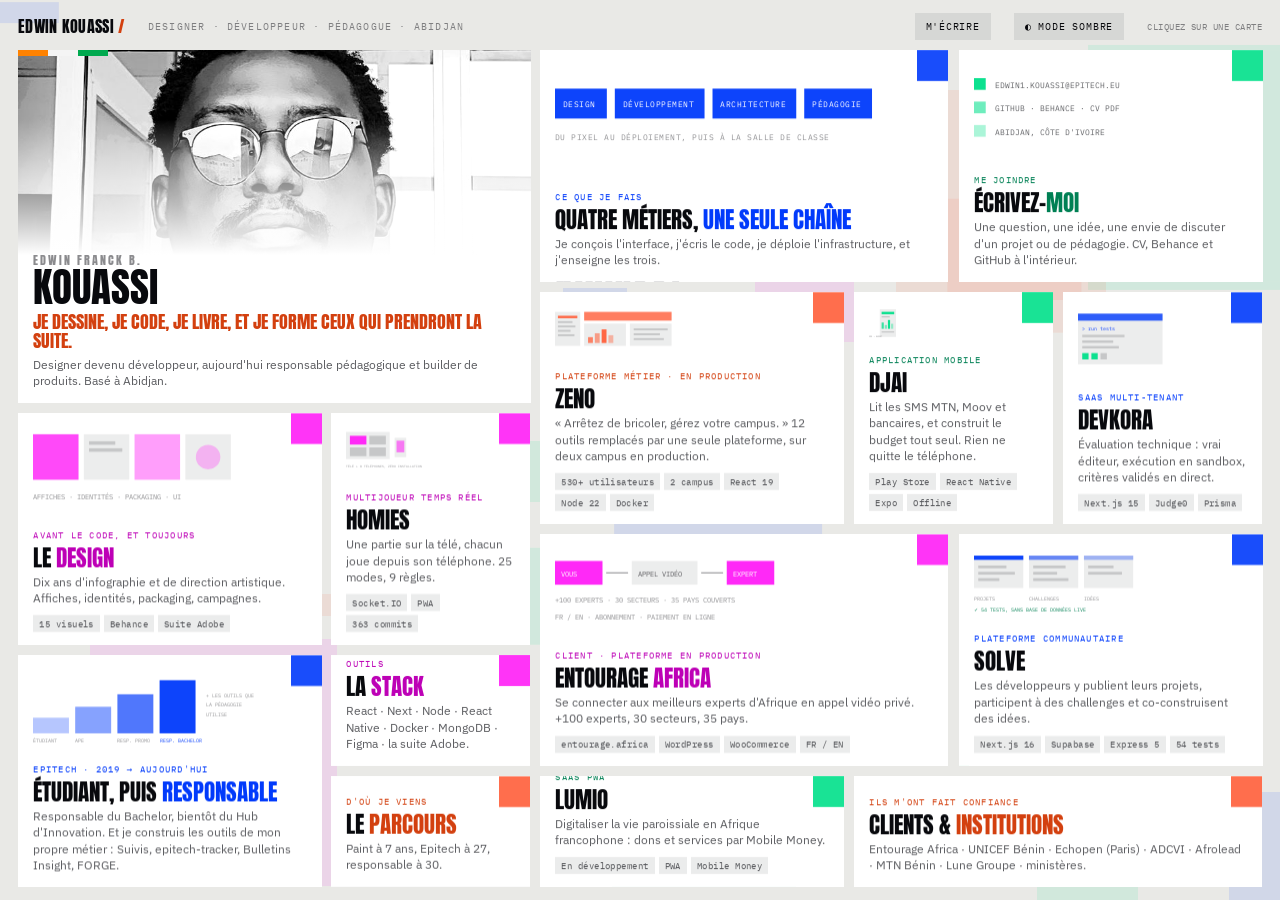
==== commit 9824a227: "Mobile: ouverture animee, deux colonnes, theme du systeme Ouverture << Le drapeau >>: trois bandes i" ====
--- a/index.html
+++ b/index.html
@@ -240,6 +240,20 @@
 #tabbar{display:none}
 #instbtn{display:none}
 
+/* ─── ouverture animee (mobile uniquement) ─── */
+#splash{display:none;position:fixed;inset:0;z-index:200;background:#05060a;overflow:hidden}
+body.splash-on{overflow:hidden}
+body.splash-on #splash{display:block}
+#splash .bd{position:absolute;top:0;bottom:0;width:33.34%;transform:scaleY(0);transform-origin:50% 0;display:block}
+#splash .wr{position:absolute;inset:0;z-index:3;display:flex;flex-direction:column;
+  align-items:center;justify-content:center;padding:0 5vw}
+#splash .ln{overflow:hidden;display:block}
+#splash .ln b{display:block;font-family:'Anton',sans-serif;font-weight:400;text-transform:uppercase;
+  font-size:17vw;line-height:.92;color:#fff;text-align:center;transform:translateY(115%)}
+#splash .cp{font-family:'IBM Plex Mono',monospace;font-size:3vw;letter-spacing:.24em;text-transform:uppercase;
+  color:hsla(0,0%,100%,.42);margin-top:4.5vw;opacity:0}
+@media (prefers-reduced-motion:reduce){body.splash-on #splash{display:none}}
+
 @media (max-width:820px){
   #top{position:fixed;top:0;left:0;right:0;z-index:60;background:var(--bg);gap:8px;
     padding:10px clamp(12px,4vw,18px);height:56px;flex-wrap:nowrap;box-shadow:0 1px 0 var(--i08)}
@@ -248,7 +262,6 @@
   #top a.btn{padding:6px 9px;font-size:10px}
   #shell{padding:0;height:auto}
   #stage{padding:64px clamp(10px,3vw,16px) 84px}
-  .bento{gap:8px}
   #tabbar{display:flex;position:fixed;left:0;right:0;bottom:0;z-index:60;
     background:var(--bg);box-shadow:0 -1px 0 var(--i08);
     padding:6px 4px calc(6px + env(safe-area-inset-bottom,0px))}
@@ -266,14 +279,36 @@
   .page{padding-bottom:env(safe-area-inset-bottom,0px)}
 }
 @media (max-width:820px){
-  .bento{grid-template-columns:1fr;grid-auto-rows:auto;gap:8px}
+  /* deux colonnes, et les cartes remplissent l'ecran quand elles sont peu nombreuses */
+  .bento{grid-template-columns:1fr 1fr;grid-auto-rows:minmax(126px,auto);gap:8px;height:auto}
   .t,#t-moi,#t-faire,#t-contact,#t-zeno,#t-djai,#t-devkora,#t-lumio,#t-homies,#t-solve,#t-entourage,#t-design,#t-epitech,#t-clients,#t-stack,#t-parcours{grid-column:auto!important;grid-row:auto!important}
-  .t{min-height:168px;padding:16px 16px 18px}
+  /* les cartes de texte prennent la largeur, les projets se mettent par deux */
+  #t-moi,#t-faire,#t-epitech,#t-clients,#t-contact{grid-column:1/-1!important}
+  .t{min-height:126px;padding:13px 13px 15px;gap:4px;background:var(--tile-hi)}
+  body.light .t{background:var(--tile);box-shadow:inset 0 0 0 1px var(--i08)}
+  /* fond net: le decor qui derivait donnait l'impression d'un vide bancal */
+  #deco,#grain{display:none}
+  /* les illustrations decoratives disparaissent : elles mangeaient 90px par carte */
+  .t .viz{display:none}
+  #t-moi .viz{display:flex}
   #t-moi{padding:0;min-height:auto}
-  #t-moi .hero{min-height:auto}
-  #t-moi .hero .ph{min-height:340px}
+  #t-moi .hero{min-height:auto;grid-template-rows:auto auto}
+  #t-moi .hero .ph{min-height:0;height:34vh;max-height:250px}
+  #t-moi .hero .ph img{object-position:50% 16%}
   .t .viz{max-height:88px;padding-right:44px}
-  .t .k{font-size:10px}.t .h{font-size:25px}.t .s{font-size:14px}.t .plus{display:none}
+  .t .k{font-size:9px;letter-spacing:.08em;overflow-wrap:anywhere;hyphens:auto}
+  .t .h{font-size:20px;line-height:.98}
+  .t .s{font-size:12.5px;line-height:1.35;max-width:none}
+  .t .plus{display:none}
+  .t .sq{width:20px;height:20px}
+  .tags{gap:3px}
+  .tags b{font-size:8.5px;padding:2px 5px}
+  /* sur une demi-largeur, on garde deux etiquettes maximum */
+  .t:not(#t-moi):not(#t-faire):not(#t-epitech):not(#t-clients):not(#t-contact) .tags b:nth-child(n+3){display:none}
+  #t-moi .hero .id{padding:0 13px 14px}
+  #t-moi .hero .id .nm{font-size:34px}
+  #t-moi .hero .id .th{font-size:15px;margin-top:.45em}
+  #t-moi .hero .id .ro{font-size:12px;margin-top:.45em}
   .hero .id{padding:0 16px 18px}
   .hero .id .nm{font-size:42px}
   #top .hint{display:none}
@@ -301,7 +336,30 @@
   var sys = window.matchMedia && window.matchMedia('(prefers-color-scheme: light)').matches ? 'light' : 'dark';
   if ((q ? q[1] : (sv || sys)) === 'light') document.body.classList.add('light');
 })();</script>
-
+<script>/* ouverture animee : mobile seulement, a chaque lancement de l'application,
+  une seule fois par session dans le navigateur */(function(){
+  try{
+    if (!window.matchMedia('(max-width:820px)').matches) return;
+    if (window.matchMedia('(prefers-reduced-motion:reduce)').matches) return;
+    var app = window.matchMedia('(display-mode: standalone)').matches || navigator.standalone === true;
+    var vu = false; try{ vu = sessionStorage.getItem('edwin-splash') === '1'; }catch(e){}
+    if (!app && vu) return;
+    try{ sessionStorage.setItem('edwin-splash','1'); }catch(e){}
+    document.body.classList.add('splash-on');
+  }catch(e){}
+})();</script>
+
+
+<div id="splash" aria-hidden="true">
+  <i class="bd" style="left:0;background:#ff8200"></i>
+  <i class="bd" style="left:33.33%;background:#f4f4f4"></i>
+  <i class="bd" style="left:66.66%;background:#00a94f"></i>
+  <div class="wr">
+    <span class="ln"><b>Edwin</b></span>
+    <span class="ln"><b>Kouassi</b></span>
+    <div class="cp">Abidjan, C&ocirc;te d'Ivoire</div>
+  </div>
+</div>
 
 <svg id="icons" width="0" height="0" style="position:absolute" aria-hidden="true"><defs>
 <symbol id="i-shield" viewBox="0 0 24 24"><path d="M12 2 4 5v6c0 5 3.5 8.5 8 10 4.5-1.5 8-5 8-10V5l-8-3z"/><path d="M9 12l2 2 4-4"/></symbol>
@@ -479,10 +537,10 @@
             </g>
           </svg>
         </div>
-        <div class="k">SaaS PWA · en développement</div>
+        <div class="k">SaaS PWA</div>
         <div class="h">Lumio</div>
         <div class="s">Digitaliser la vie paroissiale en Afrique francophone : dons et services par Mobile Money.</div>
-        <div class="tags"><b>PWA</b><b>Mobile Money</b><b>Afrique francophone</b></div>
+        <div class="tags"><b>En développement</b><b>PWA</b><b>Mobile Money</b></div>
         <span class="plus mono">→ étude de cas</span>
       </article>
 
@@ -605,7 +663,7 @@
       </article>
 
       <!-- STACK -->
-      <article class="t a-magenta" id="t-stack" data-page="stack" data-grp="parcours">
+      <article class="t a-magenta" id="t-stack" data-page="stack" data-grp="creation">
         <span class="sq"></span>
         <div class="k">Outils</div>
         <div class="h">La <u>stack</u></div>
@@ -614,7 +672,7 @@
       </article>
 
       <!-- PARCOURS -->
-      <article class="t a-orange" id="t-parcours" data-page="parcours" data-grp="parcours">
+      <article class="t a-orange" id="t-parcours" data-page="parcours" data-grp="accueil">
         <span class="sq"></span>
         <div class="k">D'où je viens</div>
         <div class="h">Le <u>parcours</u></div>
@@ -630,7 +688,7 @@
   <button data-tab="accueil" class="on" type="button"><svg><use href="#i-target"/></svg><span>Accueil</span></button>
   <button data-tab="projets" type="button"><svg><use href="#i-box"/></svg><span>Projets</span></button>
   <button data-tab="creation" type="button"><svg><use href="#i-palette"/></svg><span>Cr&eacute;ation</span></button>
-  <button data-tab="parcours" type="button"><svg><use href="#i-teach"/></svg><span>Parcours</span></button>
+  <button data-tab="parcours" type="button"><svg><use href="#i-teach"/></svg><span>Epitech</span></button>
   <button data-tab="contact" type="button"><svg><use href="#i-msg"/></svg><span>Contact</span></button>
 </nav>
 
@@ -1297,6 +1355,35 @@
   if (mq.addEventListener) mq.addEventListener('change', onSys); else if (mq.addListener) mq.addListener(onSys);
 }
 
+/* ── ouverture animee : le drapeau ── */
+(function splash(){
+  var el = document.getElementById('splash');
+  if (!el || !document.body.classList.contains('splash-on')) return;
+  var done = false;
+  function finish(){
+    if (done) return; done = true;
+    document.body.classList.remove('splash-on');
+    el.style.display = 'none';
+    el.removeEventListener('click', finish);
+  }
+  el.addEventListener('click', finish);
+  setTimeout(finish, 4200);
+  if (!window.gsap){ finish(); return; }
+  var bd = el.querySelectorAll('.bd'), ln = el.querySelectorAll('.ln b');
+  /* GSAP lit le translateY(115%) du CSS comme une valeur en pixels et lui
+     ajoute le yPercent : sans remettre y a zero, le nom ne remonte jamais */
+  gsap.set(ln, {y:0, yPercent:115});
+  gsap.set(bd, {scaleY:0, transformOrigin:'50% 0'});
+  gsap.timeline({onComplete:finish})
+    .to(bd, {scaleY:1, duration:.5, stagger:.08, ease:'expo.inOut'}, .05)
+    .to(bd, {scaleY:.014, duration:.58, stagger:.05, ease:'expo.inOut'}, '+=.16')
+    .to(ln, {yPercent:0, duration:.52, stagger:.1, ease:'power4.out'}, '-=.34')
+    .to(el.querySelector('.cp'), {opacity:1, duration:.32}, '-=.22')
+    .to(el.querySelector('.wr'), {opacity:0, y:-22, duration:.34, ease:'power2.in'}, '+=.42')
+    .to(bd, {scaleY:0, duration:.34, ease:'power2.in'}, '-=.26')
+    .to(el, {opacity:0, duration:.34}, '-=.18');
+})();
+
 /* onglets mobiles : un groupe a la fois */
 var tabbar = document.getElementById('tabbar');
 var tabBtns = [].slice.call(tabbar.querySelectorAll('button'));
@@ -1316,8 +1403,14 @@
 }
 tabBtns.forEach(function(b){
   b.addEventListener('click', function(){
-    if (window.__forceClose) window.__forceClose();   /* une page ouverte se referme */
-    setTab(b.getAttribute('data-tab'), true);
+    var name = b.getAttribute('data-tab');
+    var tiles = [].slice.call(document.querySelectorAll('.t[data-grp="' + name + '"]'));
+    if (window.__forceClose) window.__forceClose();
+    setTab(name, true);
+    /* un onglet qui ne contient qu'une carte ouvre directement sa page */
+    if (tiles.length === 1 && window.matchMedia('(max-width:820px)').matches){
+      setTimeout(function(){ open(tiles[0].getAttribute('data-page'), tiles[0]); }, 260);
+    }
   });
 });
 (function initTab(){
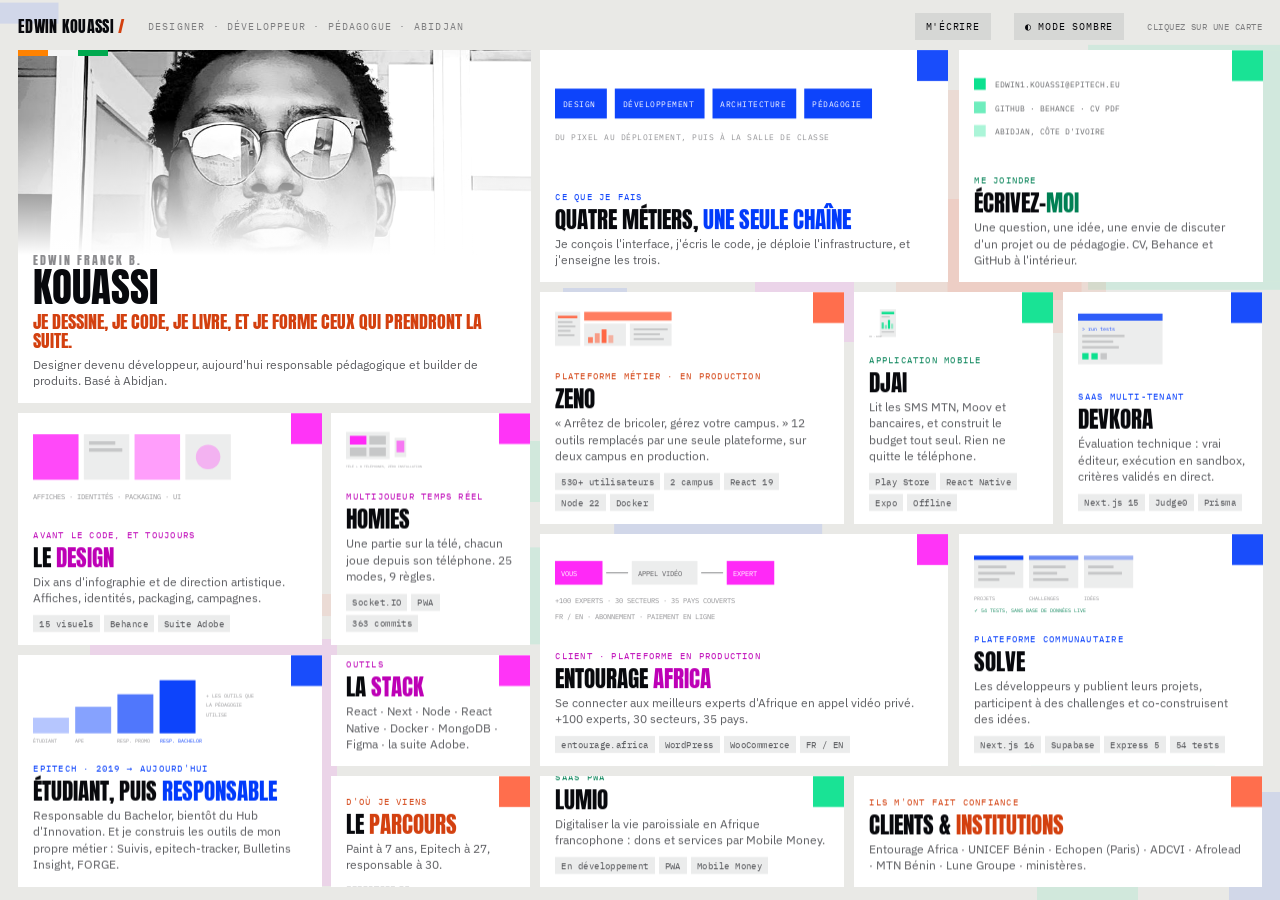
==== commit e584eadb: "Mobile: cartes a la hauteur de leur contenu, grille par parite Retour au carre d'angle: le filet de " ====
--- a/index.html
+++ b/index.html
@@ -106,21 +106,24 @@
 .tags b{font-family:'IBM Plex Mono',monospace;font-weight:400;font-size:clamp(8px,1vh,10.5px);letter-spacing:.05em;padding:3px 6px;background:var(--i08);color:var(--i62)}
 
 /* placement */
-#t-moi{grid-column:1/6;grid-row:1/4;padding:0}
-#t-faire{grid-column:6/10;grid-row:1/3}
-#t-contact{grid-column:10/13;grid-row:1/3}
-#t-zeno{grid-column:6/9;grid-row:3/5}
-#t-djai{grid-column:9/11;grid-row:3/5}
-#t-devkora{grid-column:11/13;grid-row:3/5}
-#t-design{grid-column:1/4;grid-row:4/6}
-#t-homies{grid-column:4/6;grid-row:4/6}
-#t-entourage{grid-column:6/10;grid-row:5/7}
-#t-solve{grid-column:10/13;grid-row:5/7}
-#t-epitech{grid-column:1/4;grid-row:6/8}
-#t-stack{grid-column:4/6;grid-row:6/7}
-#t-parcours{grid-column:4/6;grid-row:7/8}
-#t-lumio{grid-column:6/9;grid-row:7/8}
-#t-clients{grid-column:9/13;grid-row:7/8}
+#t-moi{padding:0}
+@media (min-width:821px){
+  #t-moi{grid-column:1/6;grid-row:1/4;padding:0}
+  #t-faire{grid-column:6/10;grid-row:1/3}
+  #t-contact{grid-column:10/13;grid-row:1/3}
+  #t-zeno{grid-column:6/9;grid-row:3/5}
+  #t-djai{grid-column:9/11;grid-row:3/5}
+  #t-devkora{grid-column:11/13;grid-row:3/5}
+  #t-design{grid-column:1/4;grid-row:4/6}
+  #t-homies{grid-column:4/6;grid-row:4/6}
+  #t-entourage{grid-column:6/10;grid-row:5/7}
+  #t-solve{grid-column:10/13;grid-row:5/7}
+  #t-epitech{grid-column:1/4;grid-row:6/8}
+  #t-stack{grid-column:4/6;grid-row:6/7}
+  #t-parcours{grid-column:4/6;grid-row:7/8}
+  #t-lumio{grid-column:6/9;grid-row:7/8}
+  #t-clients{grid-column:9/13;grid-row:7/8}
+}
 
 /* héro */
 .hero{position:relative;height:100%;display:grid;grid-template-rows:1fr auto}
@@ -228,8 +231,6 @@
   body{overflow:auto}
   #shell{height:auto;min-height:100%}
   .bento{grid-template-columns:repeat(6,1fr);grid-template-rows:none;grid-auto-rows:minmax(150px,auto)}
-  .t{grid-column:auto/span 3!important;grid-row:auto!important}
-  #t-moi,#t-epitech,#t-clients,#t-faire,#t-entourage,#t-design{grid-column:auto/span 6!important}
   #t-moi .hero{min-height:440px}
   .t .viz{max-height:120px}
   .split,.split.wide{grid-template-columns:1fr}
@@ -261,7 +262,7 @@
   #top .role{display:none}
   #top a.btn{padding:6px 9px;font-size:10px}
   #shell{padding:0;height:auto}
-  #stage{padding:64px clamp(10px,3vw,16px) 84px}
+  #stage{padding:64px clamp(10px,3vw,16px) calc(96px + env(safe-area-inset-bottom,0px))}
   #tabbar{display:flex;position:fixed;left:0;right:0;bottom:0;z-index:60;
     background:var(--bg);box-shadow:0 -1px 0 var(--i08);
     padding:6px 4px calc(6px + env(safe-area-inset-bottom,0px))}
@@ -279,12 +280,21 @@
   .page{padding-bottom:env(safe-area-inset-bottom,0px)}
 }
 @media (max-width:820px){
-  /* deux colonnes, et les cartes remplissent l'ecran quand elles sont peu nombreuses */
-  .bento{grid-template-columns:1fr 1fr;grid-auto-rows:minmax(126px,auto);gap:8px;height:auto}
-  .t,#t-moi,#t-faire,#t-contact,#t-zeno,#t-djai,#t-devkora,#t-lumio,#t-homies,#t-solve,#t-entourage,#t-design,#t-epitech,#t-clients,#t-stack,#t-parcours{grid-column:auto!important;grid-row:auto!important}
+  /* deux colonnes ; nombre impair de cartes : la derniere prend toute la largeur,
+     pour qu'aucune ligne ne reste a moitie vide */
+  .bento{display:grid;grid-template-columns:1fr 1fr;gap:8px;height:auto;
+    grid-auto-rows:minmax(124px,auto);align-content:start}
+  body.has-hero .bento{grid-template-rows:minmax(190px,1fr);
+    min-height:calc(100vh - 172px);min-height:calc(100dvh - 172px)}
+  .t.wide{grid-column:1/-1}
   /* les cartes de texte prennent la largeur, les projets se mettent par deux */
-  #t-moi,#t-faire,#t-epitech,#t-clients,#t-contact{grid-column:1/-1!important}
-  .t{min-height:126px;padding:13px 13px 15px;gap:4px;background:var(--tile-hi)}
+
+  .t{min-height:0;padding:13px 14px 14px;gap:5px;background:var(--tile-hi);
+    justify-content:flex-start;overflow:hidden;position:relative}
+  .t .sq{width:18px;height:18px}
+  /* l'intitule s'arrete avant le carre d'angle */
+  .t .k{padding-right:24px}
+  .t::after{display:none}
   body.light .t{background:var(--tile);box-shadow:inset 0 0 0 1px var(--i08)}
   /* fond net: le decor qui derivait donnait l'impression d'un vide bancal */
   #deco,#grain{display:none}
@@ -292,13 +302,14 @@
   .t .viz{display:none}
   #t-moi .viz{display:flex}
   #t-moi{padding:0;min-height:auto}
-  #t-moi .hero{min-height:auto;grid-template-rows:auto auto}
-  #t-moi .hero .ph{min-height:0;height:34vh;max-height:250px}
+  #t-moi::before{display:none}
+  #t-moi .hero{min-height:auto;grid-template-rows:1fr auto}
+  #t-moi .hero .ph{min-height:180px;height:auto;max-height:none}
   #t-moi .hero .ph img{object-position:50% 16%}
   .t .viz{max-height:88px;padding-right:44px}
-  .t .k{font-size:9px;letter-spacing:.08em;overflow-wrap:anywhere;hyphens:auto}
-  .t .h{font-size:20px;line-height:.98}
-  .t .s{font-size:12.5px;line-height:1.35;max-width:none}
+  .t .k{font-size:9px;letter-spacing:.08em;overflow-wrap:anywhere;line-height:1.45;margin-bottom:1px}
+  .t .h{font-size:21px;line-height:1}
+  .t .s{font-size:12.5px;line-height:1.4;max-width:none}
   .t .plus{display:none}
   .t .sq{width:20px;height:20px}
   .tags{gap:3px}
@@ -313,7 +324,9 @@
   .hero .id .nm{font-size:42px}
   #top .hint{display:none}
   #top a.btn{display:none}
-  #tbtn{padding:6px 9px;font-size:10px}
+  #top #tbtn{padding:8px 11px;font-size:0;line-height:1}
+  #top #tbtn::before{content:'\25D0';font-family:'IBM Plex Mono',monospace;font-size:16px;line-height:1}
+  #top #instbtn{padding:8px 10px;font-size:9.5px}
   .page > .ph{padding:20px 18px 12px}
   .page h2{font-size:30px}
   .page > .bd{padding:0 18px 76px}
@@ -436,7 +449,7 @@
       </article>
 
       <!-- CONTACT -->
-      <article class="t a-green" id="t-contact" data-page="contact" data-grp="contact">
+      <article class="t a-green" id="t-contact" data-page="contact" data-grp="parcours">
         <span class="sq"></span>
         <div class="viz">
           <svg viewBox="0 0 240 90" preserveAspectRatio="xMinYMid meet" aria-hidden="true">
@@ -672,7 +685,7 @@
       </article>
 
       <!-- PARCOURS -->
-      <article class="t a-orange" id="t-parcours" data-page="parcours" data-grp="accueil">
+      <article class="t a-orange" id="t-parcours" data-page="parcours" data-grp="parcours">
         <span class="sq"></span>
         <div class="k">D'où je viens</div>
         <div class="h">Le <u>parcours</u></div>
@@ -688,8 +701,7 @@
   <button data-tab="accueil" class="on" type="button"><svg><use href="#i-target"/></svg><span>Accueil</span></button>
   <button data-tab="projets" type="button"><svg><use href="#i-box"/></svg><span>Projets</span></button>
   <button data-tab="creation" type="button"><svg><use href="#i-palette"/></svg><span>Cr&eacute;ation</span></button>
-  <button data-tab="parcours" type="button"><svg><use href="#i-teach"/></svg><span>Epitech</span></button>
-  <button data-tab="contact" type="button"><svg><use href="#i-msg"/></svg><span>Contact</span></button>
+  <button data-tab="parcours" type="button"><svg><use href="#i-teach"/></svg><span>Parcours</span></button>
 </nav>
 
 <div id="veil"></div>
@@ -1096,7 +1108,7 @@
     <div class="blocks">
       <div class="blk rv"><span class="ico"><svg><use href="#i-phone"/></svg></span><h4><u>1</u> L'hôte est l'écran, le téléphone est la manette</h4><p>La télé affiche la partie, chaque joueur contrôle depuis son navigateur mobile. PWA + <strong>Socket.IO</strong> pour le temps réel.</p><p>Pourquoi : c'est le seul modèle qui laisse jouer huit personnes sans matériel supplémentaire.</p></div>
       <div class="blk rv"><span class="ico"><svg><use href="#i-bolt"/></svg></span><h4><u>2</u> Des modes, et des règles par-dessus</h4><p>25 formats (quiz, vrai/faux, sondage, anagramme, estimation, intrus, memory, bluff, blind test, devine le son, mode couple) et <strong>9 modificateurs</strong> qui se combinent : battle royale, la bombe, quitte ou double, mise libre, buzzer, marathon, équipes, mode soirée.</p><p>Pourquoi : 25 × 9 combinaisons, c'est une plateforme. 25 modes seuls, c'est un catalogue qu'on épuise en trois soirées.</p></div>
-      <div class="blk rv"><span class="ico"><svg><use href="#i-coin"/></svg></span><h4><u>3</u> Une économie pour faire revenir</h4><p>Monnaie virtuelle (les «&nbsp;Djais&nbsp;»), boutique de cadres d'avatar, titres, couleurs de pseudo, emotes et fonds de salle. Défis quotidiens avec <strong>notifications Web Push</strong>.</p></div>
+      <div class="blk rv"><span class="ico"><svg><use href="#i-coin"/></svg></span><h4><u>3</u> Une économie pour faire revenir</h4><p>Monnaie virtuelle, le «&nbsp;Djai&nbsp;», boutique de cadres d'avatar, titres, couleurs de pseudo, emotes et fonds de salle. Défis quotidiens avec <strong>notifications Web Push</strong>.</p></div>
       <div class="blk rv"><span class="ico"><svg><use href="#i-offline"/></svg></span><h4><u>4</u> Zéro bundler</h4><p>Front en HTML/CSS/JS natif, UI brutaliste maison, pas de React ni de webpack.</p><p>Pourquoi : le jeu doit démarrer instantanément sur un téléphone d'entrée de gamme avec un réseau moyen. Chaque kilo-octet compte.</p></div>
     </div>
 
@@ -1393,8 +1405,16 @@
   document.querySelectorAll('.t').forEach(function(t){
     var on = t.getAttribute('data-grp') === name;
     t.classList.toggle('tab-on', on);
+    t.classList.remove('wide');
     if (on) shown.push(t);
   });
+  /* le portrait prend toujours la largeur ; ensuite, si le reste est en nombre
+     impair, la derniere carte s'etale pour ne pas laisser une demi-ligne vide */
+  var hero = null, rest = [];
+  shown.forEach(function(t){ if (t.id === 't-moi') hero = t; else rest.push(t); });
+  if (hero) hero.classList.add('wide');
+  if (rest.length % 2 === 1) rest[rest.length - 1].classList.add('wide');
+  document.body.classList.toggle('has-hero', !!hero);
   try{ sessionStorage.setItem('edwin-tab', name); }catch(e){}
   window.scrollTo({top:0, behavior: animate ? 'smooth' : 'auto'});
   if (animate && FX && window.matchMedia('(max-width:820px)').matches){
@@ -1403,14 +1423,8 @@
 }
 tabBtns.forEach(function(b){
   b.addEventListener('click', function(){
-    var name = b.getAttribute('data-tab');
-    var tiles = [].slice.call(document.querySelectorAll('.t[data-grp="' + name + '"]'));
     if (window.__forceClose) window.__forceClose();
-    setTab(name, true);
-    /* un onglet qui ne contient qu'une carte ouvre directement sa page */
-    if (tiles.length === 1 && window.matchMedia('(max-width:820px)').matches){
-      setTimeout(function(){ open(tiles[0].getAttribute('data-page'), tiles[0]); }, 260);
-    }
+    setTab(b.getAttribute('data-tab'), true);
   });
 });
 (function initTab(){
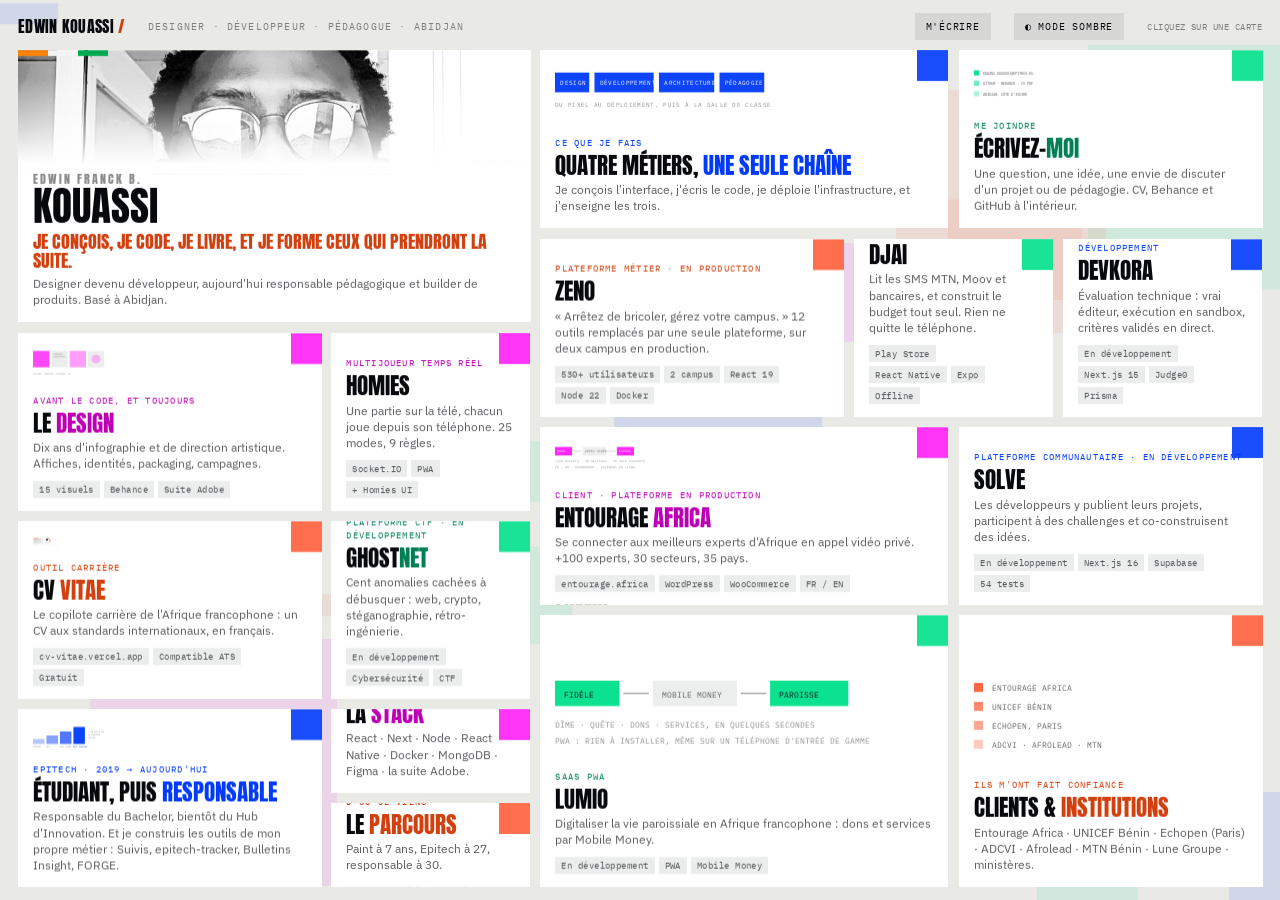
==== commit fd7f25cb: "Deux nouveaux projets, statuts corriges, these au present juste CV Vitae (copilote carriere, score A" ====
--- a/index.html
+++ b/index.html
@@ -4,11 +4,11 @@
 <meta charset="utf-8">
 <meta name="viewport" content="width=device-width,initial-scale=1">
 <title>Edwin Kouassi · Designer, développeur, pédagogue</title>
-<meta name="description" content="Je dessine, je code, je livre, et je forme ceux qui prendront la suite. Produits web et mobile, plateformes en production, pédagogie. Abidjan.">
+<meta name="description" content="Je conçois, je code, je livre, et je forme ceux qui prendront la suite. Produits web et mobile, plateformes en production, pédagogie. Abidjan.">
 <meta name="author" content="Edwin Franck B. Kouassi">
 <meta property="og:type" content="website">
 <meta property="og:title" content="Edwin Kouassi · Designer, développeur, pédagogue">
-<meta property="og:description" content="Je dessine, je code, je livre, et je forme ceux qui prendront la suite. Abidjan.">
+<meta property="og:description" content="Je conçois, je code, je livre, et je forme ceux qui prendront la suite. Abidjan.">
 <meta property="og:image" content="assets/img/og.jpg">
 <meta name="twitter:card" content="summary_large_image">
 <link rel="icon" href="data:image/svg+xml,<svg xmlns='http://www.w3.org/2000/svg' viewBox='0 0 100 100'><rect width='100' height='100' fill='%23ff5f3a'/></svg>">
@@ -30,7 +30,7 @@
   --i85:hsla(0,0%,100%,.90); --i62:hsla(0,0%,100%,.62); --i38:hsla(0,0%,100%,.40);
   --i16:hsla(0,0%,100%,.16); --i08:hsla(0,0%,100%,.07);
   --veil:hsla(225,45%,4%,.82);
-  --fade0:hsla(225,33%,3%,0); --fade1:hsla(225,33%,3%,.5);
+  --fade0:hsla(225,33%,3%,0); --fade1:hsla(225,33%,3%,.5); --fade-end:var(--tile);
   --deco-op:.05; --grain-op:.035;
   --c-blue:#3a63ff;    --c-blue-ink:#fff;      --t-blue:#3a63ff;
   --c-green:#00ff97;   --c-green-ink:#05060a;  --t-green:#00ff97;
@@ -45,7 +45,7 @@
   --i85:hsla(228,24%,6%,.88); --i62:hsla(228,24%,6%,.68); --i38:hsla(228,24%,6%,.48);
   --i16:hsla(228,24%,6%,.18); --i08:hsla(228,24%,6%,.08);
   --veil:hsla(225,20%,8%,.46);
-  --fade0:hsla(0,0%,100%,0); --fade1:hsla(0,0%,100%,.55);
+  --fade0:hsla(0,0%,100%,0); --fade1:hsla(0,0%,100%,.55); --fade-end:var(--tile);
   --deco-op:.10; --grain-op:0;
   --c-blue:#013afb;    --c-blue-ink:#fff;      --t-blue:#013afb;
   --c-green:#00e08a;   --c-green-ink:#05060a;  --t-green:#008054;
@@ -82,7 +82,7 @@
 #top .hint{font-family:'IBM Plex Mono',monospace;font-size:clamp(8.5px,1.05vh,11px);color:var(--i38);letter-spacing:.05em;text-transform:uppercase}
 
 #stage{flex:1 1 auto;min-height:0}
-.bento{display:grid;grid-template-columns:repeat(12,1fr);grid-template-rows:repeat(7,1fr);gap:var(--gap);height:100%}
+.bento{display:grid;grid-template-columns:repeat(12,1fr);grid-template-rows:repeat(9,1fr);gap:var(--gap);height:100%}
 
 /* ───────────────────────── TUILES ───────────────────────── */
 .t{position:relative;background:var(--tile);overflow:hidden;cursor:pointer;
@@ -97,12 +97,13 @@
 .t .h{font-family:'Anton',sans-serif;text-transform:uppercase;font-size:clamp(15px,2.5vh,30px);line-height:.94}
 .t .h u{text-decoration:none;color:var(--ac-t)}
 .t .s{font-size:clamp(10.5px,1.35vh,14px);color:var(--i62);line-height:1.35;max-width:54ch}
-.t .plus{position:absolute;bottom:clamp(10px,1.3vh,16px);right:clamp(12px,1.1vw,18px);font-family:'IBM Plex Mono',monospace;font-size:11px;color:var(--i38);opacity:0;transition:opacity .25s}
-.t:hover .plus{opacity:1}
+.t .plus{position:absolute;bottom:clamp(9px,1.2vh,15px);right:clamp(11px,1vw,16px);font-family:'IBM Plex Mono',monospace;font-size:15px;line-height:1;color:var(--ac-t);opacity:0;transition:opacity .25s,transform .25s;transform:translateX(-4px)}
+.t:hover .plus{opacity:1;transform:translateX(0)}
 .t .viz{flex:1 1 auto;min-height:0;display:flex;align-items:center;justify-content:flex-start;
   padding:2px clamp(28px,3vw,44px) clamp(6px,1vh,14px) 0;overflow:hidden;pointer-events:none;opacity:.95}
+.t .viz{max-height:clamp(64px,11vh,124px)}
 .t .viz svg{display:block;width:100%;height:100%;max-height:100%;overflow:visible}
-.tags{display:flex;flex-wrap:wrap;gap:4px;flex:0 0 auto;margin-top:2px}
+.tags{display:flex;flex-wrap:wrap;gap:4px;flex:0 0 auto;margin-top:2px;padding-right:22px}
 .tags b{font-family:'IBM Plex Mono',monospace;font-weight:400;font-size:clamp(8px,1vh,10.5px);letter-spacing:.05em;padding:3px 6px;background:var(--i08);color:var(--i62)}
 
 /* placement */
@@ -118,18 +119,21 @@
   #t-homies{grid-column:4/6;grid-row:4/6}
   #t-entourage{grid-column:6/10;grid-row:5/7}
   #t-solve{grid-column:10/13;grid-row:5/7}
-  #t-epitech{grid-column:1/4;grid-row:6/8}
-  #t-stack{grid-column:4/6;grid-row:6/7}
-  #t-parcours{grid-column:4/6;grid-row:7/8}
-  #t-lumio{grid-column:6/9;grid-row:7/8}
-  #t-clients{grid-column:9/13;grid-row:7/8}
+  #t-cvvitae{grid-column:1/4;grid-row:6/8}
+  #t-ghostnet{grid-column:4/6;grid-row:6/8}
+  #t-lumio{grid-column:6/10;grid-row:7/10}
+  #t-clients{grid-column:10/13;grid-row:7/10}
+  #t-epitech{grid-column:1/4;grid-row:8/10}
+  #t-stack{grid-column:4/6;grid-row:8/9}
+  #t-parcours{grid-column:4/6;grid-row:9/10}
 }
 
 /* héro */
 .hero{position:relative;height:100%;display:grid;grid-template-rows:1fr auto}
 .hero .ph{position:relative;overflow:hidden;min-height:0}
 .hero .ph img{width:100%;height:100%;object-fit:cover;object-position:50% 20%;filter:grayscale(1) contrast(1.06);display:block}
-.hero .ph::after{content:'';position:absolute;inset:0;background:linear-gradient(180deg,var(--fade0) 34%,var(--fade1) 64%,var(--tile) 100%)}
+.hero .ph::after{content:'';position:absolute;inset:0;background:linear-gradient(180deg,
+  var(--fade0) 22%,var(--fade1) 62%,var(--fade-end) 92%,var(--fade-end) 100%)}
 .hero .ph .flag{position:absolute;top:0;left:0;display:flex;height:clamp(5px,.7vh,8px);width:clamp(56px,7vw,96px)}
 .hero .ph .flag span{flex:1}
 .hero .id{position:relative;padding:0 clamp(13px,1.2vw,22px) clamp(12px,1.5vh,20px)}
@@ -289,6 +293,8 @@
   .t.wide{grid-column:1/-1}
   /* les cartes de texte prennent la largeur, les projets se mettent par deux */
 
+  #t-moi{--fade-end:var(--tile-hi)}
+  body.light #t-moi{--fade-end:var(--tile)}
   .t{min-height:0;padding:13px 14px 14px;gap:5px;background:var(--tile-hi);
     justify-content:flex-start;overflow:hidden;position:relative}
   .t .sq{width:18px;height:18px}
@@ -421,11 +427,11 @@
           </div>
           <div class="id">
             <div class="nm"><small>Edwin Franck B.</small>Kouassi</div>
-            <div class="th">Je dessine, je code, je livre, et je forme ceux qui prendront la suite.</div>
+            <div class="th">Je conçois, je code, je livre, et je forme ceux qui prendront la suite.</div>
             <div class="ro">Designer devenu développeur, aujourd'hui responsable pédagogique et builder de produits. Basé à Abidjan.</div>
           </div>
         </div>
-        <span class="plus mono">→ qui je suis</span>
+        <span class="plus mono" aria-hidden="true">→</span>
       </article>
 
       <!-- CE QUE JE FAIS -->
@@ -445,7 +451,7 @@
         <div class="k">Ce que je fais</div>
         <div class="h">Quatre métiers, <u>une seule chaîne</u></div>
         <div class="s">Je conçois l'interface, j'écris le code, je déploie l'infrastructure, et j'enseigne les trois.</div>
-        <span class="plus mono">→ ouvrir</span>
+        <span class="plus mono" aria-hidden="true">→</span>
       </article>
 
       <!-- CONTACT -->
@@ -463,7 +469,7 @@
         <div class="k">Me joindre</div>
         <div class="h">Écrivez-<u>moi</u></div>
         <div class="s">Une question, une idée, une envie de discuter d'un projet ou de pédagogie. CV, Behance et GitHub à l'intérieur.</div>
-        <span class="plus mono">→ ouvrir</span>
+        <span class="plus mono" aria-hidden="true">→</span>
       </article>
 
       <!-- ZENO -->
@@ -486,7 +492,7 @@
         <div class="h">Zeno</div>
         <div class="s">« Arrêtez de bricoler, gérez votre campus. » 12 outils remplacés par une seule plateforme, sur deux campus en production.</div>
         <div class="tags"><b>530+ utilisateurs</b><b>2 campus</b><b>React 19</b><b>Node 22</b><b>Docker</b></div>
-        <span class="plus mono">→ étude de cas</span>
+        <span class="plus mono" aria-hidden="true">→</span>
       </article>
 
       <!-- DJAI -->
@@ -509,7 +515,7 @@
         <div class="h">Djai</div>
         <div class="s">Lit les SMS MTN, Moov et bancaires, et construit le budget tout seul. Rien ne quitte le téléphone.</div>
         <div class="tags"><b>Play Store</b><b>React Native</b><b>Expo</b><b>Offline</b></div>
-        <span class="plus mono">→ étude de cas</span>
+        <span class="plus mono" aria-hidden="true">→</span>
       </article>
 
       <!-- DEVKORA -->
@@ -527,11 +533,11 @@
             <rect x="32" y="64" width="9" height="9" fill="var(--i16)"/>
           </svg>
         </div>
-        <div class="k">SaaS multi-tenant</div>
+        <div class="k">SaaS multi-tenant · en développement</div>
         <div class="h">Devkora</div>
         <div class="s">Évaluation technique : vrai éditeur, exécution en sandbox, critères validés en direct.</div>
-        <div class="tags"><b>Next.js 15</b><b>Judge0</b><b>Prisma</b></div>
-        <span class="plus mono">→ étude de cas</span>
+        <div class="tags"><b>En développement</b><b>Next.js 15</b><b>Judge0</b><b>Prisma</b></div>
+        <span class="plus mono" aria-hidden="true">→</span>
       </article>
 
       <!-- LUMIO -->
@@ -554,7 +560,7 @@
         <div class="h">Lumio</div>
         <div class="s">Digitaliser la vie paroissiale en Afrique francophone : dons et services par Mobile Money.</div>
         <div class="tags"><b>En développement</b><b>PWA</b><b>Mobile Money</b></div>
-        <span class="plus mono">→ étude de cas</span>
+        <span class="plus mono" aria-hidden="true">→</span>
       </article>
 
       <!-- HOMIES -->
@@ -573,8 +579,8 @@
         <div class="k">Multijoueur temps réel</div>
         <div class="h">Homies</div>
         <div class="s">Une partie sur la télé, chacun joue depuis son téléphone. 25 modes, 9 règles.</div>
-        <div class="tags"><b>Socket.IO</b><b>PWA</b><b>363 commits</b></div>
-        <span class="plus mono">→ étude de cas</span>
+        <div class="tags"><b>Socket.IO</b><b>PWA</b><b>+ Homies UI</b></div>
+        <span class="plus mono" aria-hidden="true">→</span>
       </article>
 
       <!-- SOLVE -->
@@ -594,11 +600,11 @@
             </g>
           </svg>
         </div>
-        <div class="k">Plateforme communautaire</div>
+        <div class="k">Plateforme communautaire · en développement</div>
         <div class="h">Solve</div>
         <div class="s">Les développeurs y publient leurs projets, participent à des challenges et co-construisent des idées.</div>
-        <div class="tags"><b>Next.js 16</b><b>Supabase</b><b>Express 5</b><b>54 tests</b></div>
-        <span class="plus mono">→ étude de cas</span>
+        <div class="tags"><b>En développement</b><b>Next.js 16</b><b>Supabase</b><b>54 tests</b></div>
+        <span class="plus mono" aria-hidden="true">→</span>
       </article>
 
       <!-- DESIGN -->
@@ -619,7 +625,7 @@
         <div class="h">Le <u>design</u></div>
         <div class="s">Dix ans d'infographie et de direction artistique. Affiches, identités, packaging, campagnes.</div>
         <div class="tags"><b>15 visuels</b><b>Behance</b><b>Suite Adobe</b></div>
-        <span class="plus mono">→ voir les créations</span>
+        <span class="plus mono" aria-hidden="true">→</span>
       </article>
 
       <!-- ENTOURAGE -->
@@ -642,7 +648,51 @@
         <div class="h">Entourage <u>Africa</u></div>
         <div class="s">Se connecter aux meilleurs experts d'Afrique en appel vidéo privé. +100 experts, 30 secteurs, 35 pays.</div>
         <div class="tags"><b>entourage.africa</b><b>WordPress</b><b>WooCommerce</b><b>FR / EN</b></div>
-        <span class="plus mono">→ étude de cas</span>
+        <span class="plus mono" aria-hidden="true">→</span>
+      </article>
+
+      <!-- CV VITAE -->
+      <article class="t a-orange" id="t-cvvitae" data-page="cvvitae" data-grp="projets">
+        <span class="sq"></span>
+        <div class="viz">
+          <svg viewBox="0 0 240 96" preserveAspectRatio="xMinYMid meet" aria-hidden="true">
+            <rect x="0" y="6" width="104" height="70" fill="var(--i08)"/>
+            <rect x="8" y="14" width="46" height="6" fill="var(--c-orange)"/>
+            <rect x="8" y="26" width="80" height="4" fill="var(--i16)"/><rect x="8" y="35" width="66" height="4" fill="var(--i16)"/>
+            <rect x="8" y="44" width="74" height="4" fill="var(--i16)"/><rect x="8" y="53" width="52" height="4" fill="var(--i16)"/>
+            <circle cx="152" cy="38" r="26" fill="none" stroke="var(--i16)" stroke-width="7"/>
+            <path d="M152 12a26 26 0 0 1 20 42" fill="none" stroke="var(--c-orange)" stroke-width="7"/>
+            <text x="138" y="43" font-family="Anton" font-size="20" fill="var(--ink)">86</text>
+            <text x="192" y="34" font-family="IBM Plex Mono" font-size="8" fill="var(--i38)">SCORE</text>
+            <text x="192" y="46" font-family="IBM Plex Mono" font-size="8" fill="var(--i38)">ATS</text>
+            <text x="0" y="90" font-family="IBM Plex Mono" font-size="7.5" fill="var(--i38)">GRATUIT · SANS INSCRIPTION</text>
+          </svg>
+        </div>
+        <div class="k">Outil carrière</div>
+        <div class="h">CV <u>Vitae</u></div>
+        <div class="s">Le copilote carrière de l'Afrique francophone : un CV aux standards internationaux, en français.</div>
+        <div class="tags"><b>cv-vitae.vercel.app</b><b>Compatible ATS</b><b>Gratuit</b></div>
+        <span class="plus mono" aria-hidden="true">→</span>
+      </article>
+
+      <!-- GHOSTNET -->
+      <article class="t a-green" id="t-ghostnet" data-page="ghostnet" data-grp="projets">
+        <span class="sq"></span>
+        <div class="viz">
+          <svg viewBox="0 0 120 96" preserveAspectRatio="xMinYMid meet" aria-hidden="true">
+            <rect x="0" y="8" width="120" height="60" fill="var(--i08)"/>
+            <text x="8" y="26" font-family="IBM Plex Mono" font-size="7.5" fill="var(--i38)">// DOSSIER 4783-K</text>
+            <rect x="8" y="34" width="40" height="7" fill="var(--c-green)"/>
+            <rect x="8" y="46" width="66" height="4" fill="var(--i16)"/>
+            <rect x="8" y="55" width="52" height="4" fill="var(--i16)"/>
+            <text x="0" y="86" font-family="IBM Plex Mono" font-size="7.5" fill="var(--i38)">100 ANOMALIES À TROUVER</text>
+          </svg>
+        </div>
+        <div class="k">Plateforme CTF · en développement</div>
+        <div class="h">Ghost<u>Net</u></div>
+        <div class="s">Cent anomalies cachées à débusquer : web, crypto, stéganographie, rétro-ingénierie.</div>
+        <div class="tags"><b>En développement</b><b>Cybersécurité</b><b>CTF</b></div>
+        <span class="plus mono" aria-hidden="true">→</span>
       </article>
 
       <!-- EPITECH -->
@@ -663,16 +713,26 @@
         <div class="k">Epitech · 2019 → aujourd'hui</div>
         <div class="h">Étudiant, puis <u>responsable</u></div>
         <div class="s">Responsable du Bachelor, bientôt du Hub d'Innovation. Et je construis les outils de mon propre métier : Suivis, epitech-tracker, Bulletins Insight, FORGE.</div>
-        <span class="plus mono">→ ouvrir</span>
+        <span class="plus mono" aria-hidden="true">→</span>
       </article>
 
       <!-- CLIENTS -->
       <article class="t a-orange" id="t-clients" data-page="clients" data-grp="creation">
         <span class="sq"></span>
+        <div class="viz">
+          <svg viewBox="0 0 260 92" preserveAspectRatio="xMinYMid meet" aria-hidden="true">
+            <g font-family="IBM Plex Mono" font-size="8.5" fill="var(--i62)">
+              <rect x="0" y="6" width="10" height="10" fill="var(--c-orange)"/><text x="20" y="15">ENTOURAGE AFRICA</text>
+              <rect x="0" y="27" width="10" height="10" fill="var(--c-orange)" opacity=".78"/><text x="20" y="36">UNICEF BÉNIN</text>
+              <rect x="0" y="48" width="10" height="10" fill="var(--c-orange)" opacity=".56"/><text x="20" y="57">ECHOPEN, PARIS</text>
+              <rect x="0" y="69" width="10" height="10" fill="var(--c-orange)" opacity=".34"/><text x="20" y="78">ADCVI · AFROLEAD · MTN</text>
+            </g>
+          </svg>
+        </div>
         <div class="k">Ils m'ont fait confiance</div>
         <div class="h">Clients &amp; <u>institutions</u></div>
         <div class="s">Entourage Africa · UNICEF Bénin · Echopen (Paris) · ADCVI · Afrolead · MTN Bénin · Lune Groupe · ministères.</div>
-        <span class="plus mono">→ ouvrir</span>
+        <span class="plus mono" aria-hidden="true">→</span>
       </article>
 
       <!-- STACK -->
@@ -681,7 +741,7 @@
         <div class="k">Outils</div>
         <div class="h">La <u>stack</u></div>
         <div class="s">React · Next · Node · React Native · Docker · MongoDB · Figma · la suite Adobe.</div>
-        <span class="plus mono">→ ouvrir</span>
+        <span class="plus mono" aria-hidden="true">→</span>
       </article>
 
       <!-- PARCOURS -->
@@ -690,7 +750,7 @@
         <div class="k">D'où je viens</div>
         <div class="h">Le <u>parcours</u></div>
         <div class="s">Paint à 7 ans, Epitech à 27, responsable à 30.</div>
-        <span class="plus mono">→ ouvrir</span>
+        <span class="plus mono" aria-hidden="true">→</span>
       </article>
 
     </div>
@@ -705,7 +765,7 @@
 </nav>
 
 <div id="veil"></div>
-<div id="pgbar"><button data-nav="-1">← précédent</button><span id="pgnum">1 / 15</span><button data-nav="1">suivant →</button></div>
+<div id="pgbar"><button data-nav="-1">← précédent</button><span id="pgnum">1 / 17</span><button data-nav="1">suivant →</button></div>
 
 <!-- ═══════════════════════ PAGES ═══════════════════════ -->
 
@@ -776,7 +836,7 @@
     </div>
 
     <div class="blocks c4">
-      <div class="blk rv"><span class="ico"><svg><use href="#i-palette"/></svg></span><h4><u>1</u> Design</h4><p>Dix ans avant le code : identité, affiche, maquette, motion. <strong>Photoshop, Illustrator, InDesign, After Effects, Premiere Pro, XD, Figma.</strong></p><p>Concrètement : je dessine les interfaces que je développe, et je sais défendre une direction artistique devant un client. <strong>Les créations sont dans la carte «&nbsp;Le design&nbsp;».</strong></p></div>
+      <div class="blk rv"><span class="ico"><svg><use href="#i-palette"/></svg></span><h4><u>1</u> Design</h4><p>Dix ans avant le code : identité, affiche, maquette, motion. <strong>Photoshop, Illustrator, InDesign, After Effects, Premiere Pro, XD, Figma.</strong></p><p>Concrètement : j'ai dessiné assez d'interfaces pour savoir à quoi doit ressembler celle que je développe, et je sais défendre une direction artistique devant un client. <strong>Les créations sont dans la carte «&nbsp;Le design&nbsp;».</strong></p></div>
       <div class="blk rv"><span class="ico"><svg><use href="#i-code"/></svg></span><h4><u>2</u> Développement</h4><p>Sur mesure (<strong>React 19, Next.js 15, TypeScript, Astro</strong>), mobile (<strong>React Native, Expo</strong>), temps réel (<strong>Socket.IO</strong>), et <strong>WordPress / WooCommerce</strong> quand c'est le bon outil.</p><p>Concrètement : Zeno, Devkora, Solve, Djai, Homies, Entourage : des produits complets en ligne, pas des démos.</p></div>
       <div class="blk rv"><span class="ico"><svg><use href="#i-box"/></svg></span><h4><u>3</u> Architecture &amp; infra</h4><p><strong>Docker, monorepos, files d'attente, sandboxing, observabilité, CI.</strong> Master <strong>cybersécurité &amp; cloud</strong> en cours.</p><p>Concrètement : Zeno se lance en une commande : ports libres détectés, secrets générés, stack santé vérifiée. Devkora exécute du code inconnu dans un sandbox isolé du réseau.</p></div>
       <div class="blk rv"><span class="ico"><svg><use href="#i-teach"/></svg></span><h4><u>4</u> Pédagogie</h4><p>Responsable du Bachelor Epitech, accompagnateur pédagogique, bientôt responsable du <strong>Hub d'Innovation</strong>.</p><p>Concrètement : je conçois aussi les outils que la pédagogie utilise : détection du décrochage, suivi d'activité, évaluation technique, expériences immersives.</p></div>
@@ -803,7 +863,6 @@
       <div>
         <p class="lead rv">Une école, c'est des admissions, de la pédagogie, des présences, des notes, des factures, des événements et du suivi carrière. Dans la vraie vie, c'est <em>dix fichiers Excel qui ne se parlent pas</em> et trois personnes qui les recopient.</p>
         <p class="lead rv" style="margin-top:1em">Zeno remplace tout ça par <em>une seule plateforme</em> : <em>12 outils et 12 identifiants</em> devenus un seul. Elle tourne aujourd'hui sur <em>deux campus en production</em>, pour plus de 530 utilisateurs actifs.</p>
-        <div class="rv" style="margin-top:1.2em"><a class="lnk" href="https://zeno.epitools.bj" target="_blank" rel="noopener">Voir la plateforme</a></div>
       </div>
       <div class="shot rv"><img src="assets/img/zeno.jpg" alt="Zeno, page d'accueil"></div>
     </div>
@@ -883,7 +942,7 @@
 <!-- DEVKORA -->
 <section class="page a-blue" id="p-devkora">
   <div class="ph">
-    <div><div class="pk rv">SaaS multi-tenant · évaluation de code</div><h2 class="rv">Devkora</h2></div>
+    <div><div class="pk rv">SaaS multi-tenant · évaluation de code · en développement</div><h2 class="rv">Devkora</h2></div>
     <div class="sep"></div><button class="xbtn rv" data-x>&#10005;</button>
   </div>
   <div class="bd">
@@ -932,8 +991,8 @@
   <div class="bd">
     <div class="split wide">
       <div>
-        <p class="lead rv">J'ai gagné ma vie avec <em>Photoshop et Illustrator</em> avant d'en gagner une ligne avec du code. Affiches d'événements, identités de marque, packaging, campagnes de recrutement, menus, réseaux sociaux : c'est le métier que j'exerçais à Abidjan, et celui que je continue d'exercer chez Afrolead.</p>
-        <p class="lead rv" style="margin-top:1em">Ce n'est pas une ligne décorative sur un CV de développeur. <em>C'est ce qui fait que je dessine les interfaces que je code.</em></p>
+        <p class="lead rv">J'ai gagné ma vie avec <em>Photoshop et Illustrator</em> avant d'en gagner une ligne avec du code. Affiches d'événements, identités de marque, packaging, campagnes de recrutement, menus, réseaux sociaux : c'est le métier que j'exerçais à Abidjan. Je ne dessine plus au quotidien : chez Afrolead je pilote aujourd'hui les projets digitaux.</p>
+        <p class="lead rv" style="margin-top:1em">Ce n'est pas une ligne décorative sur un CV de développeur. <em>C'est ce qui fait que je sais à quoi doit ressembler l'interface que je code.</em></p>
         <div class="rv" style="margin-top:1.2em">
           <a class="lnk" href="https://www.behance.net/porpix24a0f2" target="_blank" rel="noopener">Mon Behance</a>
           <a class="lnk gh" href="https://www.afrolead.ci/" target="_blank" rel="noopener">Afrolead</a>
@@ -1038,7 +1097,7 @@
 <!-- SOLVE -->
 <section class="page a-blue" id="p-solve">
   <div class="ph">
-    <div><div class="pk rv">Plateforme communautaire · web</div><h2 class="rv">Solve</h2></div>
+    <div><div class="pk rv">Plateforme communautaire · en développement</div><h2 class="rv">Solve</h2></div>
     <div class="sep"></div><button class="xbtn rv" data-x>&#10005;</button>
   </div>
   <div class="bd">
@@ -1046,7 +1105,6 @@
       <div>
         <p class="lead rv">Un développeur qui construit quelque chose ici n'a <em>nulle part où le montrer</em>. Pas de vitrine, pas de communauté, pas d'occasion de se faire repérer autrement qu'en partant.</p>
         <p class="lead rv" style="margin-top:1em">Solve met <em>le craft des devs à l'honneur</em> : ni un GitHub froid, ni un portfolio solitaire. <em>Même un projet en local mérite d'exister.</em></p>
-        <div class="rv" style="margin-top:1.2em"><a class="lnk" href="https://ima-solve.vercel.app/" target="_blank" rel="noopener">Voir la plateforme</a></div>
       </div>
       <div class="shot rv"><img src="assets/img/solve.webp" alt="Solve, page d'accueil"></div>
     </div>
@@ -1119,7 +1177,17 @@
     <div class="stackrow rv"><div class="lb">Mesure</div><div class="vv"><b>Umami</b> auto-hébergé</div></div>
     <div class="stackrow rv"><div class="lb">Mon rôle</div><div class="vv">Idée, design, développement · projet personnel</div></div>
 
-    <div class="punch rv"><p>Parti d'un clone de Kahoot. Devenu une plateforme de jeu avec économie, amis et défis quotidiens.</p></div>
+    <div class="sect rv">Ce que le jeu a produit</div>
+    <div class="split">
+      <div>
+        <p class="lead rv">À force de dessiner des boutons, des jauges, des cartes de joueur et des écrans de score, j'ai fini par en extraire une <em>bibliothèque de composants</em> : <strong>Homies UI</strong>.</p>
+        <p class="lead rv" style="margin-top:1em">Vingt composants néo-brutalistes pour jeux, quiz et applications festives. <em>Copier, coller, expédier.</em> Douze catégories, sept thèmes, <em>zéro dépendance</em>.</p>
+        <div class="rv" style="margin-top:1.2em"><a class="lnk" href="https://homies-ui.vercel.app/" target="_blank" rel="noopener">Voir Homies UI</a></div>
+      </div>
+      <div class="shot rv"><img src="assets/img/homiesui.webp" alt="Homies UI, bibliothèque de composants"></div>
+    </div>
+
+    <div class="punch rv"><p>Parti d'un clone de Kahoot. Devenu une plateforme de jeu, puis une bibliothèque de composants que d'autres peuvent réutiliser.</p></div>
   </div>
 </section>
 
@@ -1133,8 +1201,9 @@
     <div class="split">
       <div>
         <p class="lead rv">Dîme, quête, dons, services paroissiaux : dans la plupart des paroisses d'Afrique francophone, tout cela se gère encore <em>en espèces et sur un cahier</em>. Pas par choix : il n'y a ni budget logiciel, ni informaticien, ni carte bancaire.</p>
-        <p class="lead rv" style="margin-top:1em">Lumio permet de donner <em>par Mobile Money en quelques secondes</em>, et à la paroisse de suivre ses recettes et ses membres.</p>
-        <p class="cap rv">&lt; en développement · capture d'écran à venir /&gt;</p>
+        <p class="lead rv" style="margin-top:1em">Lumio numérise <em>dîmes, quêtes, demandes de messe et vie communautaire</em>, par Mobile Money. Sans cash perdu, sans secrétariat saturé.</p>
+        <p class="cap rv">&lt; 3 paroisses pilotes · Cotonou · MTN MoMo &amp; Moov /&gt;</p>
+        <div class="rv" style="margin-top:1.2em"><a class="lnk" href="https://lumio-marketing-seven.vercel.app/" target="_blank" rel="noopener">Voir le site</a></div>
       </div>
       <div class="shot rv" style="padding:clamp(14px,2.4vh,30px)">
         <svg viewBox="0 0 420 210" style="width:100%;height:auto" aria-hidden="true">
@@ -1171,6 +1240,76 @@
   </div>
 </section>
 
+<!-- CV VITAE -->
+<section class="page a-orange" id="p-cvvitae">
+  <div class="ph">
+    <div><div class="pk rv">Outil carrière · en ligne</div><h2 class="rv">CV <u>Vitae</u></h2></div>
+    <div class="sep"></div><button class="xbtn rv" data-x>&#10005;</button>
+  </div>
+  <div class="bd">
+    <div class="split">
+      <div>
+        <p class="lead rv">Un CV mal formaté est écarté <em>avant d'être lu par un humain</em>. Les logiciels de recrutement, les ATS, filtrent sur la structure, les mots-clés, la lisibilité machine. Personne n'apprend ça ici.</p>
+        <p class="lead rv" style="margin-top:1em">CV Vitae analyse le CV, donne un <em>score en direct</em>, explique chaque point perdu et exporte un document aux standards internationaux. <em>En français, gratuit, sans inscription.</em></p>
+        <div class="rv" style="margin-top:1.2em"><a class="lnk" href="https://cv-vitae.vercel.app/" target="_blank" rel="noopener">Ouvrir CV Vitae</a></div>
+      </div>
+      <div class="shot rv"><img src="assets/img/cvvitae.webp" alt="CV Vitae, page d'accueil"></div>
+    </div>
+
+    <div class="sect rv">Les décisions qui comptent</div>
+    <div class="blocks">
+      <div class="blk rv"><span class="ico"><svg><use href="#i-target"/></svg></span><h4><u>1</u> Le score avant le conseil</h4><p>L'utilisateur voit d'abord un chiffre sur 100, puis ce qui le fait monter. <strong>Un diagnostic chiffré fait agir</strong> là où une liste de bonnes pratiques se referme sans être lue.</p></div>
+      <div class="blk rv"><span class="ico"><svg><use href="#i-shield"/></svg></span><h4><u>2</u> L'IA n'invente jamais</h4><p>Elle reformule, structure, propose des verbes d'action. <strong>Elle n'ajoute aucune expérience, aucun diplôme, aucun chiffre.</strong></p><p>Pourquoi : un CV enjolivé par une machine se paie en entretien. L'outil doit rendre le candidat meilleur, pas menteur.</p></div>
+      <div class="blk rv"><span class="ico"><svg><use href="#i-globe"/></svg></span><h4><u>3</u> En français, pour ici</h4><p>Les outils équivalents sont anglophones et calés sur des conventions américaines. Celui-ci est pensé pour <strong>l'Afrique francophone</strong>, tout en restant lisible par un recruteur international.</p></div>
+      <div class="blk rv"><span class="ico"><svg><use href="#i-users"/></svg></span><h4><u>4</u> Sans inscription</h4><p>Ni compte, ni e-mail, ni carte. On dépose son CV, on l'améliore, on l'exporte.</p><p>Pourquoi : demander un compte à quelqu'un qui cherche du travail, c'est ajouter un obstacle au pire moment.</p></div>
+    </div>
+
+    <div class="punch rv"><p>Ce n'est pas un générateur de CV. C'est un correcteur qui explique pourquoi il corrige.</p></div>
+  </div>
+</section>
+
+<!-- GHOSTNET -->
+<section class="page a-green" id="p-ghostnet">
+  <div class="ph">
+    <div><div class="pk rv">Plateforme CTF · en développement</div><h2 class="rv">Ghost<u>Net</u></h2></div>
+    <div class="sep"></div><button class="xbtn rv" data-x>&#10005;</button>
+  </div>
+  <div class="bd">
+    <div class="split">
+      <div>
+        <p class="lead rv">On n'apprend pas la sécurité en écoutant. On l'apprend en <em>cherchant ce qui est caché</em>.</p>
+        <p class="lead rv" style="margin-top:1em">GhostNet est une plateforme de <em>capture the flag</em> habillée d'une fiction : un ministère de l'Observation, un dossier classé, une centaine d'anomalies dissimulées dans des archives. Chaque agent accrédité doit les identifier et les rapporter.</p>
+      </div>
+      <div class="shot rv"><img src="assets/img/ghostnet.webp" alt="GhostNet, page d'accueil"></div>
+    </div>
+
+    <div class="kpis">
+      <div class="kpi rv"><b>100</b><span>anomalies à débusquer</span></div>
+      <div class="kpi rv"><b>4</b><span>catégories : web, crypto, stégano, rétro-ingénierie</span></div>
+      <div class="kpi rv"><b>2087</b><span>l'année où se déroule la fiction</span></div>
+      <div class="kpi rv"><b>Master</b><span>nourri par mon Master cybersécurité en cours</span></div>
+    </div>
+
+    <div class="sect rv">Les quatre familles</div>
+    <div class="blocks c4">
+      <div class="blk rv"><span class="ico"><svg><use href="#i-globe"/></svg></span><h4>Reconnaissance</h4><p>Commentaires, robots.txt, sitemap, cookies, en-têtes. Ce que tout site laisse traîner sans y penser.</p><p class="cap">40 anomalies</p></div>
+      <div class="blk rv"><span class="ico"><svg><use href="#i-shield"/></svg></span><h4>Déchiffrement</h4><p>Base64, ROT, XOR, hachages faibles. Reconnaître un encodage d'un chiffrement.</p><p class="cap">15 anomalies</p></div>
+      <div class="blk rv"><span class="ico"><svg><use href="#i-palette"/></svg></span><h4>Stéganographie</h4><p>Bits de poids faible, métadonnées EXIF, morceaux de fichiers, spectrogrammes. Ce qu'une image cache.</p><p class="cap">15 anomalies</p></div>
+      <div class="blk rv"><span class="ico"><svg><use href="#i-code"/></svg></span><h4>Rétro-ingénierie</h4><p>Binaires ELF, fichiers .pyc, JavaScript obfusqué. Lire ce qui n'était pas écrit pour être lu.</p><p class="cap">10 anomalies</p></div>
+    </div>
+
+    <div class="sect rv">Les décisions qui comptent</div>
+    <div class="blocks">
+      <div class="blk rv"><span class="ico"><svg><use href="#i-msg"/></svg></span><h4><u>1</u> Une fiction plutôt qu'une liste d'exercices</h4><p>« Observe. Rapporte. Obéis. » Le joueur est un agent, pas un élève. La consigne est diégétique, la progression aussi.</p><p>Pourquoi : la même épreuve présentée comme un exercice ennuie et présentée comme une enquête accroche. C'est du métier de pédagogue appliqué à la technique.</p></div>
+      <div class="blk rv"><span class="ico"><svg><use href="#i-teach"/></svg></span><h4><u>2</u> Une difficulté qui monte vraiment</h4><p>Quarante anomalies de reconnaissance pour dix de rétro-ingénierie. La base est large, la pointe est étroite.</p><p>Pourquoi : un CTF qui commence trop dur ne forme personne, il sélectionne ceux qui savaient déjà.</p></div>
+      <div class="blk rv"><span class="ico"><svg><use href="#i-check"/></svg></span><h4><u>3</u> Un quota visible</h4><p>Le compteur affiche en permanence ce qui reste à trouver. Rien n'est caché sur l'objectif, tout est caché sur le chemin.</p></div>
+      <div class="blk rv"><span class="ico"><svg><use href="#i-target"/></svg></span><h4><u>4</u> Pourquoi je le construis</h4><p>Je passe un Master en cybersécurité et j'accompagne des étudiants. <strong>Il me manquait un terrain d'entraînement en français, conçu pour débuter.</strong> Je le fabrique.</p></div>
+    </div>
+
+    <div class="punch rv"><p>La sécurité ne s'enseigne pas de face. Elle s'apprend en cherchant ce que quelqu'un a voulu cacher.</p></div>
+  </div>
+</section>
+
 <!-- EPITECH -->
 <section class="page a-blue" id="p-epitech">
   <div class="ph">
@@ -1194,8 +1333,15 @@
       <div class="blk rv"><span class="ico"><svg><use href="#i-clock"/></svg></span><h4>epitech-tracker</h4><p>Agent de suivi d'activité tournant en <strong>service systemd</strong> sur les laptops Ubuntu fournis par Epitech Côte d'Ivoire, alimentant la plateforme destinée aux parents.</p></div>
       <div class="blk rv"><span class="ico"><svg><use href="#i-doc"/></svg></span><h4>Bulletins Insight</h4><p>Suite d'outils pédagogiques pour générer et gérer les commentaires de bulletins : la tâche la plus chronophage et la moins valorisée du métier.</p></div>
       <div class="blk rv"><span class="ico"><svg><use href="#i-code"/></svg></span><h4>Devkora</h4><p>La plateforme d'évaluation technique utilisée pour les étudiants et les candidats. Née comme un module de Zeno, devenue un produit autonome.</p></div>
-      <div class="blk rv"><span class="ico"><svg><use href="#i-palette"/></svg></span><h4>FORGE &amp; les expériences JPO</h4><p>Des expériences immersives pour faire découvrir l'informatique aux lycéens et à leurs parents pendant les journées portes ouvertes : narration, mini-jeux, terminal, cinématique.</p></div>
+      <div class="blk rv"><span class="ico"><svg><use href="#i-palette"/></svg></span><h4>Opération Kernel &amp; les JPO</h4><p>Une expérience immersive pour faire découvrir l'informatique aux lycéens et à leurs parents : <strong>une IA a pris le contrôle, à eux de tout reprendre</strong>. Deux modes, seul face à NOVA ou en équipe sur ORACLE. Narration, mini-jeux, terminal, cinématique. <strong>Hors-ligne, 100 % navigateur.</strong></p><p><a class="lnk" href="https://sunny-swan-725103.netlify.app/" target="_blank" rel="noopener">Lancer l'expérience</a></p></div>
       <div class="blk rv"><span class="ico"><svg><use href="#i-msg"/></svg></span><h4>Ce que ça dit</h4><p>Je ne suis pas un pédagogue qui parle de technique, ni un développeur qui donne des cours. <strong>Je construis les outils de mon propre métier</strong>, et c'est le meilleur terrain d'essai qui existe.</p></div>
+    </div>
+
+    <div class="split">
+      <div>
+        <p class="lead rv">L'expérience des portes ouvertes, <em>Opération Kernel</em>, est celle dont je suis le plus content : elle ne raconte pas l'informatique, <em>elle la fait vivre</em> en quinze minutes, sans installation et sans connexion.</p>
+      </div>
+      <div class="shot rv"><img src="assets/img/nova.webp" alt="Opération Kernel, écran de choix du mode"></div>
     </div>
 
     <div class="punch rv"><p>Je suis passé d'étudiant à responsable en trois ans, dans la même école. Puis j'ai codé les outils dont cette école avait besoin.</p></div>
@@ -1332,7 +1478,7 @@
 <script>
 (function(){
 'use strict';
-var ORDER = ['moi','faire','design','zeno','djai','devkora','entourage','solve','homies','lumio','epitech','clients','stack','parcours','contact'];
+var ORDER = ['moi','faire','design','zeno','djai','devkora','entourage','solve','cvvitae','ghostnet','homies','lumio','epitech','clients','stack','parcours','contact'];
 var veil = document.getElementById('veil');
 var pgbar = document.getElementById('pgbar');
 var pgnum = document.getElementById('pgnum');
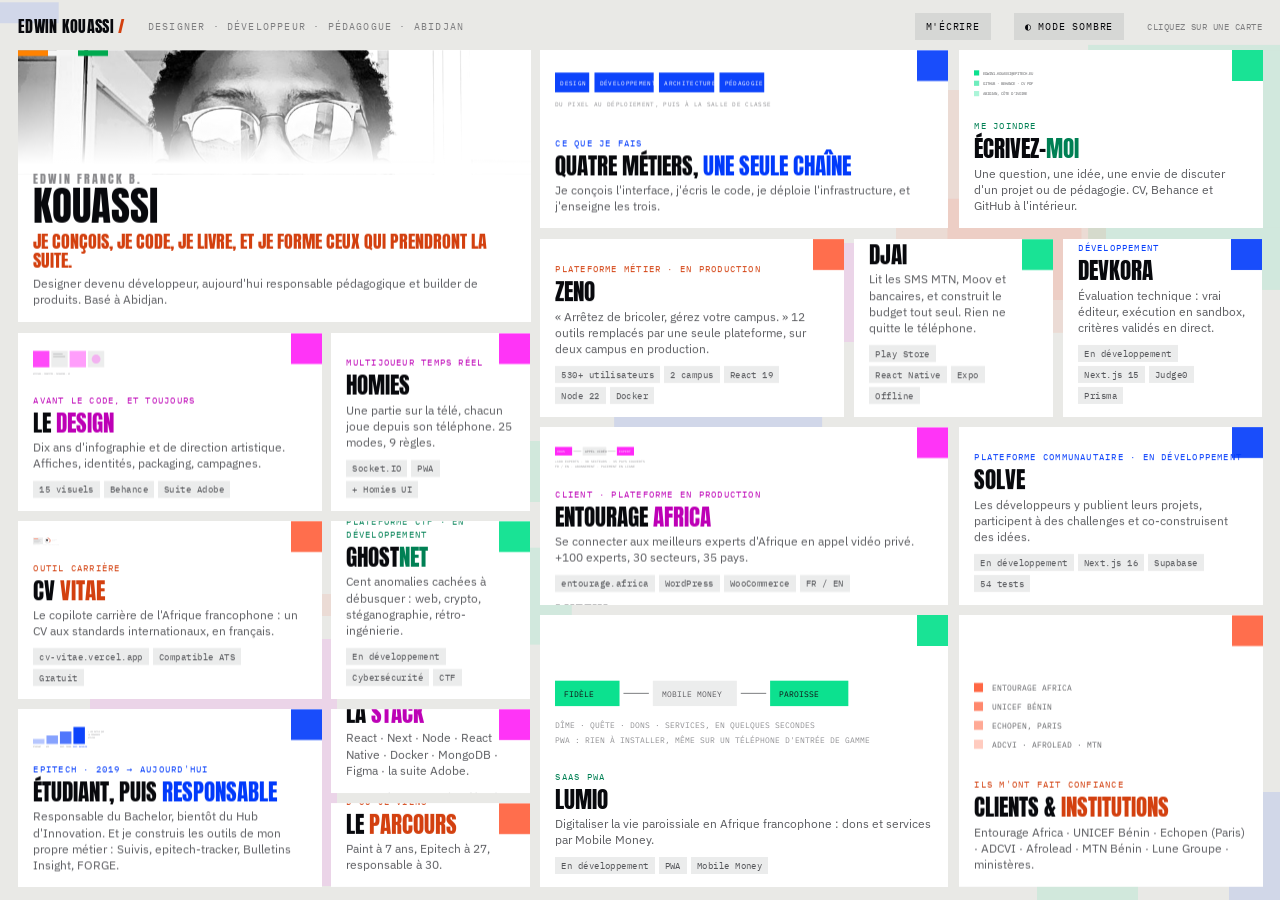
==== commit 72af6e08: "Lumio: sa capture manquait. Homies UI: sa section remonte en tete La fiche Lumio n'avait pas sa capt" ====
--- a/index.html
+++ b/index.html
@@ -1154,6 +1154,17 @@
       <div class="shot tall rv"><img src="assets/img/homies-mobile.webp" alt="Homies, écran d'accueil sur mobile"></div>
     </div>
 
+    <div class="sect rv">Ce que le jeu a produit</div>
+    <div class="split">
+      <div>
+        <p class="lead rv">À force de dessiner des boutons, des jauges, des cartes de joueur et des écrans de score, j'ai fini par en extraire une <em>bibliothèque de composants</em> : <strong>Homies UI</strong>.</p>
+        <p class="lead rv" style="margin-top:1em">Vingt composants néo-brutalistes pour jeux, quiz et applications festives. <em>Copier, coller, expédier.</em> Douze catégories, sept thèmes, <em>zéro dépendance</em>.</p>
+        <div class="rv" style="margin-top:1.2em"><a class="lnk" href="https://homies-ui.vercel.app/" target="_blank" rel="noopener">Voir Homies UI</a></div>
+      </div>
+      <div class="shot rv"><img src="assets/img/homiesui.webp" alt="Homies UI, bibliothèque de composants"></div>
+    </div>
+
+    
     <div class="kpis">
       <div class="kpi rv"><b>25</b><span>modes de jeu distincts</span></div>
       <div class="kpi rv"><b>9</b><span>modificateurs qui changent les règles</span></div>
@@ -1176,16 +1187,6 @@
     <div class="stackrow rv"><div class="lb">Mobile</div><div class="vv"><b>PWA</b> · Web Push (VAPID) · QR code</div></div>
     <div class="stackrow rv"><div class="lb">Mesure</div><div class="vv"><b>Umami</b> auto-hébergé</div></div>
     <div class="stackrow rv"><div class="lb">Mon rôle</div><div class="vv">Idée, design, développement · projet personnel</div></div>
-
-    <div class="sect rv">Ce que le jeu a produit</div>
-    <div class="split">
-      <div>
-        <p class="lead rv">À force de dessiner des boutons, des jauges, des cartes de joueur et des écrans de score, j'ai fini par en extraire une <em>bibliothèque de composants</em> : <strong>Homies UI</strong>.</p>
-        <p class="lead rv" style="margin-top:1em">Vingt composants néo-brutalistes pour jeux, quiz et applications festives. <em>Copier, coller, expédier.</em> Douze catégories, sept thèmes, <em>zéro dépendance</em>.</p>
-        <div class="rv" style="margin-top:1.2em"><a class="lnk" href="https://homies-ui.vercel.app/" target="_blank" rel="noopener">Voir Homies UI</a></div>
-      </div>
-      <div class="shot rv"><img src="assets/img/homiesui.webp" alt="Homies UI, bibliothèque de composants"></div>
-    </div>
 
     <div class="punch rv"><p>Parti d'un clone de Kahoot. Devenu une plateforme de jeu, puis une bibliothèque de composants que d'autres peuvent réutiliser.</p></div>
   </div>
@@ -1205,7 +1206,11 @@
         <p class="cap rv">&lt; 3 paroisses pilotes · Cotonou · MTN MoMo &amp; Moov /&gt;</p>
         <div class="rv" style="margin-top:1.2em"><a class="lnk" href="https://lumio-marketing-seven.vercel.app/" target="_blank" rel="noopener">Voir le site</a></div>
       </div>
-      <div class="shot rv" style="padding:clamp(14px,2.4vh,30px)">
+      <div class="shot rv"><img src="assets/img/lumio.webp" alt="Lumio, page d'accueil"></div>
+    </div>
+
+    <div class="sect rv">Ce que Lumio remplace</div>
+    <div class="shot rv" style="padding:clamp(16px,2.6vh,34px);max-width:760px">
         <svg viewBox="0 0 420 210" style="width:100%;height:auto" aria-hidden="true">
           <g font-family="IBM Plex Mono" font-size="9">
             <text x="0" y="14" fill="var(--i38)" letter-spacing="1.4">CE QUI SE PASSE AUJOURD'HUI</text>
@@ -1226,7 +1231,6 @@
           </g>
         </svg>
       </div>
-    </div>
 
     <div class="sect rv">Les décisions qui comptent</div>
     <div class="blocks">
